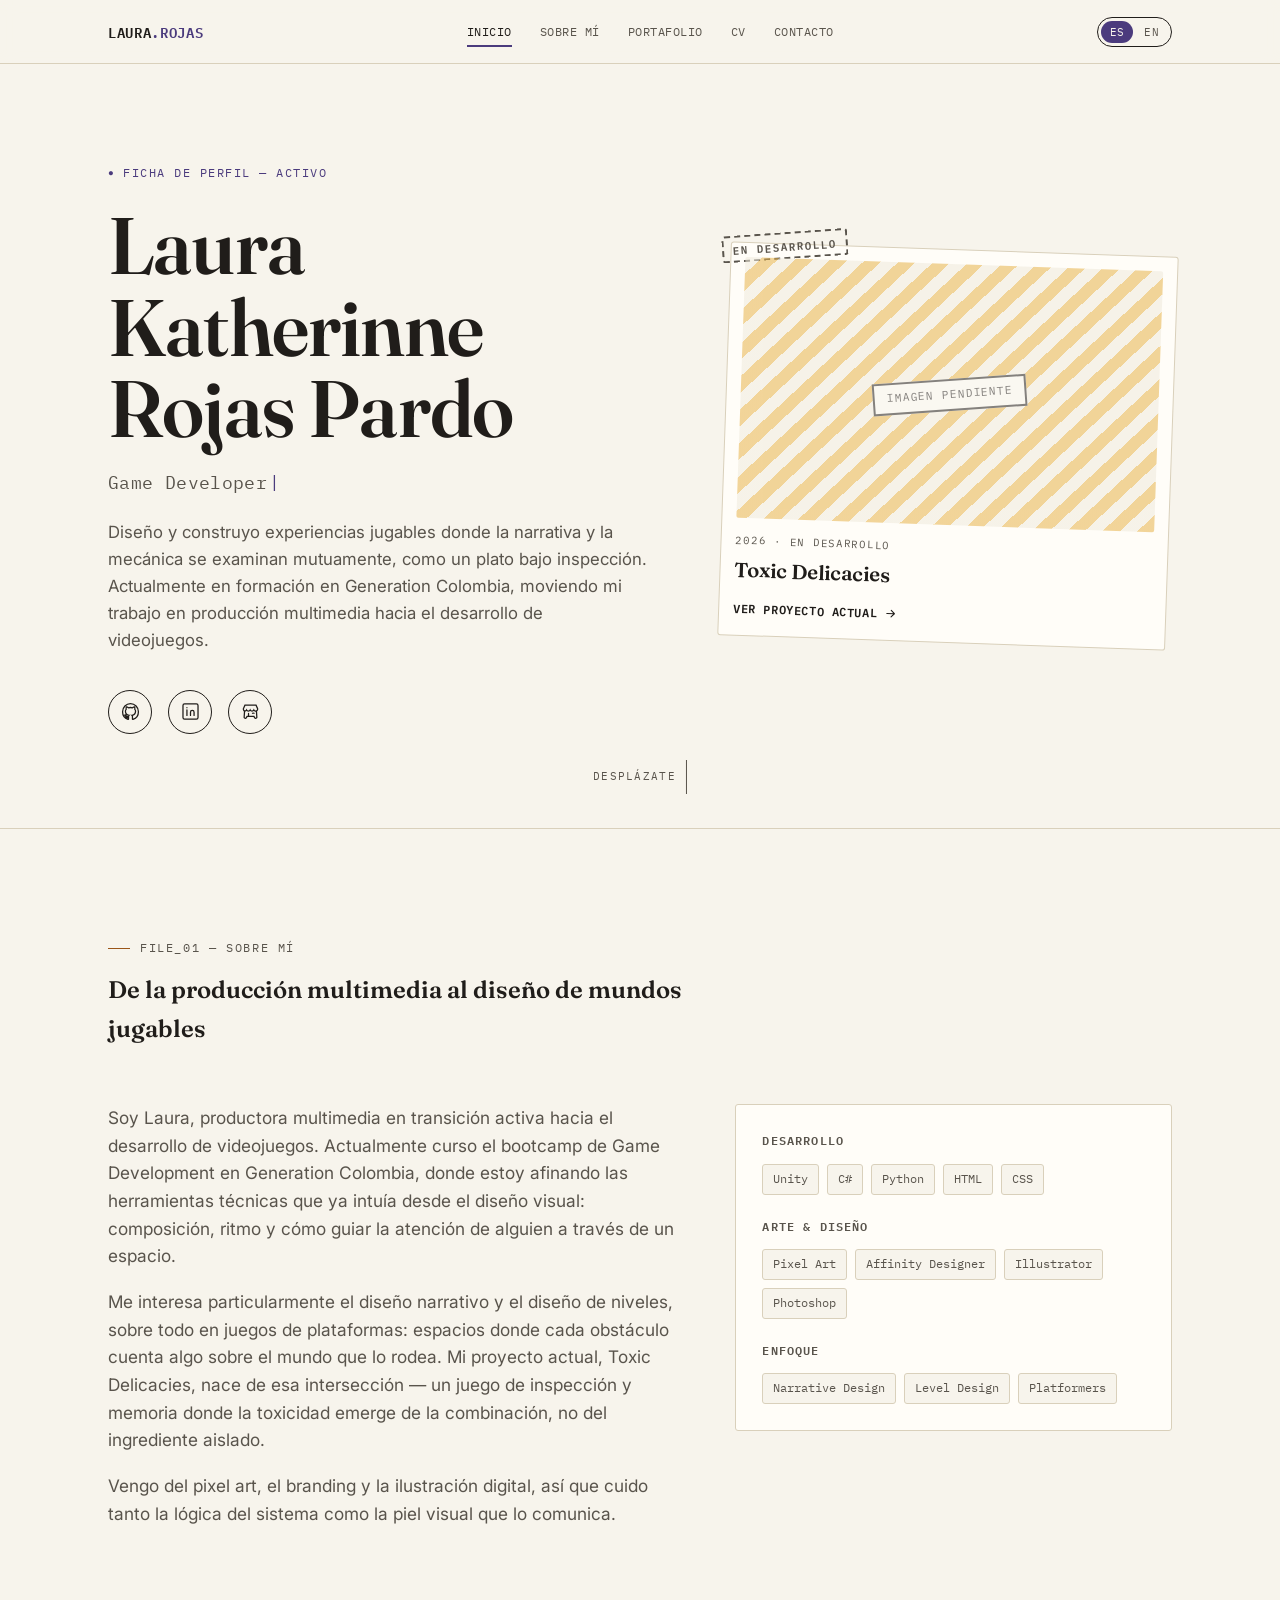
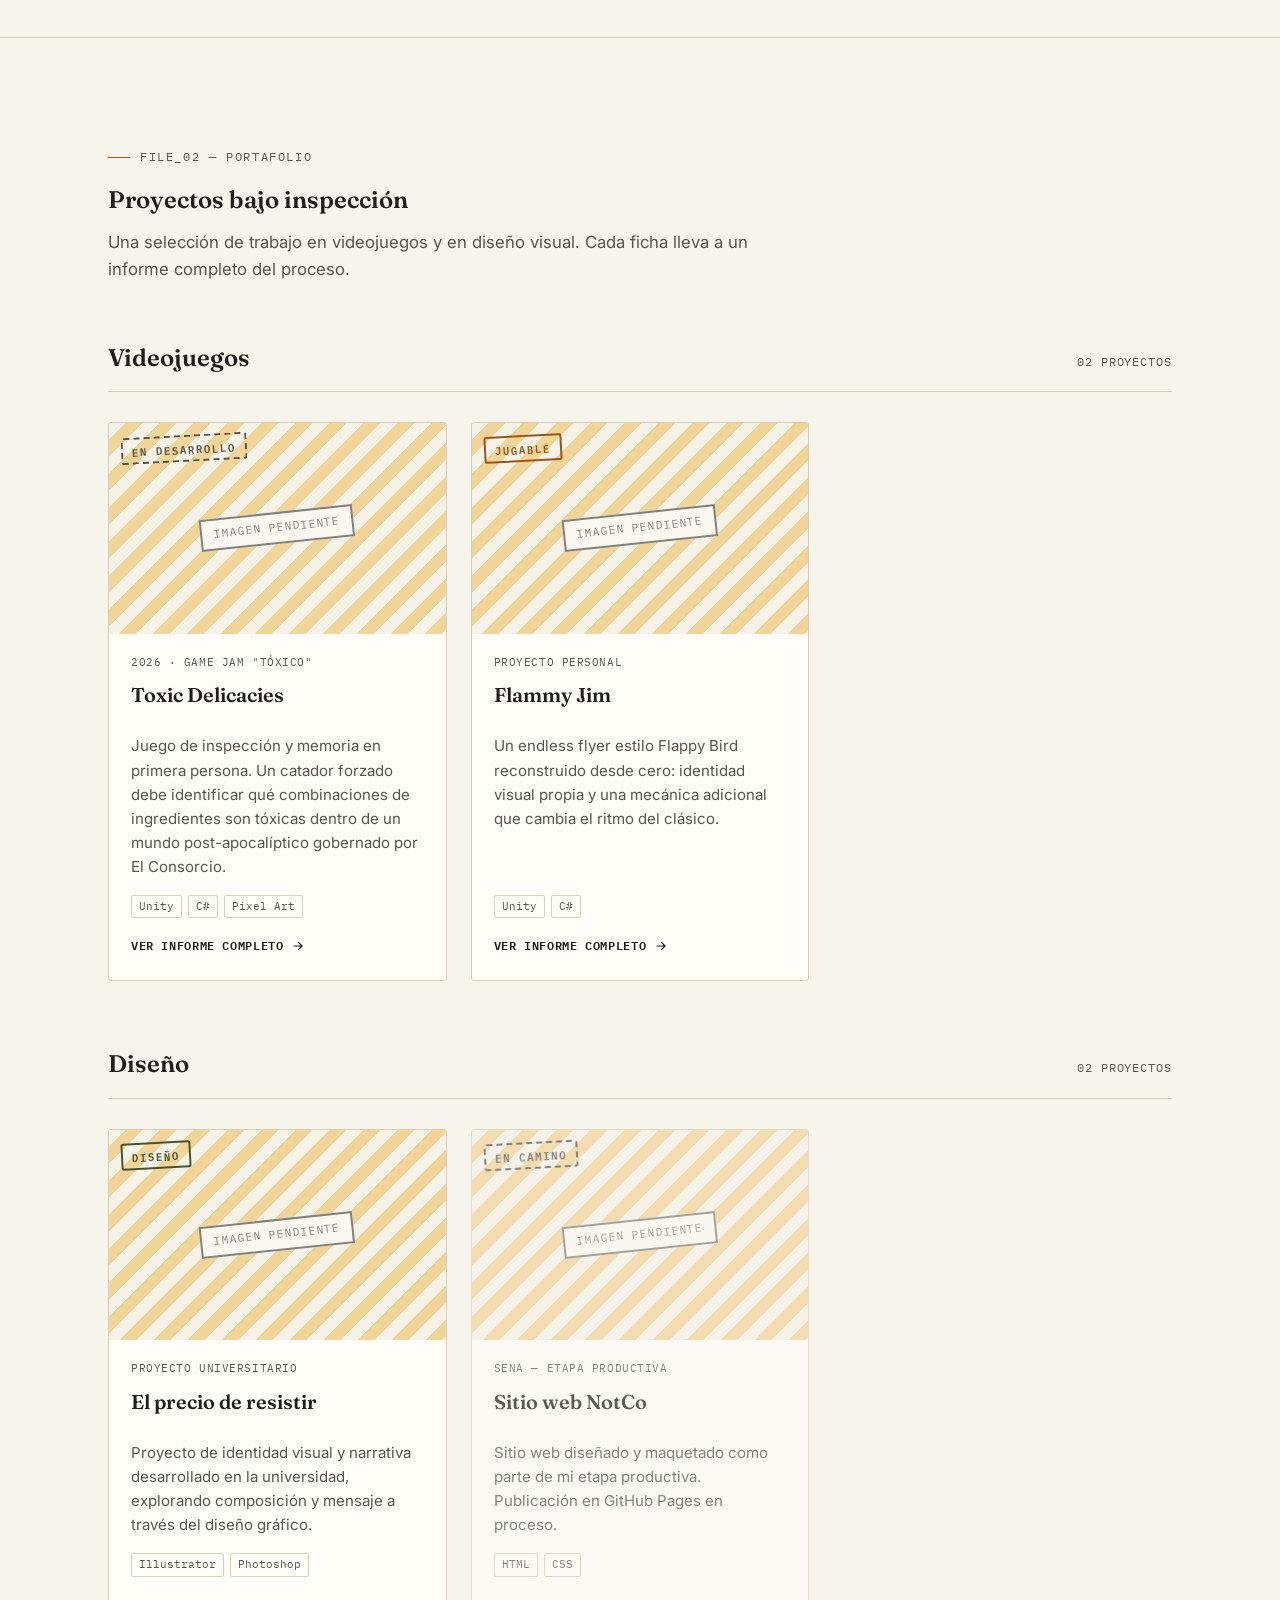
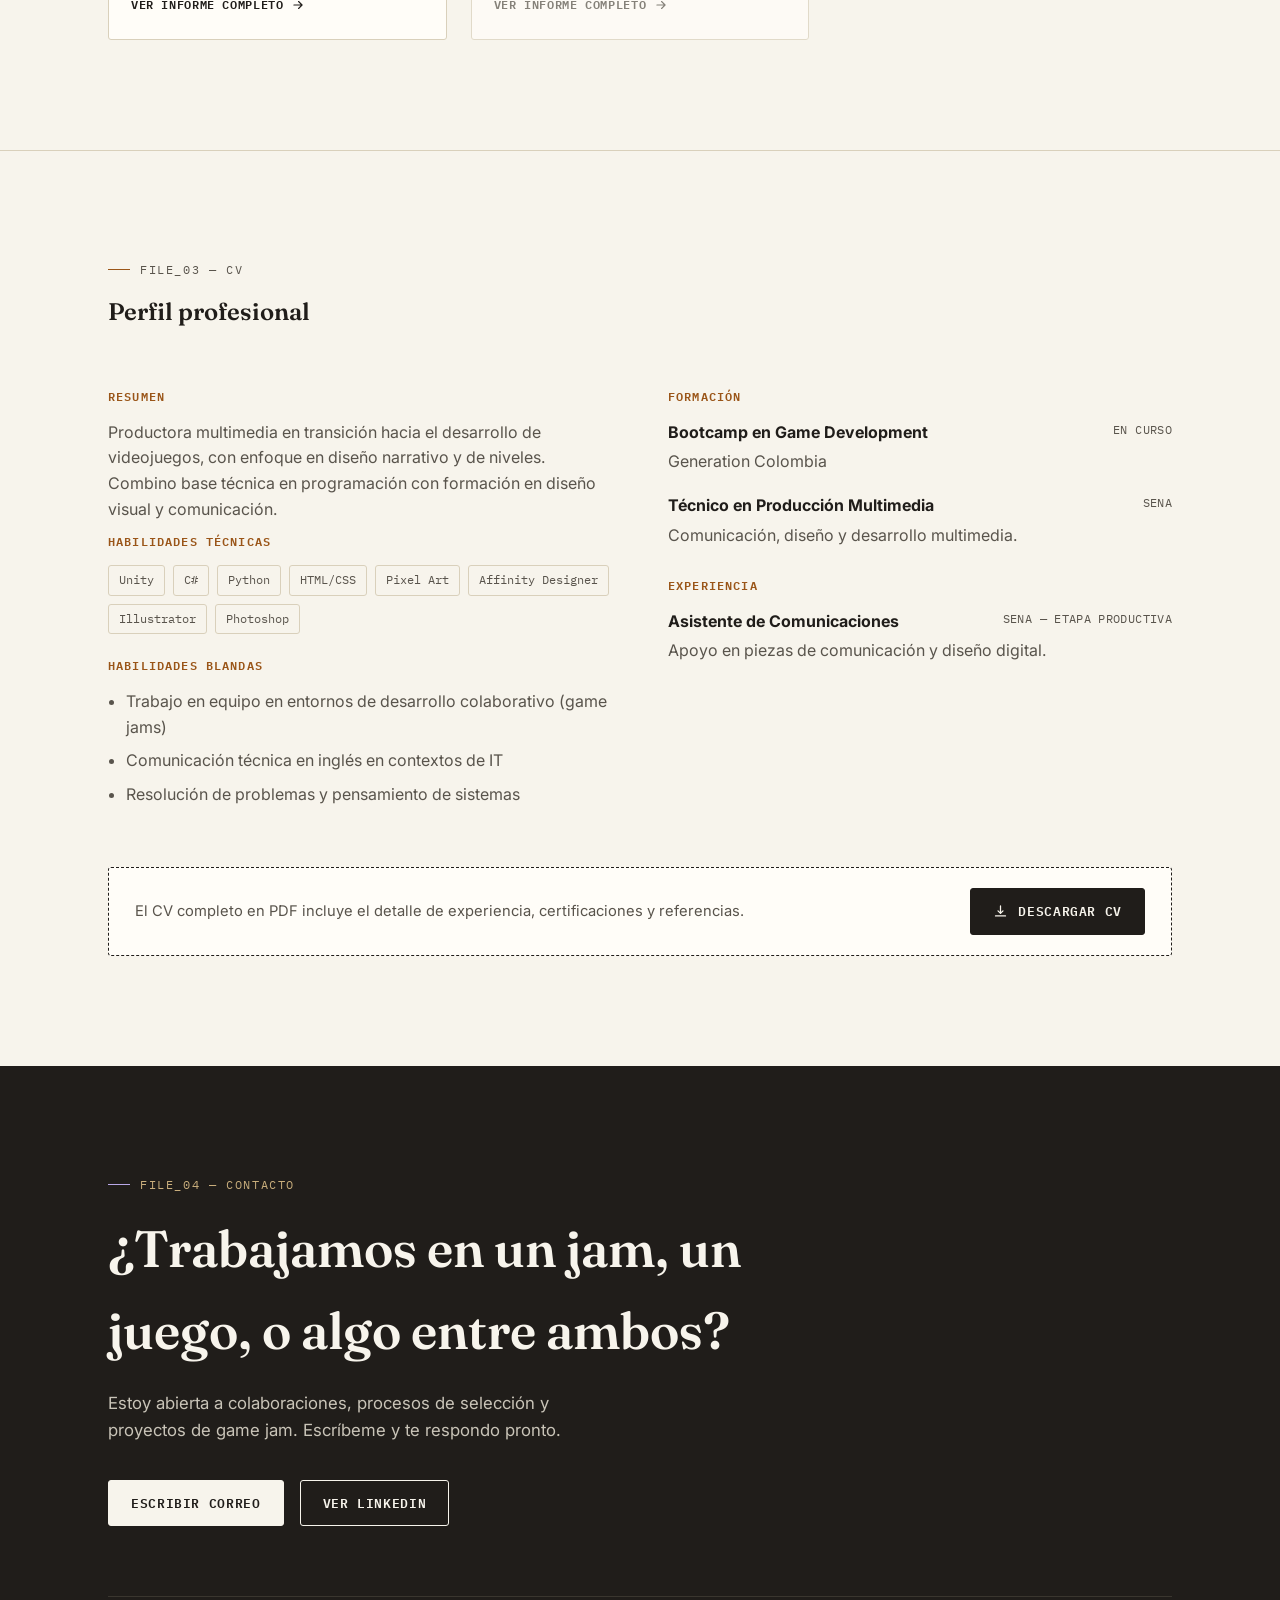
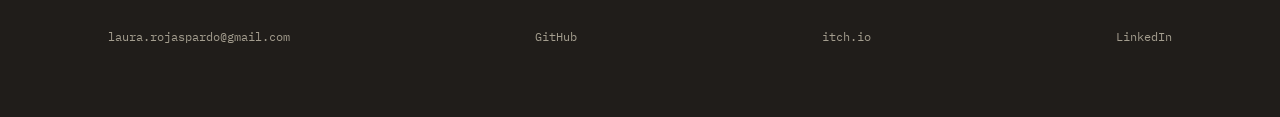
==== index.html @ 0f78f43f "Cambio Toxic Delicacies" ====
<!DOCTYPE html>
<html lang="es">
<head>
<meta charset="UTF-8">
<meta name="viewport" content="width=device-width, initial-scale=1.0">
<title>Laura Rojas Pardo — Game Developer &amp; Designer</title>
<meta name="description" content="Portafolio de Laura Katherinne Rojas Pardo: Game Developer, Game Designer y Level Designer. Narrativa, diseño de niveles y desarrollo con Unity y C#.">
<link rel="stylesheet" href="css/styles.css">
</head>
<body>

<nav class="nav" aria-label="Navegación principal">
  <div class="nav__inner">
    <a href="#inicio" class="nav__brand">LAURA<span>.ROJAS</span></a>
    <ul class="nav__links" id="navLinks">
      <li><a href="#inicio" data-i18n="nav.inicio">Inicio</a></li>
      <li><a href="#sobre-mi" data-i18n="nav.sobre">Sobre mí</a></li>
      <li><a href="#portafolio" data-i18n="nav.portafolio">Portafolio</a></li>
      <li><a href="#cv" data-i18n="nav.cv">CV</a></li>
      <li><a href="#contacto" data-i18n="nav.contacto">Contacto</a></li>
    </ul>
    <div class="nav__right">
      <button class="lang-toggle" aria-label="Cambiar idioma / Switch language">
        <span class="lang-opt" data-lang="es">ES</span><span class="lang-opt" data-lang="en">EN</span>
      </button>
      <button class="nav__toggle" id="navToggle" aria-label="Abrir menú" aria-expanded="false">
        <span></span><span></span><span></span>
      </button>
    </div>
  </div>
</nav>

<main>

  <!-- ===================== HERO ===================== -->
  <section id="inicio" class="hero">
    <div class="hero__inner">
      <div class="hero__grid">

        <div class="hero__content">
          <span class="hero__tag" data-i18n="idx.hero.tag">Ficha de perfil — activo</span>
          <h1>Laura Katherinne<br>Rojas Pardo</h1>
          <p class="hero__role">
            <span class="sr-only">Game Developer / Game Designer / Level Designer</span>
            <span class="typed-role" aria-hidden="true"><span id="typedRole"></span><span class="typed-cursor">|</span></span>
          </p>
          <p class="hero__desc" data-i18n="idx.hero.desc">Diseño y construyo experiencias jugables donde la narrativa y la mecánica se examinan mutuamente, como un plato bajo inspección. Actualmente en formación en Generation Colombia, moviendo mi trabajo en producción multimedia hacia el desarrollo de videojuegos.</p>

          <div class="hero__socials">
            <a class="social-btn" href="https://github.com/laurarojaspardo-dot" target="_blank" rel="noopener" aria-label="GitHub">
              <svg viewBox="0 0 24 24" fill="none" stroke="currentColor" stroke-width="1.6"><path d="M12 2C6.48 2 2 6.58 2 12.25c0 4.53 2.87 8.37 6.84 9.73.5.1.68-.22.68-.49 0-.24-.01-1.04-.01-1.88-2.78.62-3.37-1.21-3.37-1.21-.46-1.19-1.11-1.51-1.11-1.51-.91-.64.07-.63.07-.63 1 .07 1.53 1.05 1.53 1.05.89 1.56 2.34 1.11 2.91.85.09-.66.35-1.11.63-1.37-2.22-.26-4.56-1.14-4.56-5.06 0-1.12.39-2.03 1.03-2.75-.1-.26-.45-1.31.1-2.73 0 0 .84-.28 2.75 1.05a9.3 9.3 0 0 1 5 0c1.91-1.33 2.75-1.05 2.75-1.05.55 1.42.2 2.47.1 2.73.64.72 1.03 1.63 1.03 2.75 0 3.93-2.34 4.79-4.57 5.05.36.32.68.94.68 1.9 0 1.37-.01 2.48-.01 2.81 0 .27.18.6.69.49A10.26 10.26 0 0 0 22 12.25C22 6.58 17.52 2 12 2Z"/></svg>
            </a>
            <a class="social-btn" href="https://www.linkedin.com/in/laura-katherinne-rojas-pardo" target="_blank" rel="noopener" aria-label="LinkedIn">
              <svg viewBox="0 0 24 24" fill="none" stroke="currentColor" stroke-width="1.6"><rect x="2.5" y="2.5" width="19" height="19" rx="2"/><path d="M7.5 10v7M7.5 7.2v.01M12 17v-4.2c0-1.4 1-2.3 2.2-2.3 1.2 0 2.3.9 2.3 2.3V17" stroke-linecap="round"/></svg>
            </a>
            <a class="social-btn" href="https://kath-4.itch.io/" target="_blank" rel="noopener" aria-label="itch.io">
              <svg viewBox="0 0 24 24" fill="none" stroke="currentColor" stroke-width="1.6"><path d="M3 8.5 5 4h14l2 4.5c.2 1.5-.9 3-2.5 3-1 0-1.9-.6-2.3-1.4-.4.8-1.3 1.4-2.3 1.4s-1.9-.6-2.3-1.4c-.4.8-1.3 1.4-2.3 1.4s-1.9-.6-2.3-1.4c-.4.8-1.3 1.4-2.3 1.4C3.9 11.5 2.8 10 3 8.5Z"/><path d="M4.5 11.5 4 19c-.05.9.6 1.6 1.5 1.6.6 0 1-.3 1.3-.8l.9-1.6h8.6l.9 1.6c.3.5.7.8 1.3.8.9 0 1.55-.7 1.5-1.6l-.5-7.5" stroke-linecap="round"/><path d="M9.5 14.5v3M14.5 14.2c.6-.3 1.4-.3 2 0" stroke-linecap="round"/></svg>
            </a>
          </div>
        </div>

        <!-- Spotlight: proyecto actual, con fecha y redirección -->
        <a href="projects/toxic-delicacies.html" class="hero__spotlight" aria-label="Toxic Delicacies — ver proyecto actual">
          <span class="stamp stamp--wip hero__spotlight__stamp" data-i18n="idx.card.tp.stamp">En desarrollo</span>
          <div class="media-placeholder"><span class="media-placeholder__label" data-i18n="common.media.pending">Imagen pendiente</span></div>
          <div class="hero__spotlight__meta" data-i18n="idx.hero.spotlight.meta">2026 · En desarrollo</div>
          <h3 class="hero__spotlight__title">Toxic Delicacies</h3>
          <span class="hero__spotlight__cta"><span data-i18n="idx.hero.spotlight.cta">Ver proyecto actual</span> <svg viewBox="0 0 24 24" fill="none" stroke="currentColor" stroke-width="2"><path d="M5 12h14M13 6l6 6-6 6" stroke-linecap="round" stroke-linejoin="round"/></svg></span>
        </a>

      </div>
    </div>
    <a href="#sobre-mi" class="hero__scroll" data-i18n="idx.hero.scroll">Desplázate</a>
  </section>

  <!-- ===================== ABOUT ===================== -->
  <section id="sobre-mi" class="section">
    <div class="wrap">
      <div class="section__head reveal">
        <span class="eyebrow" data-i18n="idx.about.eyebrow">FILE_01 — Sobre mí</span>
        <h2 data-i18n="idx.about.title">De la producción multimedia al diseño de mundos jugables</h2>
      </div>

      <div class="about__grid">
        <div class="about__bio reveal">
          <p data-i18n="idx.about.p1">Soy Laura, productora multimedia en transición activa hacia el desarrollo de videojuegos. Actualmente curso el bootcamp de Unity Developer en Generation Colombia, donde estoy afinando las herramientas técnicas que ya intuía desde el diseño visual: composición, ritmo y cómo guiar la atención de alguien a través de un espacio.</p>
          <p data-i18n="idx.about.p2">Me interesa particularmente el diseño narrativo y el diseño de niveles, sobre todo en juegos de plataformas: espacios donde cada obstáculo cuenta algo sobre el mundo que lo rodea. El proyecto actual, <em>Toxic Delicacies</em>, nace de esa intersección — un juego de inspección y memoria donde la toxicidad emerge de la combinación, no del ingrediente aislado.</p>
          <p data-i18n="idx.about.p3">Vengo del branding y la ilustración digital, así que cuido tanto la lógica del sistema como la piel visual que lo comunica.</p>
        </div>

        <div class="about__stackcard reveal">
          <h4 data-i18n="idx.about.dev">Desarrollo</h4>
          <div class="tag-row">
            <span class="tag">Unity</span>
            <span class="tag">C#</span>
            <span class="tag">Python</span>
            <span class="tag">HTML</span>
            <span class="tag">CSS</span>
          </div>
          <h4 data-i18n="idx.about.art">Arte &amp; Diseño</h4>
          <div class="tag-row">
            <span class="tag">Pixel Art</span>
            <span class="tag">Affinity Designer</span>
            <span class="tag">Illustrator</span>
            <span class="tag">Photoshop</span>
          </div>
          <h4 data-i18n="idx.about.focus">Enfoque</h4>
          <div class="tag-row">
            <span class="tag">Narrative Design</span>
            <span class="tag">Level Design</span>
            <span class="tag">Platformers</span>
          </div>
        </div>
      </div>
    </div>
  </section>

  <!-- ===================== PORTFOLIO ===================== -->
  <section id="portafolio" class="section">
    <div class="wrap">
      <div class="section__head reveal">
        <span class="eyebrow" data-i18n="idx.portfolio.eyebrow">FILE_02 — Portafolio</span>
        <h2 data-i18n="idx.portfolio.title">Proyectos bajo inspección</h2>
        <p data-i18n="idx.portfolio.desc">Una selección de trabajo en videojuegos y en diseño visual. Cada ficha lleva a un informe completo del proceso.</p>
      </div>

      <!-- Videojuegos -->
      <div class="portfolio__group reveal">
        <div class="portfolio__grouphead">
          <h3 data-i18n="idx.portfolio.games.title">Videojuegos</h3>
          <span data-i18n="idx.portfolio.games.count">02 proyectos</span>
        </div>
        <div class="card-grid">

          <article class="pcard">
            <div class="pcard__media">
              <div class="media-placeholder"><span class="media-placeholder__label" data-i18n="common.media.pending">Imagen pendiente</span></div>
              <span class="stamp stamp--wip pcard__stamp" data-i18n="idx.card.tp.stamp">En desarrollo</span>
            </div>
            <div class="pcard__body">
              <div class="pcard__meta" data-i18n="idx.card.tp.meta">2026 · Game Jam "Tóxico"</div>
              <h4 class="pcard__title">Toxic Delicacies</h4>
              <p class="pcard__desc" data-i18n="idx.card.tp.desc">Juego de inspección y memoria en primera persona. Un catador forzado debe identificar qué combinaciones de ingredientes son tóxicas dentro de un mundo post-apocalíptico gobernado por El Consorcio.</p>
              <div class="pcard__tools"><span>Unity</span><span>C#</span><span>Pixel Art</span></div>
              <a href="projects/toxic-delicacies.html" class="pcard__link"><span data-i18n="common.viewreport">Ver informe completo</span> <svg viewBox="0 0 24 24" fill="none" stroke="currentColor" stroke-width="2"><path d="M5 12h14M13 6l6 6-6 6" stroke-linecap="round" stroke-linejoin="round"/></svg></a>
            </div>
          </article>

          <article class="pcard">
            <div class="pcard__media">
              <div class="media-placeholder"><span class="media-placeholder__label" data-i18n="common.media.pending">Imagen pendiente</span></div>
              <span class="stamp stamp--game pcard__stamp" data-i18n="idx.card.fj.stamp">Jugable</span>
            </div>
            <div class="pcard__body">
              <div class="pcard__meta" data-i18n="idx.card.fj.meta">Proyecto personal</div>
              <h4 class="pcard__title">Flammy Jim</h4>
              <p class="pcard__desc" data-i18n="idx.card.fj.desc">Un endless flyer estilo Flappy Bird reconstruido desde cero: identidad visual propia y una mecánica adicional que cambia el ritmo del clásico.</p>
              <div class="pcard__tools"><span>Unity</span><span>C#</span></div>
              <a href="projects/flammy-jim.html" class="pcard__link"><span data-i18n="common.viewreport">Ver informe completo</span> <svg viewBox="0 0 24 24" fill="none" stroke="currentColor" stroke-width="2"><path d="M5 12h14M13 6l6 6-6 6" stroke-linecap="round" stroke-linejoin="round"/></svg></a>
            </div>
          </article>

        </div>
      </div>

      <!-- Diseño -->
      <div class="portfolio__group reveal">
        <div class="portfolio__grouphead">
          <h3 data-i18n="idx.portfolio.design.title">Diseño</h3>
          <span data-i18n="idx.portfolio.design.count">02 proyectos</span>
        </div>
        <div class="card-grid">

          <article class="pcard">
            <div class="pcard__media">
              <div class="media-placeholder"><span class="media-placeholder__label" data-i18n="common.media.pending">Imagen pendiente</span></div>
              <span class="stamp stamp--design pcard__stamp" data-i18n="idx.card.epr.stamp">Diseño</span>
            </div>
            <div class="pcard__body">
              <div class="pcard__meta" data-i18n="idx.card.epr.meta">Proyecto universitario</div>
              <h4 class="pcard__title">El precio de resistir</h4>
              <p class="pcard__desc" data-i18n="idx.card.epr.desc">Proyecto de identidad visual y narrativa desarrollado en la universidad, explorando composición y mensaje a través del diseño gráfico.</p>
              <div class="pcard__tools"><span>Illustrator</span><span>Photoshop</span></div>
              <a href="projects/el-precio-de-resistir.html" class="pcard__link"><span data-i18n="common.viewreport">Ver informe completo</span> <svg viewBox="0 0 24 24" fill="none" stroke="currentColor" stroke-width="2"><path d="M5 12h14M13 6l6 6-6 6" stroke-linecap="round" stroke-linejoin="round"/></svg></a>
            </div>
          </article>

          <article class="pcard is-locked">
            <div class="pcard__media">
              <div class="media-placeholder"><span class="media-placeholder__label" data-i18n="common.media.pending">Imagen pendiente</span></div>
              <span class="stamp stamp--wip pcard__stamp" data-i18n="idx.card.notco.stamp">En camino</span>
            </div>
            <div class="pcard__body">
              <div class="pcard__meta" data-i18n="idx.card.notco.meta">SENA — Etapa productiva</div>
              <h4 class="pcard__title">Sitio web NotCo</h4>
              <p class="pcard__desc" data-i18n="idx.card.notco.desc">Sitio web diseñado y maquetado como parte de mi etapa productiva. Publicación en GitHub Pages en proceso.</p>
              <div class="pcard__tools"><span>HTML</span><span>CSS</span></div>
              <a href="projects/notco-web.html" class="pcard__link"><span data-i18n="common.viewreport">Ver informe completo</span> <svg viewBox="0 0 24 24" fill="none" stroke="currentColor" stroke-width="2"><path d="M5 12h14M13 6l6 6-6 6" stroke-linecap="round" stroke-linejoin="round"/></svg></a>
            </div>
          </article>

        </div>
      </div>

    </div>
  </section>

  <!-- ===================== CV ===================== -->
  <section id="cv" class="section">
    <div class="wrap">
      <div class="section__head reveal">
        <span class="eyebrow" data-i18n="idx.cv.eyebrow">FILE_03 — CV</span>
        <h2 data-i18n="idx.cv.title">Perfil profesional</h2>
      </div>

      <div class="cv__grid reveal">
        <div class="cv__block">
          <h4 data-i18n="idx.cv.resumen.title">Resumen</h4>
          <p data-i18n="idx.cv.resumen.p">Productora multimedia en transición hacia el desarrollo de videojuegos, con enfoque en diseño narrativo y de niveles. Combino base técnica en programación con formación en diseño visual y comunicación.</p>

          <h4 data-i18n="idx.cv.tech.title">Habilidades técnicas</h4>
          <div class="tag-row">
            <span class="tag">Unity</span><span class="tag">C#</span><span class="tag">Python</span>
            <span class="tag">HTML/CSS</span><span class="tag">Pixel Art</span><span class="tag">Affinity Designer</span>
            <span class="tag">Illustrator</span><span class="tag">Photoshop</span>
          </div>

          <h4 data-i18n="idx.cv.soft.title">Habilidades blandas</h4>
          <ul class="cv__list">
            <li data-i18n="idx.cv.soft.li1">Trabajo en equipo en entornos de desarrollo colaborativo (game jams)</li>
            <li data-i18n="idx.cv.soft.li2">Comunicación técnica en inglés en contextos de IT</li>
            <li data-i18n="idx.cv.soft.li3">Resolución de problemas y pensamiento de sistemas</li>
          </ul>
        </div>

        <div class="cv__block">
          <h4 data-i18n="idx.cv.edu.title">Formación</h4>
          <div class="cv__entry">
            <div class="cv__entry-head"><strong>Bootcamp en Game Development</strong><span data-i18n="idx.cv.edu.e1.status">En curso</span></div>
            <p>Generation Colombia</p>
          </div>
          <div class="cv__entry">
            <div class="cv__entry-head"><strong data-i18n="idx.cv.edu.e2.title">Técnico en Producción Multimedia</strong><span>SENA</span></div>
            <p data-i18n="idx.cv.edu.e2.desc">Comunicación, diseño y desarrollo multimedia.</p>
          </div>

          <h4 style="margin-top:28px;" data-i18n="idx.cv.exp.title">Experiencia</h4>
          <div class="cv__entry">
            <div class="cv__entry-head"><strong data-i18n="idx.cv.exp.e1.title">Asistente de Comunicaciones</strong><span data-i18n="common.sena.intern">SENA — Etapa productiva</span></div>
            <p data-i18n="idx.cv.exp.e1.desc">Apoyo en piezas de comunicación y diseño digital.</p>
          </div>
        </div>

        <div class="cv__download">
          <p data-i18n="idx.cv.download.p">El CV completo en PDF incluye el detalle de experiencia, certificaciones y referencias.</p>
          <a href="assets/CV-Laura-Rojas-Pardo.pdf" class="btn" download>
            <svg viewBox="0 0 24 24" fill="none" stroke="currentColor" stroke-width="2"><path d="M12 3v12m0 0 4-4m-4 4-4-4M4 19h16" stroke-linecap="round" stroke-linejoin="round"/></svg>
            <span data-i18n="idx.cv.download.btn">Descargar CV</span>
          </a>
        </div>
      </div>
    </div>
  </section>

  <!-- ===================== CONTACTO ===================== -->
  <section id="contacto" class="contact">
    <div class="wrap">
      <span class="eyebrow" data-i18n="idx.contact.eyebrow">FILE_04 — Contacto</span>
      <h2 data-i18n="idx.contact.title">¿Trabajamos en un jam, un juego, o algo entre ambos?</h2>
      <p class="contact__desc" data-i18n="idx.contact.desc">Estoy abierta a colaboraciones, procesos de selección y proyectos de game jam. Escríbeme y te respondo pronto.</p>
      <div class="contact__actions">
        <a href="mailto:laura.rojaspardo@gmail.com" class="btn" data-i18n="idx.contact.btn.email">Escribir correo</a>
        <a href="https://www.linkedin.com/in/laura-katherinne-rojas-pardo" target="_blank" rel="noopener" class="btn btn--ghost" data-i18n="idx.contact.btn.linkedin">Ver LinkedIn</a>
      </div>

      <div class="contact__links">
        <span>laura.rojaspardo@gmail.com</span>
        <a href="https://github.com/laurarojaspardo-dot" target="_blank" rel="noopener">GitHub</a>
        <a href="https://kath-4.itch.io/" target="_blank" rel="noopener">itch.io</a>
        <a href="https://www.linkedin.com/in/laura-katherinne-rojas-pardo" target="_blank" rel="noopener">LinkedIn</a>
      </div>
    </div>
  </section>

</main>

<script src="js/i18n.js"></script>
<script src="js/typewriter.js"></script>
<script src="js/main.js"></script>
</body>
</html>
---- css/styles.css ----
/* ============================================================
   LAURA ROJAS — PORTFOLIO
   Dirección visual: "informe de inspección"
   Inspirado en Tainted Palate: fichas de evidencia, sellos de
   estado, franjas de peligro para contenido pendiente.
   ============================================================ */

@import url('https://fonts.googleapis.com/css2?family=Fraunces:opsz,wght@9..144,400;9..144,500;9..144,600;9..144,700&family=IBM+Plex+Mono:wght@400;500;600&family=Inter:wght@400;500;600&display=swap');

:root {
  /* Color */
  --bg: #F7F4EC;
  --bg-alt: #EFEADC;
  --ink: #201D1A;
  --ink-soft: #59544C;
  --amber: #C97A2A;
  --amber-deep: #9A5518;
  --olive: #62704A;
  --olive-deep: #48532F;
  --violet: #6E5AA8;
  --violet-deep: #4B3B7D;
  --violet-light: #B9A8E8;
  --line: #D9D0BB;
  --card-bg: #FFFDF8;
  --stripe: #E7B34B;

  /* Type */
  --font-display: 'Fraunces', serif;
  --font-mono: 'IBM Plex Mono', monospace;
  --font-body: 'Inter', sans-serif;

  /* Layout */
  --maxw: 1120px;
  --radius: 3px;
  --nav-h: 64px;
}

* { box-sizing: border-box; }
html { scroll-behavior: smooth; }

@media (prefers-reduced-motion: reduce) {
  html { scroll-behavior: auto; }
  *, *::before, *::after { animation-duration: 0.01ms !important; transition-duration: 0.01ms !important; }
}

body {
  margin: 0;
  background: var(--bg);
  color: var(--ink);
  font-family: var(--font-body);
  font-size: 16px;
  line-height: 1.6;
  -webkit-font-smoothing: antialiased;
}

img { max-width: 100%; display: block; }

a { color: inherit; text-decoration: none; }

.wrap {
  max-width: var(--maxw);
  margin: 0 auto;
  padding: 0 28px;
}

h1, h2, h3, h4 {
  font-family: var(--font-display);
  font-weight: 600;
  margin: 0;
  color: var(--ink);
}

:focus-visible {
  outline: 2px solid var(--violet-deep);
  outline-offset: 3px;
}

/* ---------- Eyebrow / mono labels (report headers) ---------- */
.eyebrow {
  display: flex;
  align-items: center;
  gap: 10px;
  font-family: var(--font-mono);
  font-size: 0.72rem;
  letter-spacing: 0.14em;
  text-transform: uppercase;
  color: var(--ink-soft);
  margin-bottom: 14px;
}
.eyebrow::before {
  content: '';
  width: 22px;
  height: 1px;
  background: var(--amber-deep);
  display: inline-block;
}

/* ---------- Stamp badges ---------- */
.stamp {
  display: inline-block;
  font-family: var(--font-mono);
  text-transform: uppercase;
  font-size: 0.68rem;
  letter-spacing: 0.09em;
  font-weight: 600;
  padding: 3px 9px;
  border: 2px solid currentColor;
  border-radius: 3px;
  transform: rotate(-3deg);
  white-space: nowrap;
}
.stamp--game    { color: var(--amber-deep); }
.stamp--design  { color: var(--olive-deep); }
.stamp--wip     { color: var(--ink-soft); border-style: dashed; }
.stamp--done    { color: var(--olive-deep); }

/* ---------- Nav ---------- */
.nav {
  position: fixed;
  top: 0; left: 0; right: 0;
  height: var(--nav-h);
  z-index: 100;
  background: rgba(247, 244, 236, 0.86);
  backdrop-filter: blur(8px);
  border-bottom: 1px solid var(--line);
}

.nav__inner {
  max-width: var(--maxw);
  margin: 0 auto;
  height: 100%;
  padding: 0 28px;
  display: flex;
  align-items: center;
  justify-content: space-between;
}

.nav__brand {
  font-family: var(--font-mono);
  font-size: 0.85rem;
  letter-spacing: 0.05em;
  font-weight: 600;
}
.nav__brand span { color: var(--violet-deep); }

.nav__links {
  display: flex;
  gap: 28px;
  list-style: none;
  margin: 0; padding: 0;
  font-family: var(--font-mono);
  font-size: 0.78rem;
  letter-spacing: 0.04em;
  text-transform: uppercase;
}
.nav__links a {
  position: relative;
  padding: 6px 0;
  color: var(--ink-soft);
  transition: color 0.2s ease;
}
.nav__links a::after {
  content: '';
  position: absolute;
  left: 0; bottom: -2px;
  width: 100%; height: 2px;
  background: var(--violet-deep);
  transform: scaleX(0);
  transform-origin: left;
  transition: transform 0.25s ease;
}
.nav__links a:hover,
.nav__links a.is-active { color: var(--ink); }
.nav__links a.is-active::after { transform: scaleX(1); }

.nav__right {
  display: flex;
  align-items: center;
  gap: 14px;
}

.lang-toggle {
  display: flex;
  align-items: center;
  gap: 2px;
  font-family: var(--font-mono);
  font-size: 0.7rem;
  letter-spacing: 0.03em;
  border: 1px solid var(--ink);
  border-radius: 20px;
  padding: 3px;
  background: transparent;
  cursor: pointer;
}
.lang-toggle .lang-opt {
  padding: 4px 9px;
  border-radius: 16px;
  color: var(--ink-soft);
  transition: background 0.2s ease, color 0.2s ease;
}
.lang-toggle .lang-opt.is-active {
  background: var(--violet-deep);
  color: var(--bg);
}

.nav__toggle {
  display: none;
  flex-direction: column;
  gap: 5px;
  background: none;
  border: none;
  cursor: pointer;
  padding: 8px;
}
.nav__toggle span {
  width: 22px; height: 2px;
  background: var(--ink);
  transition: transform 0.25s ease, opacity 0.25s ease;
}
.nav__toggle.is-open span:nth-child(1) { transform: translateY(7px) rotate(45deg); }
.nav__toggle.is-open span:nth-child(2) { opacity: 0; }
.nav__toggle.is-open span:nth-child(3) { transform: translateY(-7px) rotate(-45deg); }

@media (max-width: 760px) {
  .nav__links {
    position: fixed;
    top: var(--nav-h); left: 0; right: 0;
    background: var(--bg);
    border-bottom: 1px solid var(--line);
    flex-direction: column;
    gap: 0;
    max-height: 0;
    overflow: hidden;
    transition: max-height 0.3s ease;
  }
  .nav__links.is-open { max-height: 320px; }
  .nav__links a { display: block; padding: 14px 28px; border-top: 1px solid var(--line); }
  .nav__links a::after { display: none; }
  .nav__toggle { display: flex; }
}

/* ---------- Hero ---------- */
.hero {
  min-height: 92vh;
  display: flex;
  align-items: center;
  padding-top: var(--nav-h);
  position: relative;
  overflow: hidden;
}
.hero__inner { max-width: var(--maxw); margin: 0 auto; padding: 60px 28px; width: 100%; }

.hero__grid {
  display: grid;
  grid-template-columns: 1.25fr 1fr;
  gap: 56px;
  align-items: center;
}

@media (max-width: 900px) {
  .hero__grid { grid-template-columns: 1fr; gap: 40px; }
  .hero__spotlight { max-width: 340px; }
}

.hero__tag {
  font-family: var(--font-mono);
  font-size: 0.78rem;
  letter-spacing: 0.12em;
  text-transform: uppercase;
  color: var(--violet-deep);
  margin-bottom: 22px;
  display: inline-flex;
  align-items: center;
  gap: 8px;
}
.hero__tag::before { content: '●'; font-size: 0.6rem; }

.hero h1 {
  font-size: clamp(2.6rem, 7vw, 5rem);
  line-height: 1.02;
  letter-spacing: -0.01em;
}

.hero__role {
  font-family: var(--font-mono);
  font-size: clamp(0.95rem, 2vw, 1.15rem);
  color: var(--ink-soft);
  margin-top: 18px;
  letter-spacing: 0.02em;
  min-height: 1.6em;
}
.hero__role .sep { color: var(--amber-deep); margin: 0 8px; }

.sr-only {
  position: absolute;
  width: 1px; height: 1px;
  padding: 0; margin: -1px;
  overflow: hidden;
  clip: rect(0, 0, 0, 0);
  white-space: nowrap;
  border: 0;
}

.typed-role { color: var(--ink-soft); }
.typed-cursor {
  display: inline-block;
  margin-left: 2px;
  color: var(--violet-deep);
  animation: typed-blink 1s step-end infinite;
}
@keyframes typed-blink { 50% { opacity: 0; } }

.hero__desc {
  max-width: 540px;
  margin-top: 22px;
  color: var(--ink-soft);
  font-size: 1.05rem;
}

.hero__socials {
  display: flex;
  gap: 16px;
  margin-top: 36px;
}
.social-btn {
  width: 44px; height: 44px;
  border: 1.5px solid var(--ink);
  border-radius: 50%;
  display: flex; align-items: center; justify-content: center;
  transition: background 0.2s ease, color 0.2s ease, transform 0.2s ease;
}
.social-btn:hover { background: var(--violet-deep); border-color: var(--violet-deep); color: var(--bg); transform: translateY(-2px); }
.social-btn svg { width: 19px; height: 19px; }

/* ---------- Hero spotlight (proyecto actual) ---------- */
.hero__spotlight {
  display: block;
  position: relative;
  background: var(--card-bg);
  border: 1px solid var(--line);
  border-radius: var(--radius);
  padding: 14px;
  transform: rotate(2deg);
  transition: transform 0.25s ease, box-shadow 0.25s ease;
}
.hero__spotlight:hover {
  transform: rotate(0deg) translateY(-4px);
  box-shadow: 0 22px 44px -22px rgba(75, 59, 125, 0.4);
}
.hero__spotlight .media-placeholder {
  margin-bottom: 14px;
  border-radius: 2px;
}
.hero__spotlight__stamp {
  position: absolute;
  top: -12px;
  left: -10px;
  transform: rotate(-6deg);
}
.hero__spotlight__meta {
  font-family: var(--font-mono);
  font-size: 0.66rem;
  letter-spacing: 0.07em;
  text-transform: uppercase;
  color: var(--ink-soft);
  margin-bottom: 5px;
}
.hero__spotlight__title {
  font-size: 1.28rem;
  margin-bottom: 8px;
}
.hero__spotlight__cta {
  font-family: var(--font-mono);
  font-size: 0.74rem;
  text-transform: uppercase;
  letter-spacing: 0.05em;
  font-weight: 600;
  display: inline-flex;
  align-items: center;
  gap: 7px;
  color: var(--ink);
}
.hero__spotlight__cta svg { width: 13px; height: 13px; transition: transform 0.2s ease; }
.hero__spotlight:hover .hero__spotlight__cta svg { transform: translateX(4px); }

.hero__scroll {
  position: absolute;
  bottom: 34px;
  left: 50%;
  transform: translateX(-50%);
  font-family: var(--font-mono);
  font-size: 0.68rem;
  letter-spacing: 0.12em;
  text-transform: uppercase;
  color: var(--ink-soft);
  display: flex; align-items: center; gap: 10px;
}
.hero__scroll::after {
  content: '';
  width: 1px; height: 34px;
  background: var(--ink-soft);
  animation: scrollpulse 1.8s ease-in-out infinite;
}
@keyframes scrollpulse {
  0%, 100% { opacity: 0.25; }
  50% { opacity: 1; }
}

/* ---------- Section shell ---------- */
.section { padding: 110px 0; border-top: 1px solid var(--line); }
.section__head { max-width: 640px; margin-bottom: 56px; }
.section__head p { color: var(--ink-soft); font-size: 1.05rem; margin-top: 10px; }

/* ---------- About ---------- */
.about__grid {
  display: grid;
  grid-template-columns: 1.3fr 1fr;
  gap: 60px;
  align-items: start;
}
.about__bio p { font-size: 1.08rem; color: var(--ink-soft); margin: 0 0 18px; }
.about__bio p:last-child { margin-bottom: 0; }

.about__stackcard {
  background: var(--card-bg);
  border: 1px solid var(--line);
  border-radius: var(--radius);
  padding: 26px;
}
.about__stackcard h4 {
  font-family: var(--font-mono);
  font-size: 0.72rem;
  letter-spacing: 0.1em;
  text-transform: uppercase;
  color: var(--ink-soft);
  margin-bottom: 14px;
}
.tag-row { display: flex; flex-wrap: wrap; gap: 8px; margin-bottom: 22px; }
.tag-row:last-child { margin-bottom: 0; }
.tag {
  font-family: var(--font-mono);
  font-size: 0.74rem;
  padding: 5px 10px;
  border: 1px solid var(--line);
  border-radius: 3px;
  background: var(--bg);
  color: var(--ink-soft);
}

@media (max-width: 820px) {
  .about__grid { grid-template-columns: 1fr; }
}

/* ---------- Portfolio ---------- */
.portfolio__group { margin-bottom: 64px; }
.portfolio__group:last-child { margin-bottom: 0; }
.portfolio__grouphead {
  display: flex;
  align-items: baseline;
  justify-content: space-between;
  border-bottom: 1px solid var(--line);
  padding-bottom: 14px;
  margin-bottom: 30px;
}
.portfolio__grouphead h3 { font-size: 1.5rem; }
.portfolio__grouphead span {
  font-family: var(--font-mono);
  font-size: 0.72rem;
  color: var(--ink-soft);
  text-transform: uppercase;
  letter-spacing: 0.08em;
}

.card-grid {
  display: grid;
  grid-template-columns: repeat(auto-fill, minmax(300px, 1fr));
  gap: 24px;
}

.pcard {
  background: var(--card-bg);
  border: 1px solid var(--line);
  border-radius: var(--radius);
  overflow: hidden;
  display: flex;
  flex-direction: column;
  transition: transform 0.25s ease, box-shadow 0.25s ease;
}
.pcard:hover { transform: translateY(-4px); box-shadow: 0 14px 30px -18px rgba(32,29,26,0.35); }

.pcard__media { position: relative; }

.media-placeholder {
  aspect-ratio: 16/10;
  width: 100%;
  background:
    repeating-linear-gradient(135deg, var(--bg-alt) 0 12px, var(--stripe) 12px 24px);
  opacity: 0.55;
  position: relative;
}
.media-placeholder__label {
  position: absolute;
  top: 50%; left: 50%;
  transform: translate(-50%, -50%) rotate(-6deg);
  background: var(--bg);
  border: 2px solid var(--ink);
  color: var(--ink);
  font-family: var(--font-mono);
  font-size: 0.7rem;
  letter-spacing: 0.08em;
  text-transform: uppercase;
  padding: 5px 12px;
  white-space: nowrap;
}

.pcard__stamp { position: absolute; top: 12px; left: 12px; }

.pcard__body { padding: 20px 22px 24px; flex: 1; display: flex; flex-direction: column; }
.pcard__meta {
  font-family: var(--font-mono);
  font-size: 0.7rem;
  color: var(--ink-soft);
  letter-spacing: 0.05em;
  text-transform: uppercase;
  margin-bottom: 8px;
}
.pcard__title { font-size: 1.25rem; margin-bottom: 8px; }
.pcard__desc { color: var(--ink-soft); font-size: 0.94rem; flex: 1; margin-bottom: 16px; }
.pcard__tools { display: flex; flex-wrap: wrap; gap: 6px; margin-bottom: 18px; }
.pcard__tools span {
  font-family: var(--font-mono);
  font-size: 0.68rem;
  color: var(--ink-soft);
  border: 1px solid var(--line);
  padding: 2px 7px;
  border-radius: 2px;
}
.pcard__link {
  font-family: var(--font-mono);
  font-size: 0.78rem;
  text-transform: uppercase;
  letter-spacing: 0.05em;
  display: inline-flex;
  align-items: center;
  gap: 8px;
  color: var(--ink);
  font-weight: 600;
}
.pcard__link svg { width: 14px; height: 14px; transition: transform 0.2s ease; }
.pcard:hover .pcard__link svg { transform: translateX(4px); }

.pcard.is-locked { opacity: 0.72; }
.pcard.is-locked .pcard__link { color: var(--ink-soft); }

/* ---------- CV ---------- */
.cv__grid {
  display: grid;
  grid-template-columns: repeat(2, 1fr);
  gap: 40px 56px;
}
.cv__block h4 {
  font-family: var(--font-mono);
  font-size: 0.72rem;
  letter-spacing: 0.1em;
  text-transform: uppercase;
  color: var(--amber-deep);
  margin-bottom: 14px;
}
.cv__block p { color: var(--ink-soft); margin: 0 0 10px; }
.cv__list { margin: 0; padding-left: 18px; color: var(--ink-soft); }
.cv__list li { margin-bottom: 8px; }
.cv__entry { margin-bottom: 18px; }
.cv__entry:last-child { margin-bottom: 0; }
.cv__entry-head {
  display: flex; justify-content: space-between; gap: 12px;
  font-family: var(--font-mono); font-size: 0.75rem; color: var(--ink-soft);
  text-transform: uppercase; letter-spacing: 0.03em; margin-bottom: 4px;
}
.cv__entry-head strong { color: var(--ink); font-family: var(--font-body); text-transform: none; font-size: 1rem; letter-spacing: normal; }

.cv__download {
  grid-column: 1 / -1;
  margin-top: 12px;
  display: flex; align-items: center; justify-content: space-between;
  background: var(--card-bg);
  border: 1px dashed var(--ink);
  border-radius: var(--radius);
  padding: 20px 26px;
  flex-wrap: wrap;
  gap: 16px;
}
.cv__download p { margin: 0; color: var(--ink-soft); font-size: 0.92rem; }

@media (max-width: 760px) {
  .cv__grid { grid-template-columns: 1fr; }
}

/* ---------- Buttons ---------- */
.btn {
  display: inline-flex;
  align-items: center;
  gap: 10px;
  font-family: var(--font-mono);
  font-size: 0.8rem;
  text-transform: uppercase;
  letter-spacing: 0.05em;
  font-weight: 600;
  padding: 12px 22px;
  border-radius: 3px;
  border: 1.5px solid var(--ink);
  background: var(--ink);
  color: var(--bg);
  transition: background 0.2s ease, color 0.2s ease, transform 0.2s ease;
  cursor: pointer;
  white-space: nowrap;
}
.btn:hover { transform: translateY(-2px); }
.btn--ghost { background: transparent; color: var(--ink); }
.btn--ghost:hover { background: var(--ink); color: var(--bg); }
.btn svg { width: 15px; height: 15px; }

/* ---------- Contact ---------- */
.contact {
  background: var(--ink);
  color: var(--bg);
  padding: 110px 0 70px;
}
.contact .eyebrow { color: #C9AE7C; }
.contact .eyebrow::before { background: var(--violet-light); }
.contact h2 { color: var(--bg); font-size: clamp(2rem, 5vw, 3.2rem); max-width: 680px; }
.contact__desc { color: #C9C4B8; max-width: 520px; margin-top: 18px; font-size: 1.05rem; }
.contact__actions { display: flex; gap: 16px; margin-top: 36px; flex-wrap: wrap; }
.contact .btn { border-color: var(--bg); background: var(--bg); color: var(--ink); }
.contact .btn--ghost { background: transparent; color: var(--bg); }
.contact .btn--ghost:hover { background: var(--bg); color: var(--ink); }

.contact__links {
  margin-top: 70px;
  padding-top: 30px;
  border-top: 1px solid #3A362F;
  display: flex;
  justify-content: space-between;
  flex-wrap: wrap;
  gap: 16px;
  font-family: var(--font-mono);
  font-size: 0.78rem;
  color: #A39D8E;
}
.contact__links a:hover { color: var(--bg); }

/* ---------- Scroll reveal ---------- */
.reveal {
  opacity: 0;
  transform: translateY(18px);
  transition: opacity 0.6s ease, transform 0.6s ease;
}
.reveal.is-visible { opacity: 1; transform: translateY(0); }

/* ============================================================
   PROJECT DETAIL PAGES
   ============================================================ */
.pheader {
  padding: 150px 0 60px;
  border-bottom: 1px solid var(--line);
}
.pheader__back {
  font-family: var(--font-mono);
  font-size: 0.75rem;
  text-transform: uppercase;
  letter-spacing: 0.06em;
  color: var(--ink-soft);
  display: inline-flex;
  align-items: center;
  gap: 8px;
  margin-bottom: 30px;
}
.pheader__back:hover { color: var(--ink); }
.pheader__title { font-size: clamp(2.2rem, 6vw, 3.6rem); margin-bottom: 18px; }
.pheader__lede { max-width: 640px; color: var(--ink-soft); font-size: 1.1rem; }
.pheader__stamps { display: flex; gap: 10px; margin-bottom: 20px; flex-wrap: wrap; }

.infobar {
  display: grid;
  grid-template-columns: repeat(4, 1fr);
  gap: 24px;
  margin-top: 46px;
  padding-top: 30px;
  border-top: 1px solid var(--line);
}
.infobar__item h4 {
  font-family: var(--font-mono);
  font-size: 0.68rem;
  text-transform: uppercase;
  letter-spacing: 0.08em;
  color: var(--ink-soft);
  margin-bottom: 6px;
}
.infobar__item p { margin: 0; font-size: 0.98rem; }

@media (max-width: 760px) {
  .infobar { grid-template-columns: repeat(2, 1fr); }
}

.pbody { padding: 70px 0; }
.pbody__section { max-width: 760px; margin-bottom: 64px; }
.pbody__section:last-child { margin-bottom: 0; }
.pbody__section h2 { font-size: 1.7rem; margin-bottom: 20px; }
.pbody__section p { color: var(--ink-soft); font-size: 1.03rem; margin: 0 0 16px; }
.pbody__section p:last-child { margin-bottom: 0; }

.process-list { list-style: none; margin: 0; padding: 0; }
.process-list li {
  position: relative;
  padding-left: 34px;
  margin-bottom: 22px;
  color: var(--ink-soft);
}
.process-list li:last-child { margin-bottom: 0; }
.process-list li strong { display: block; color: var(--ink); font-family: var(--font-body); margin-bottom: 4px; font-size: 1.02rem; }
.process-list li::before {
  content: attr(data-n);
  position: absolute; left: 0; top: 0;
  font-family: var(--font-mono);
  font-size: 0.72rem;
  color: var(--amber-deep);
  border: 1px solid var(--amber-deep);
  width: 22px; height: 22px;
  border-radius: 50%;
  display: flex; align-items: center; justify-content: center;
}

.pgallery {
  display: grid;
  grid-template-columns: repeat(2, 1fr);
  gap: 18px;
}
.pgallery .media-placeholder { border: 1px solid var(--line); border-radius: var(--radius); }
@media (max-width: 700px) { .pgallery { grid-template-columns: 1fr; } }

.plinks { display: flex; flex-wrap: wrap; gap: 14px; }

footer.psimplefoot {
  border-top: 1px solid var(--line);
  padding: 32px 0;
  font-family: var(--font-mono);
  font-size: 0.75rem;
  color: var(--ink-soft);
  text-align: center;
}
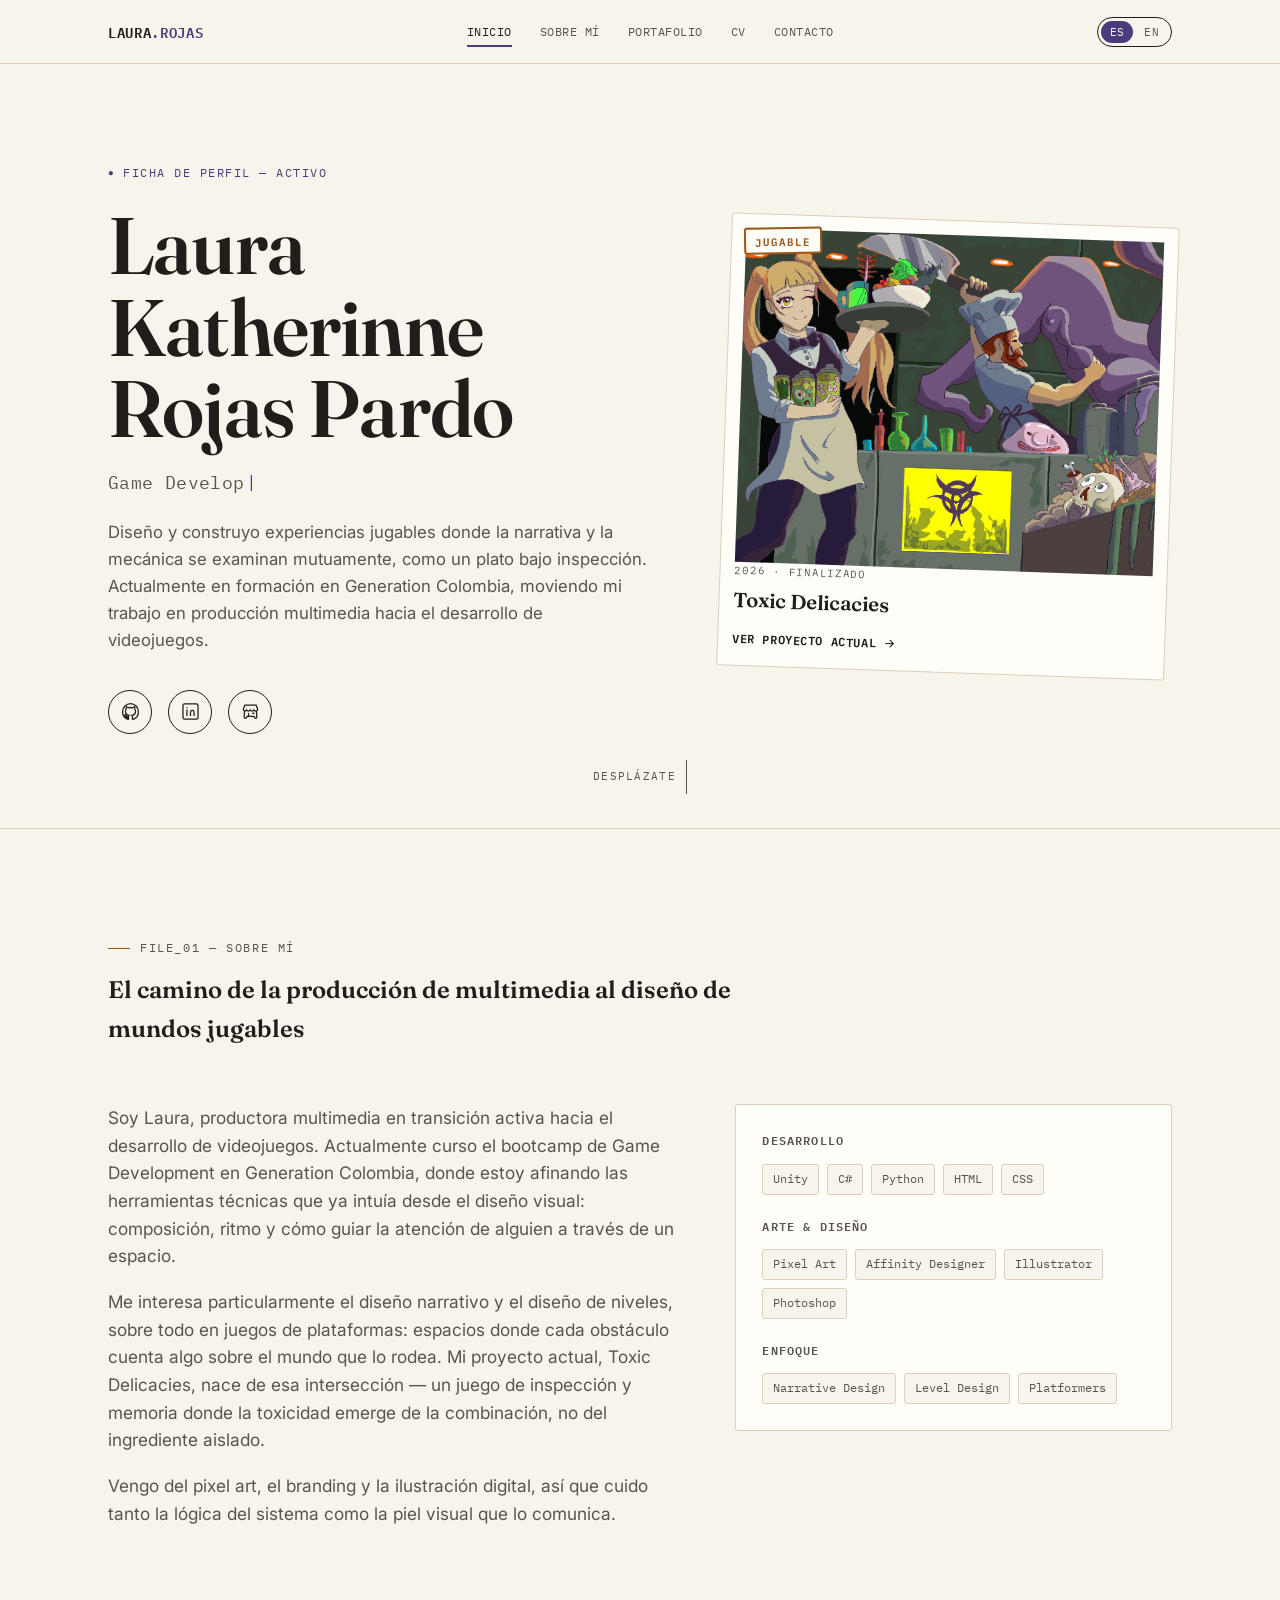
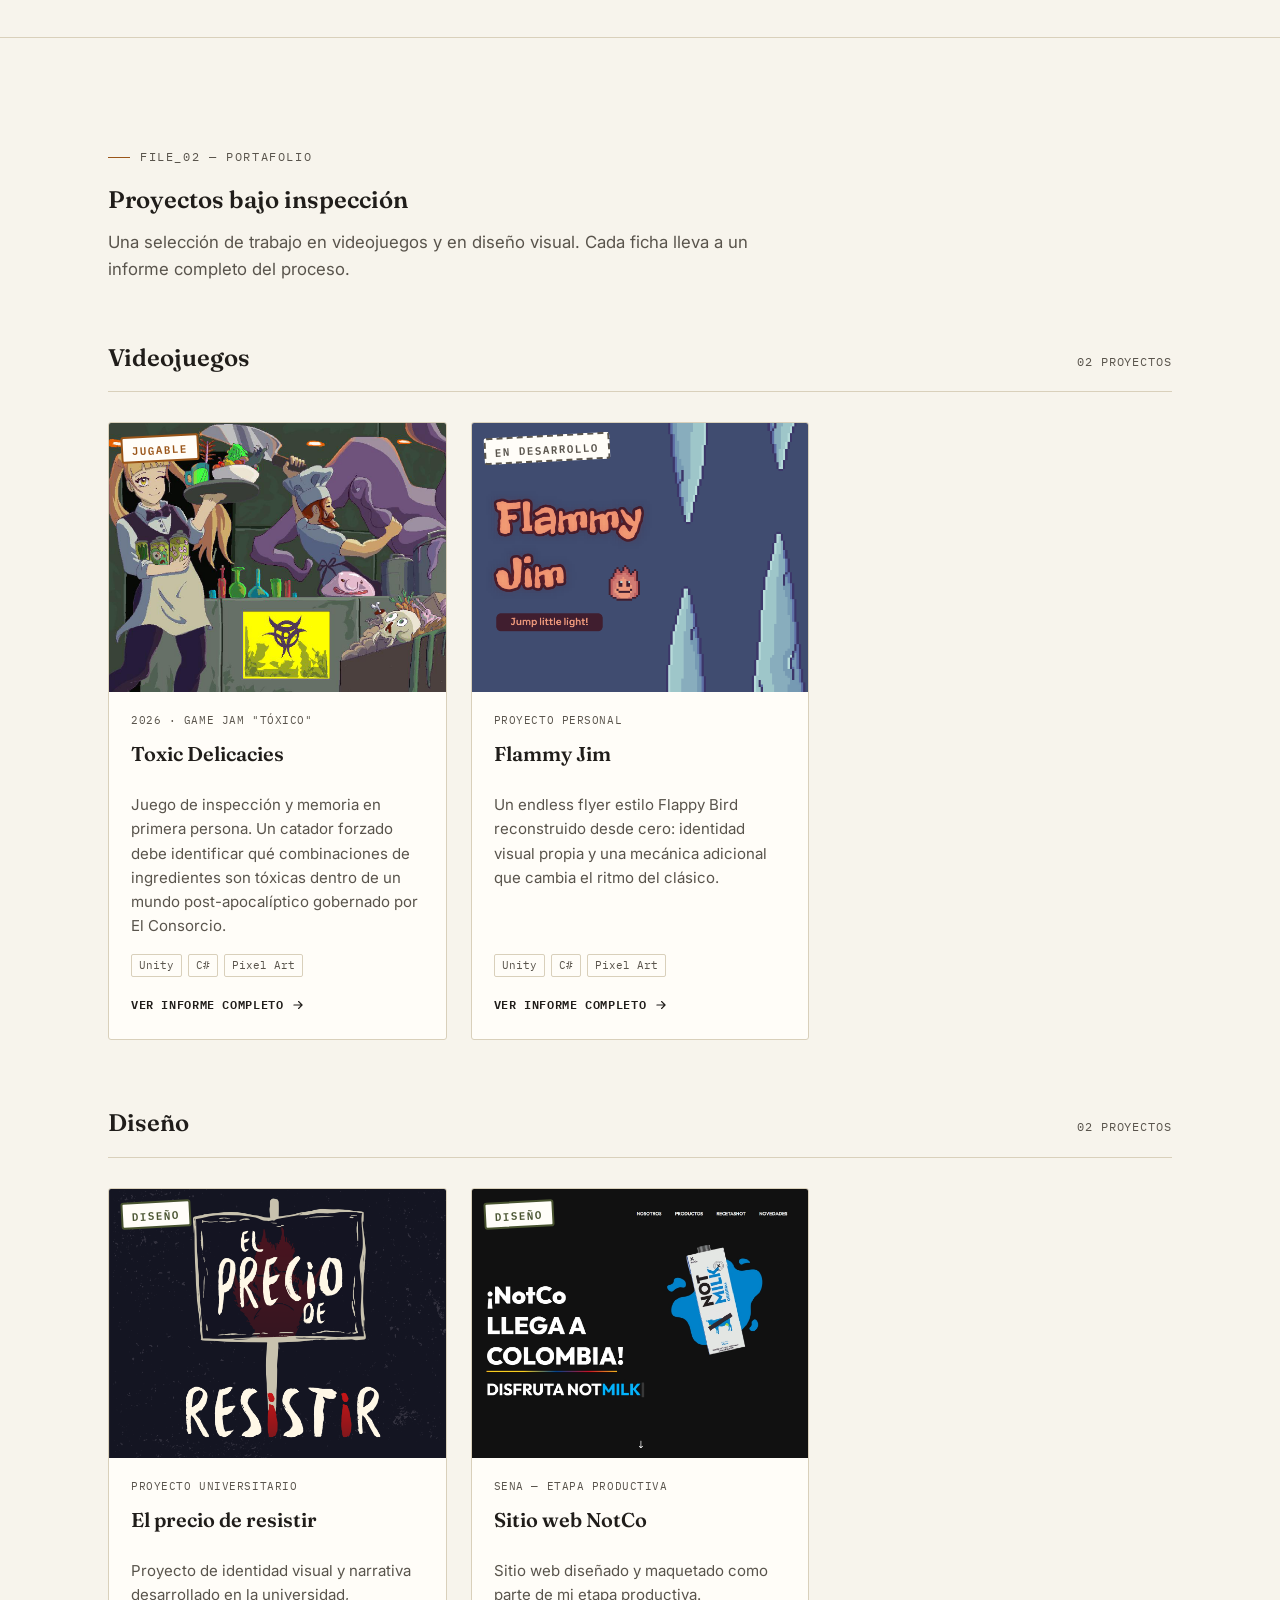
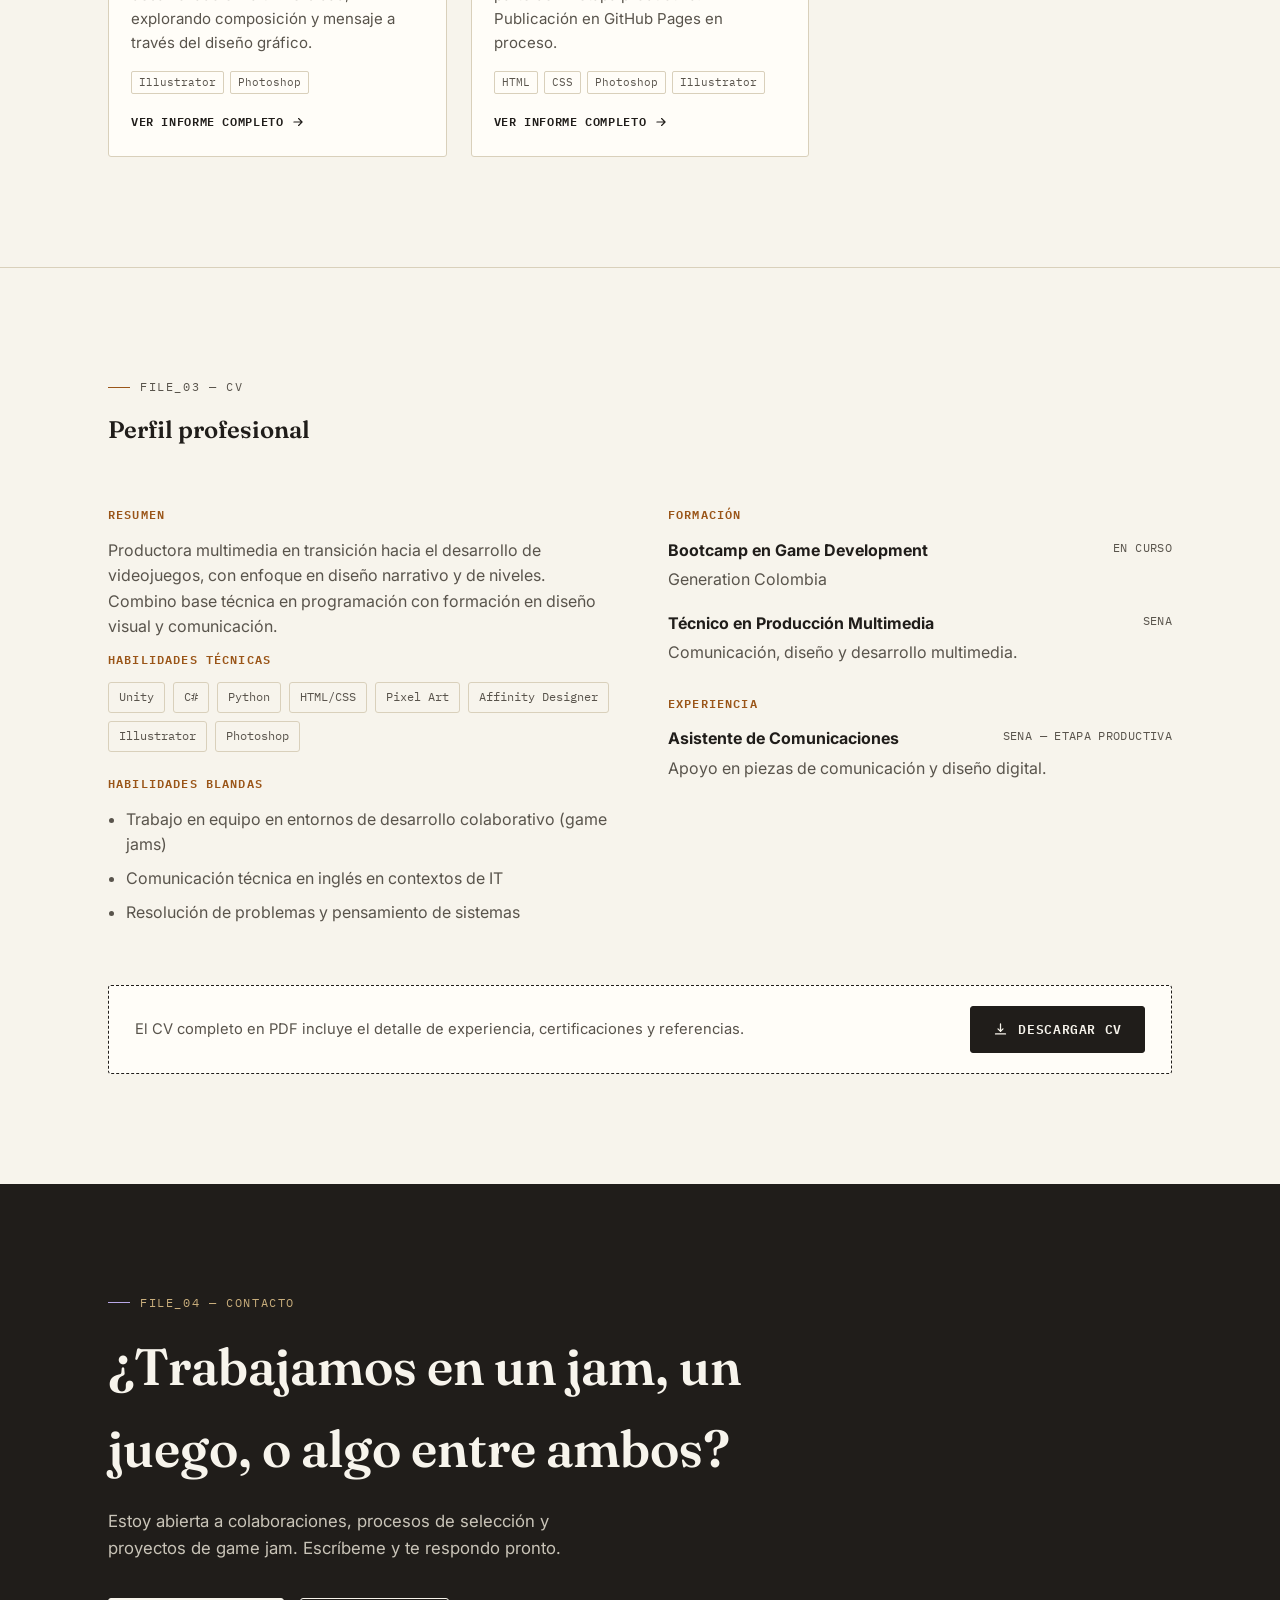
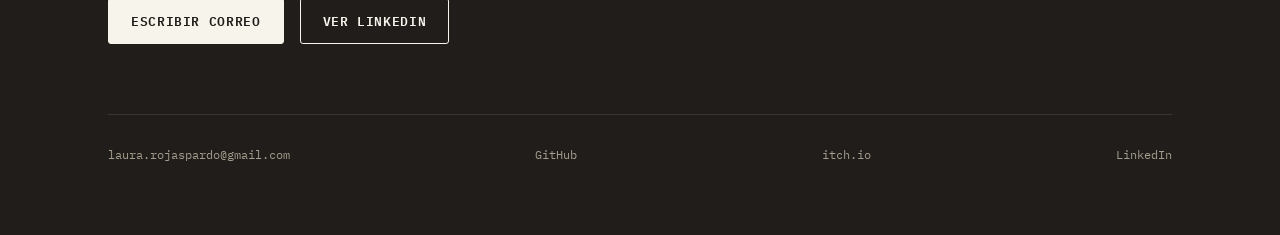
==== commit 4b17e6a7: "Images and new text" ====
--- a/index.html
+++ b/index.html
@@ -61,9 +61,9 @@
 
         <!-- Spotlight: proyecto actual, con fecha y redirección -->
         <a href="projects/toxic-delicacies.html" class="hero__spotlight" aria-label="Toxic Delicacies — ver proyecto actual">
-          <span class="stamp stamp--wip hero__spotlight__stamp" data-i18n="idx.card.tp.stamp">En desarrollo</span>
-          <div class="media-placeholder"><span class="media-placeholder__label" data-i18n="common.media.pending">Imagen pendiente</span></div>
-          <div class="hero__spotlight__meta" data-i18n="idx.hero.spotlight.meta">2026 · En desarrollo</div>
+          <span class="stamp stamp--game pcard__stamp" data-i18n="idx.card.fj.stamp">Jugable</span>
+          <img src="assets/img/Main_ToxicDelicacies.png" alt="Toxic Delicacies">
+          <div class="hero__spotlight__meta" data-i18n="idx.hero.spotlight.meta">2026 · Finalizado</div>
           <h3 class="hero__spotlight__title">Toxic Delicacies</h3>
           <span class="hero__spotlight__cta"><span data-i18n="idx.hero.spotlight.cta">Ver proyecto actual</span> <svg viewBox="0 0 24 24" fill="none" stroke="currentColor" stroke-width="2"><path d="M5 12h14M13 6l6 6-6 6" stroke-linecap="round" stroke-linejoin="round"/></svg></span>
         </a>
@@ -78,7 +78,7 @@
     <div class="wrap">
       <div class="section__head reveal">
         <span class="eyebrow" data-i18n="idx.about.eyebrow">FILE_01 — Sobre mí</span>
-        <h2 data-i18n="idx.about.title">De la producción multimedia al diseño de mundos jugables</h2>
+        <h2 data-i18n="idx.about.title">El camino de la producción de multimedia al diseño de mundos jugables</h2>
       </div>
 
       <div class="about__grid">
@@ -132,30 +132,32 @@
         </div>
         <div class="card-grid">
 
-          <article class="pcard">
-            <div class="pcard__media">
-              <div class="media-placeholder"><span class="media-placeholder__label" data-i18n="common.media.pending">Imagen pendiente</span></div>
-              <span class="stamp stamp--wip pcard__stamp" data-i18n="idx.card.tp.stamp">En desarrollo</span>
-            </div>
-            <div class="pcard__body">
-              <div class="pcard__meta" data-i18n="idx.card.tp.meta">2026 · Game Jam "Tóxico"</div>
+          <!-- Toxic Delicacies -->
+          <article class="pcard">
+            <div class="pcard__media">
+              <img src="assets/img/Main_ToxicDelicacies.png" alt="Toxic Delicacies">
+              <span class="stamp stamp--game pcard__stamp" data-i18n="idx.card.fj.stamp">Jugable</span>
+            </div>
+            <div class="pcard__body">
+              <div class="pcard__meta" data-i18n="idx.card.tp.meta">2026 · Game Jam MadeToBePlayed</div>
               <h4 class="pcard__title">Toxic Delicacies</h4>
-              <p class="pcard__desc" data-i18n="idx.card.tp.desc">Juego de inspección y memoria en primera persona. Un catador forzado debe identificar qué combinaciones de ingredientes son tóxicas dentro de un mundo post-apocalíptico gobernado por El Consorcio.</p>
+              <p class="pcard__desc" data-i18n="idx.card.tp.desc">Juego de inspección y memoria en primera persona. Un catador forzado debe identificar qué combinaciones de ingredientes son tóxicas dentro de un mundo post-apocalíptico.</p>
               <div class="pcard__tools"><span>Unity</span><span>C#</span><span>Pixel Art</span></div>
               <a href="projects/toxic-delicacies.html" class="pcard__link"><span data-i18n="common.viewreport">Ver informe completo</span> <svg viewBox="0 0 24 24" fill="none" stroke="currentColor" stroke-width="2"><path d="M5 12h14M13 6l6 6-6 6" stroke-linecap="round" stroke-linejoin="round"/></svg></a>
             </div>
           </article>
 
-          <article class="pcard">
-            <div class="pcard__media">
-              <div class="media-placeholder"><span class="media-placeholder__label" data-i18n="common.media.pending">Imagen pendiente</span></div>
-              <span class="stamp stamp--game pcard__stamp" data-i18n="idx.card.fj.stamp">Jugable</span>
+          <!-- Flammy Jim -->
+          <article class="pcard">
+            <div class="pcard__media">
+              <img src="assets/img/Main_FlammyJim.png" alt="Flammy Jim">
+              <span class="stamp stamp--wip pcard__stamp" data-i18n="idx.card.tp.stamp">En desarrollo</span>
             </div>
             <div class="pcard__body">
               <div class="pcard__meta" data-i18n="idx.card.fj.meta">Proyecto personal</div>
               <h4 class="pcard__title">Flammy Jim</h4>
-              <p class="pcard__desc" data-i18n="idx.card.fj.desc">Un endless flyer estilo Flappy Bird reconstruido desde cero: identidad visual propia y una mecánica adicional que cambia el ritmo del clásico.</p>
-              <div class="pcard__tools"><span>Unity</span><span>C#</span></div>
+              <p class="pcard__desc" data-i18n="idx.card.fj.desc">Un endless flyer estilo Flappy Bird reconstruido desde cero a partir de un tutorial y con una identidad visual propia</p>
+              <div class="pcard__tools"><span>Unity</span><span>C#</span><span>Pixel Art</span></div>
               <a href="projects/flammy-jim.html" class="pcard__link"><span data-i18n="common.viewreport">Ver informe completo</span> <svg viewBox="0 0 24 24" fill="none" stroke="currentColor" stroke-width="2"><path d="M5 12h14M13 6l6 6-6 6" stroke-linecap="round" stroke-linejoin="round"/></svg></a>
             </div>
           </article>
@@ -171,9 +173,10 @@
         </div>
         <div class="card-grid">
 
-          <article class="pcard">
-            <div class="pcard__media">
-              <div class="media-placeholder"><span class="media-placeholder__label" data-i18n="common.media.pending">Imagen pendiente</span></div>
+          <!-- El precio de resistir -->
+          <article class="pcard">
+            <div class="pcard__media">
+              <img src="assets/img/Main_ElPreciodeResistir.png" alt="El precio de resistir">
               <span class="stamp stamp--design pcard__stamp" data-i18n="idx.card.epr.stamp">Diseño</span>
             </div>
             <div class="pcard__body">
@@ -185,16 +188,16 @@
             </div>
           </article>
 
-          <article class="pcard is-locked">
-            <div class="pcard__media">
-              <div class="media-placeholder"><span class="media-placeholder__label" data-i18n="common.media.pending">Imagen pendiente</span></div>
-              <span class="stamp stamp--wip pcard__stamp" data-i18n="idx.card.notco.stamp">En camino</span>
-            </div>
-            <div class="pcard__body">
-              <div class="pcard__meta" data-i18n="idx.card.notco.meta">SENA — Etapa productiva</div>
+          <article class="pcard">
+            <div class="pcard__media">
+              <img src="assets/img/Main_NotCo.png" alt="El precio de resistir">
+              <span class="stamp stamp--design pcard__stamp" data-i18n="idx.card.epr.stamp">Diseño</span>
+            </div>
+            <div class="pcard__body">
+              <div class="pcard__meta" data-i18n="idx.card.notco.meta">SENA</div>
               <h4 class="pcard__title">Sitio web NotCo</h4>
-              <p class="pcard__desc" data-i18n="idx.card.notco.desc">Sitio web diseñado y maquetado como parte de mi etapa productiva. Publicación en GitHub Pages en proceso.</p>
-              <div class="pcard__tools"><span>HTML</span><span>CSS</span></div>
+              <p class="pcard__desc" data-i18n="idx.card.notco.desc">Sitio web diseñado y maquetado como parte de mi proceso educativo en el SENA.</p>
+              <div class="pcard__tools"><span>HTML</span><span>CSS</span><span>Photoshop</span><span>Illustrator</span></div>
               <a href="projects/notco-web.html" class="pcard__link"><span data-i18n="common.viewreport">Ver informe completo</span> <svg viewBox="0 0 24 24" fill="none" stroke="currentColor" stroke-width="2"><path d="M5 12h14M13 6l6 6-6 6" stroke-linecap="round" stroke-linejoin="round"/></svg></a>
             </div>
           </article>
@@ -252,7 +255,7 @@
         </div>
 
         <div class="cv__download">
-          <p data-i18n="idx.cv.download.p">El CV completo en PDF incluye el detalle de experiencia, certificaciones y referencias.</p>
+          <p data-i18n="idx.cv.download.p">El CV completo en PDF incluye al detalle mi experiencia, proyectos relevantes y habilidades.</p>
           <a href="assets/CV-Laura-Rojas-Pardo.pdf" class="btn" download>
             <svg viewBox="0 0 24 24" fill="none" stroke="currentColor" stroke-width="2"><path d="M12 3v12m0 0 4-4m-4 4-4-4M4 19h16" stroke-linecap="round" stroke-linejoin="round"/></svg>
             <span data-i18n="idx.cv.download.btn">Descargar CV</span>
--- a/css/styles.css
+++ b/css/styles.css
@@ -108,8 +108,9 @@
   border-radius: 3px;
   transform: rotate(-3deg);
   white-space: nowrap;
-}
-.stamp--game    { color: var(--amber-deep); }
+  background: var(--card-bg);
+}
+.stamp--game    { color: var(--amber-deep);}
 .stamp--design  { color: var(--olive-deep); }
 .stamp--wip     { color: var(--ink-soft); border-style: dashed; }
 .stamp--done    { color: var(--olive-deep); }
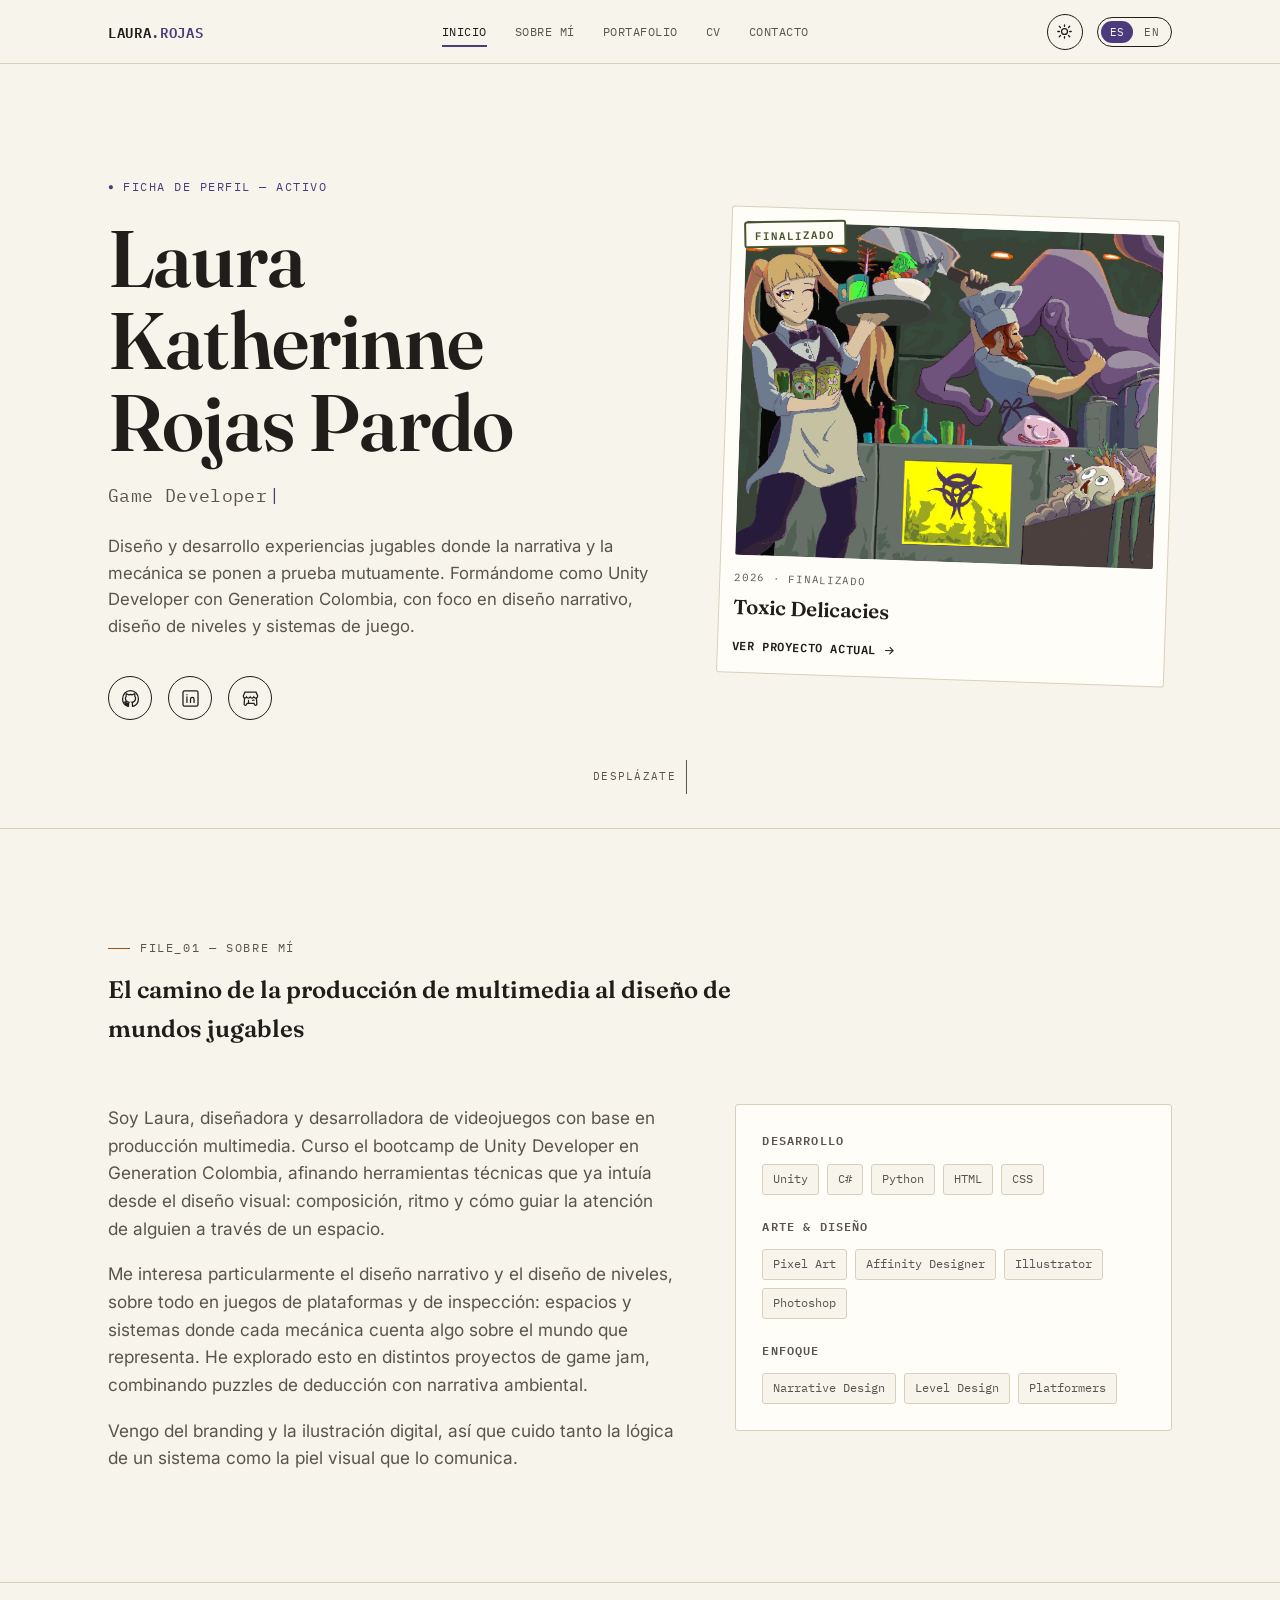
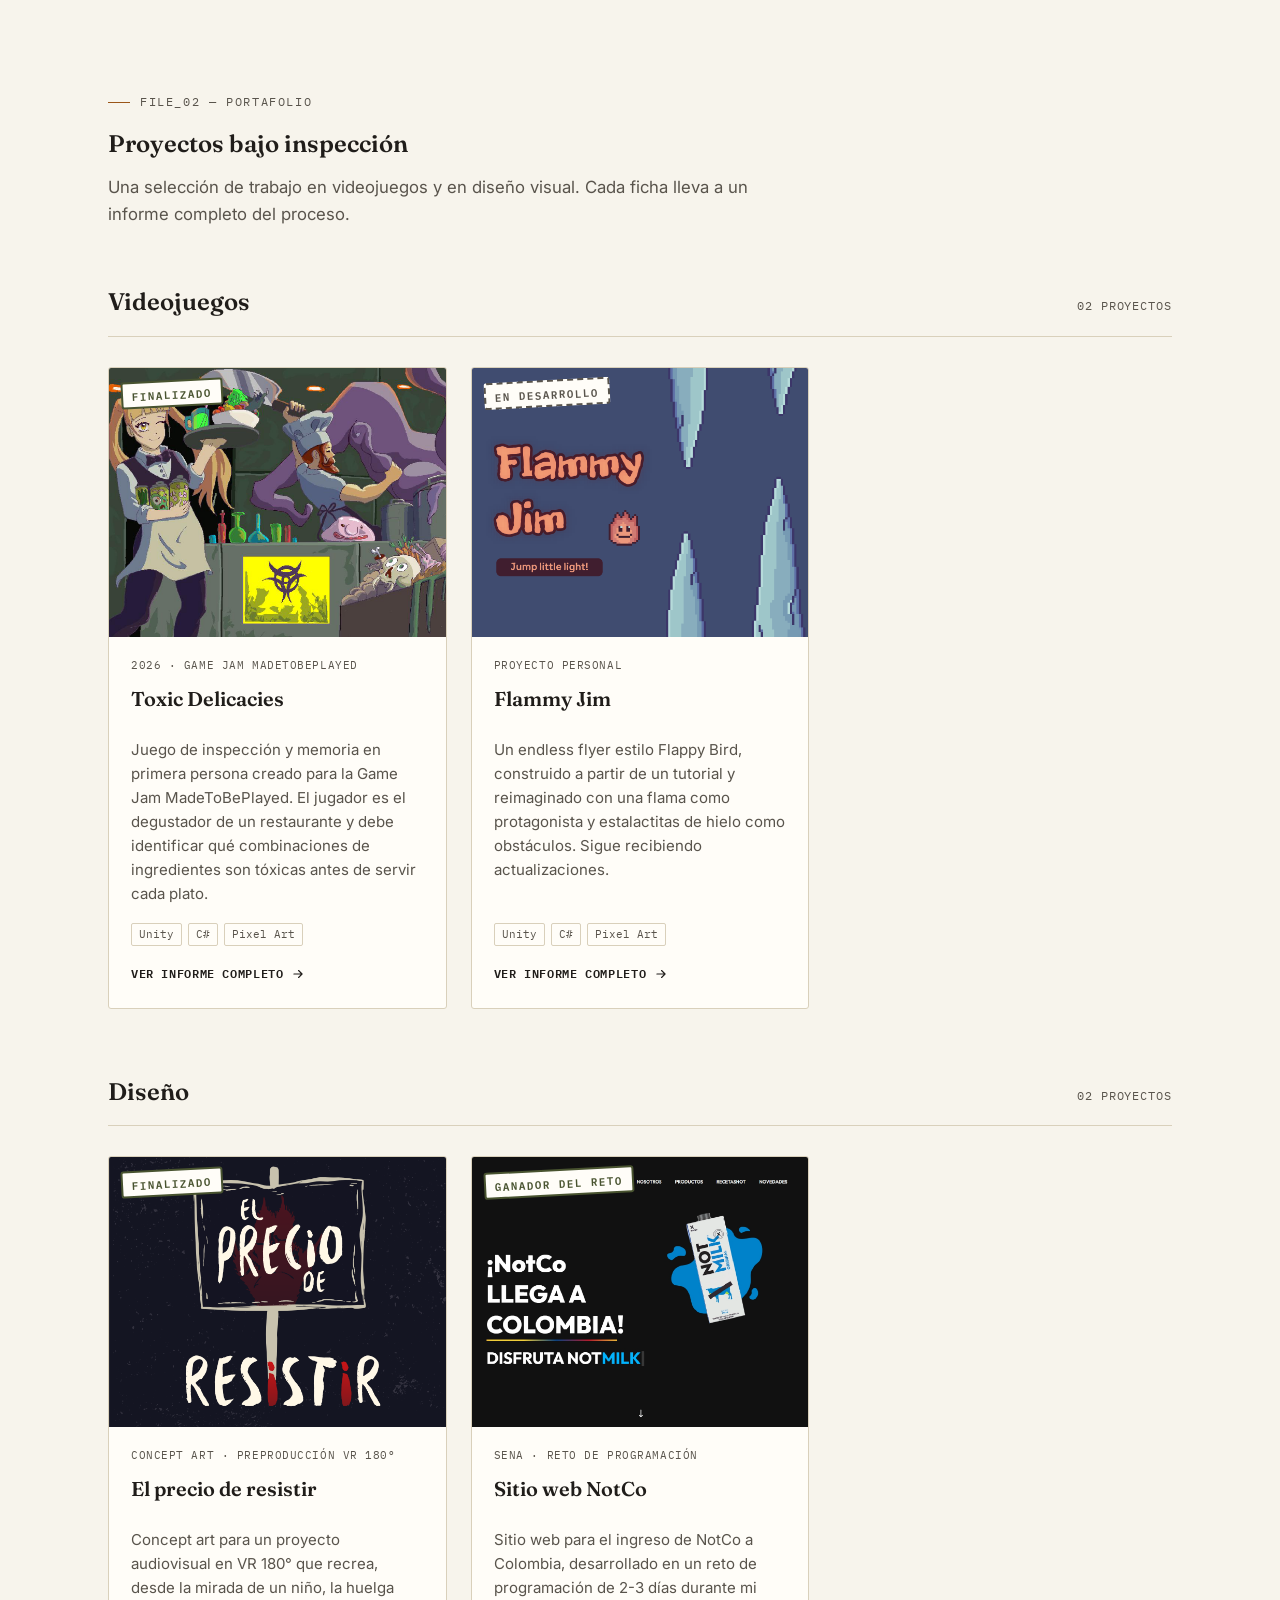
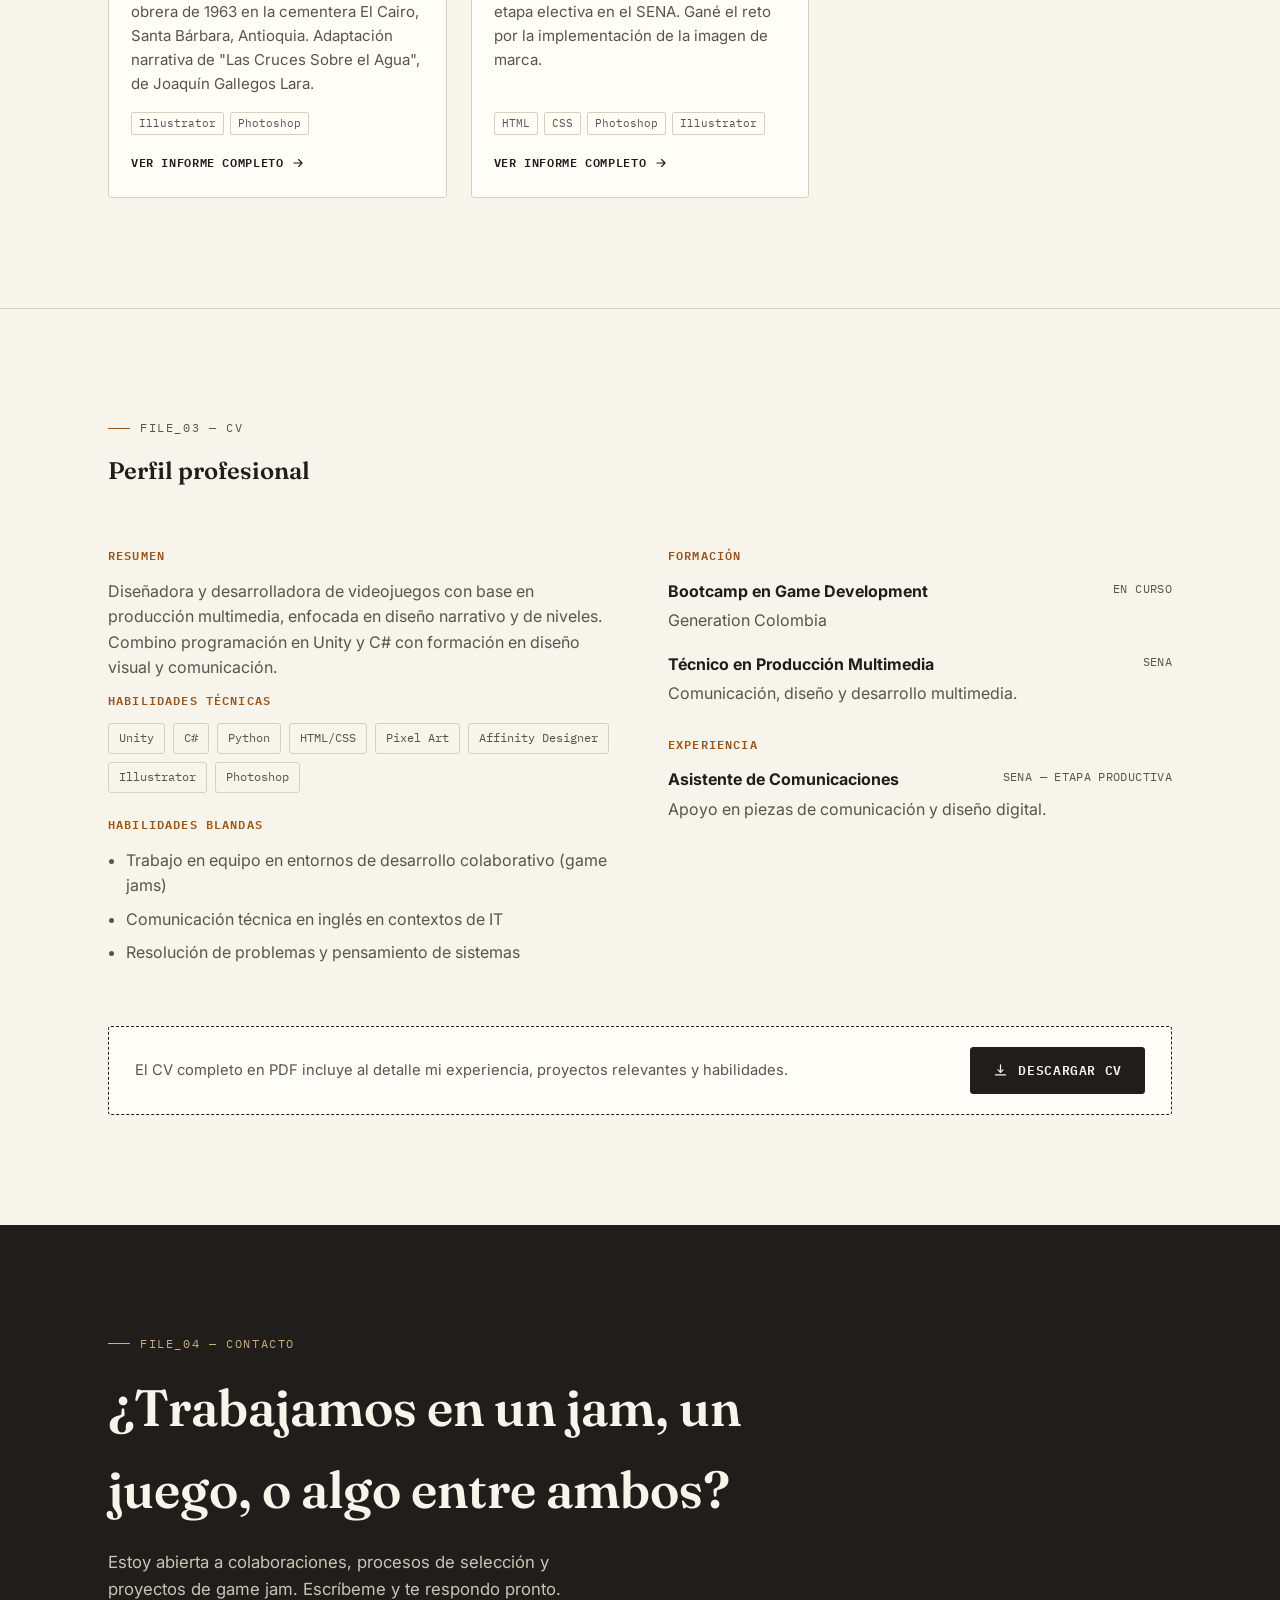
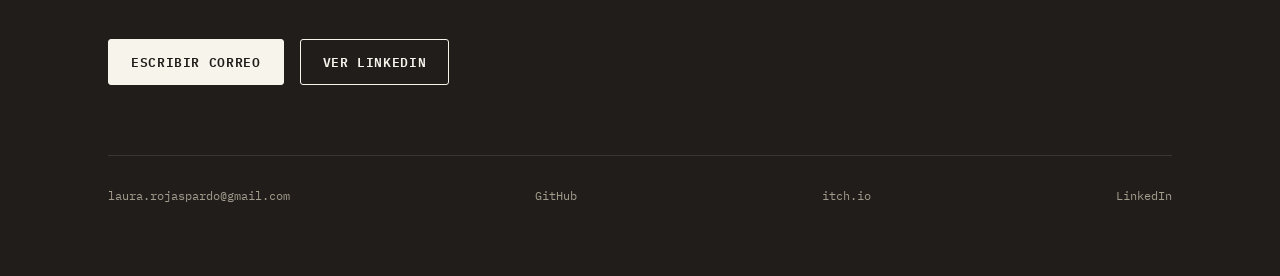
==== commit badcf6b1: "Dark mode and some corrections" ====
--- a/index.html
+++ b/index.html
@@ -6,6 +6,15 @@
 <title>Laura Rojas Pardo — Game Developer &amp; Designer</title>
 <meta name="description" content="Portafolio de Laura Katherinne Rojas Pardo: Game Developer, Game Designer y Level Designer. Narrativa, diseño de niveles y desarrollo con Unity y C#.">
 <link rel="stylesheet" href="css/styles.css">
+<script>
+(function () {
+  try {
+    var t = localStorage.getItem('laura-portfolio-theme');
+    if (!t) { t = window.matchMedia('(prefers-color-scheme: dark)').matches ? 'dark' : 'light'; }
+    document.documentElement.setAttribute('data-theme', t);
+  } catch (e) {}
+})();
+</script>
 </head>
 <body>
 
@@ -20,6 +29,10 @@
       <li><a href="#contacto" data-i18n="nav.contacto">Contacto</a></li>
     </ul>
     <div class="nav__right">
+      <button class="theme-toggle" id="themeToggle" data-i18n-aria="common.theme.toggle" aria-label="Cambiar a modo oscuro">
+        <svg class="theme-toggle__sun" viewBox="0 0 24 24" fill="none" stroke="currentColor" stroke-width="1.8" stroke-linecap="round"><circle cx="12" cy="12" r="4.2"/><path d="M12 2.5v2.4M12 19.1v2.4M4.6 4.6l1.7 1.7M17.7 17.7l1.7 1.7M2.5 12h2.4M19.1 12h2.4M4.6 19.4l1.7-1.7M17.7 6.3l1.7-1.7"/></svg>
+        <svg class="theme-toggle__moon" viewBox="0 0 24 24" fill="none" stroke="currentColor" stroke-width="1.8" stroke-linecap="round" stroke-linejoin="round"><path d="M20 14.5A8.5 8.5 0 1 1 9.5 4a6.8 6.8 0 0 0 10.5 10.5Z"/></svg>
+      </button>
       <button class="lang-toggle" aria-label="Cambiar idioma / Switch language">
         <span class="lang-opt" data-lang="es">ES</span><span class="lang-opt" data-lang="en">EN</span>
       </button>
@@ -44,7 +57,7 @@
             <span class="sr-only">Game Developer / Game Designer / Level Designer</span>
             <span class="typed-role" aria-hidden="true"><span id="typedRole"></span><span class="typed-cursor">|</span></span>
           </p>
-          <p class="hero__desc" data-i18n="idx.hero.desc">Diseño y construyo experiencias jugables donde la narrativa y la mecánica se examinan mutuamente, como un plato bajo inspección. Actualmente en formación en Generation Colombia, moviendo mi trabajo en producción multimedia hacia el desarrollo de videojuegos.</p>
+          <p class="hero__desc" data-i18n="idx.hero.desc">Diseño y desarrollo experiencias jugables donde la narrativa y la mecánica se ponen a prueba mutuamente. Formándome como Unity Developer con Generation Colombia, con foco en diseño narrativo, diseño de niveles y sistemas de juego.</p>
 
           <div class="hero__socials">
             <a class="social-btn" href="https://github.com/laurarojaspardo-dot" target="_blank" rel="noopener" aria-label="GitHub">
@@ -61,7 +74,7 @@
 
         <!-- Spotlight: proyecto actual, con fecha y redirección -->
         <a href="projects/toxic-delicacies.html" class="hero__spotlight" aria-label="Toxic Delicacies — ver proyecto actual">
-          <span class="stamp stamp--game pcard__stamp" data-i18n="idx.card.fj.stamp">Jugable</span>
+          <span class="stamp stamp--done pcard__stamp" data-i18n="idx.card.tp.stamp">Finalizado</span>
           <img src="assets/img/Main_ToxicDelicacies.png" alt="Toxic Delicacies">
           <div class="hero__spotlight__meta" data-i18n="idx.hero.spotlight.meta">2026 · Finalizado</div>
           <h3 class="hero__spotlight__title">Toxic Delicacies</h3>
@@ -83,9 +96,9 @@
 
       <div class="about__grid">
         <div class="about__bio reveal">
-          <p data-i18n="idx.about.p1">Soy Laura, productora multimedia en transición activa hacia el desarrollo de videojuegos. Actualmente curso el bootcamp de Unity Developer en Generation Colombia, donde estoy afinando las herramientas técnicas que ya intuía desde el diseño visual: composición, ritmo y cómo guiar la atención de alguien a través de un espacio.</p>
-          <p data-i18n="idx.about.p2">Me interesa particularmente el diseño narrativo y el diseño de niveles, sobre todo en juegos de plataformas: espacios donde cada obstáculo cuenta algo sobre el mundo que lo rodea. El proyecto actual, <em>Toxic Delicacies</em>, nace de esa intersección — un juego de inspección y memoria donde la toxicidad emerge de la combinación, no del ingrediente aislado.</p>
-          <p data-i18n="idx.about.p3">Vengo del branding y la ilustración digital, así que cuido tanto la lógica del sistema como la piel visual que lo comunica.</p>
+          <p data-i18n="idx.about.p1">Soy Laura, diseñadora y desarrolladora de videojuegos con base en producción multimedia. Curso el bootcamp de Unity Developer en Generation Colombia, afinando herramientas técnicas que ya intuía desde el diseño visual: composición, ritmo y cómo guiar la atención de alguien a través de un espacio.</p>
+          <p data-i18n="idx.about.p2">Me interesa particularmente el diseño narrativo y el diseño de niveles, sobre todo en juegos de plataformas y de inspección: espacios y sistemas donde cada mecánica cuenta algo sobre el mundo que representa. He explorado esto en distintos proyectos de game jam, combinando puzzles de deducción con narrativa ambiental.</p>
+          <p data-i18n="idx.about.p3">Vengo del branding y la ilustración digital, así que cuido tanto la lógica de un sistema como la piel visual que lo comunica.</p>
         </div>
 
         <div class="about__stackcard reveal">
@@ -136,12 +149,12 @@
           <article class="pcard">
             <div class="pcard__media">
               <img src="assets/img/Main_ToxicDelicacies.png" alt="Toxic Delicacies">
-              <span class="stamp stamp--game pcard__stamp" data-i18n="idx.card.fj.stamp">Jugable</span>
+              <span class="stamp stamp--done pcard__stamp" data-i18n="idx.card.tp.stamp">Finalizado</span>
             </div>
             <div class="pcard__body">
               <div class="pcard__meta" data-i18n="idx.card.tp.meta">2026 · Game Jam MadeToBePlayed</div>
               <h4 class="pcard__title">Toxic Delicacies</h4>
-              <p class="pcard__desc" data-i18n="idx.card.tp.desc">Juego de inspección y memoria en primera persona. Un catador forzado debe identificar qué combinaciones de ingredientes son tóxicas dentro de un mundo post-apocalíptico.</p>
+              <p class="pcard__desc" data-i18n="idx.card.tp.desc">Juego de inspección y memoria en primera persona creado para la Game Jam MadeToBePlayed. El jugador es el degustador de un restaurante y debe identificar qué combinaciones de ingredientes son tóxicas antes de servir cada plato.</p>
               <div class="pcard__tools"><span>Unity</span><span>C#</span><span>Pixel Art</span></div>
               <a href="projects/toxic-delicacies.html" class="pcard__link"><span data-i18n="common.viewreport">Ver informe completo</span> <svg viewBox="0 0 24 24" fill="none" stroke="currentColor" stroke-width="2"><path d="M5 12h14M13 6l6 6-6 6" stroke-linecap="round" stroke-linejoin="round"/></svg></a>
             </div>
@@ -151,12 +164,12 @@
           <article class="pcard">
             <div class="pcard__media">
               <img src="assets/img/Main_FlammyJim.png" alt="Flammy Jim">
-              <span class="stamp stamp--wip pcard__stamp" data-i18n="idx.card.tp.stamp">En desarrollo</span>
+              <span class="stamp stamp--wip pcard__stamp" data-i18n="idx.card.fj.stamp">En desarrollo</span>
             </div>
             <div class="pcard__body">
               <div class="pcard__meta" data-i18n="idx.card.fj.meta">Proyecto personal</div>
               <h4 class="pcard__title">Flammy Jim</h4>
-              <p class="pcard__desc" data-i18n="idx.card.fj.desc">Un endless flyer estilo Flappy Bird reconstruido desde cero a partir de un tutorial y con una identidad visual propia</p>
+              <p class="pcard__desc" data-i18n="idx.card.fj.desc">Un endless flyer estilo Flappy Bird, construido a partir de un tutorial y reimaginado con una flama como protagonista y estalactitas de hielo como obstáculos. Sigue recibiendo actualizaciones.</p>
               <div class="pcard__tools"><span>Unity</span><span>C#</span><span>Pixel Art</span></div>
               <a href="projects/flammy-jim.html" class="pcard__link"><span data-i18n="common.viewreport">Ver informe completo</span> <svg viewBox="0 0 24 24" fill="none" stroke="currentColor" stroke-width="2"><path d="M5 12h14M13 6l6 6-6 6" stroke-linecap="round" stroke-linejoin="round"/></svg></a>
             </div>
@@ -177,12 +190,12 @@
           <article class="pcard">
             <div class="pcard__media">
               <img src="assets/img/Main_ElPreciodeResistir.png" alt="El precio de resistir">
-              <span class="stamp stamp--design pcard__stamp" data-i18n="idx.card.epr.stamp">Diseño</span>
+              <span class="stamp stamp--done pcard__stamp" data-i18n="idx.card.epr.stamp">Finalizado</span>
             </div>
             <div class="pcard__body">
-              <div class="pcard__meta" data-i18n="idx.card.epr.meta">Proyecto universitario</div>
+              <div class="pcard__meta" data-i18n="idx.card.epr.meta">Concept art · Preproducción VR 180°</div>
               <h4 class="pcard__title">El precio de resistir</h4>
-              <p class="pcard__desc" data-i18n="idx.card.epr.desc">Proyecto de identidad visual y narrativa desarrollado en la universidad, explorando composición y mensaje a través del diseño gráfico.</p>
+              <p class="pcard__desc" data-i18n="idx.card.epr.desc">Concept art para un proyecto audiovisual en VR 180° que recrea, desde la mirada de un niño, la huelga obrera de 1963 en la cementera El Cairo, Santa Bárbara, Antioquia. Adaptación narrativa de "Las Cruces Sobre el Agua", de Joaquín Gallegos Lara.</p>
               <div class="pcard__tools"><span>Illustrator</span><span>Photoshop</span></div>
               <a href="projects/el-precio-de-resistir.html" class="pcard__link"><span data-i18n="common.viewreport">Ver informe completo</span> <svg viewBox="0 0 24 24" fill="none" stroke="currentColor" stroke-width="2"><path d="M5 12h14M13 6l6 6-6 6" stroke-linecap="round" stroke-linejoin="round"/></svg></a>
             </div>
@@ -190,13 +203,13 @@
 
           <article class="pcard">
             <div class="pcard__media">
-              <img src="assets/img/Main_NotCo.png" alt="El precio de resistir">
-              <span class="stamp stamp--design pcard__stamp" data-i18n="idx.card.epr.stamp">Diseño</span>
+              <img src="assets/img/Main_NotCo.png" alt="Sitio web NotCo">
+              <span class="stamp stamp--done pcard__stamp" data-i18n="idx.card.notco.stamp">Ganador del reto</span>
             </div>
             <div class="pcard__body">
-              <div class="pcard__meta" data-i18n="idx.card.notco.meta">SENA</div>
+              <div class="pcard__meta" data-i18n="idx.card.notco.meta">SENA · Reto de programación</div>
               <h4 class="pcard__title">Sitio web NotCo</h4>
-              <p class="pcard__desc" data-i18n="idx.card.notco.desc">Sitio web diseñado y maquetado como parte de mi proceso educativo en el SENA.</p>
+              <p class="pcard__desc" data-i18n="idx.card.notco.desc">Sitio web para el ingreso de NotCo a Colombia, desarrollado en un reto de programación de 2-3 días durante mi etapa electiva en el SENA. Gané el reto por la implementación de la imagen de marca.</p>
               <div class="pcard__tools"><span>HTML</span><span>CSS</span><span>Photoshop</span><span>Illustrator</span></div>
               <a href="projects/notco-web.html" class="pcard__link"><span data-i18n="common.viewreport">Ver informe completo</span> <svg viewBox="0 0 24 24" fill="none" stroke="currentColor" stroke-width="2"><path d="M5 12h14M13 6l6 6-6 6" stroke-linecap="round" stroke-linejoin="round"/></svg></a>
             </div>
@@ -219,7 +232,7 @@
       <div class="cv__grid reveal">
         <div class="cv__block">
           <h4 data-i18n="idx.cv.resumen.title">Resumen</h4>
-          <p data-i18n="idx.cv.resumen.p">Productora multimedia en transición hacia el desarrollo de videojuegos, con enfoque en diseño narrativo y de niveles. Combino base técnica en programación con formación en diseño visual y comunicación.</p>
+          <p data-i18n="idx.cv.resumen.p">Diseñadora y desarrolladora de videojuegos con base en producción multimedia, enfocada en diseño narrativo y de niveles. Combino programación en Unity y C# con formación en diseño visual y comunicación.</p>
 
           <h4 data-i18n="idx.cv.tech.title">Habilidades técnicas</h4>
           <div class="tag-row">
@@ -288,6 +301,7 @@
 </main>
 
 <script src="js/i18n.js"></script>
+<script src="js/theme.js"></script>
 <script src="js/typewriter.js"></script>
 <script src="js/main.js"></script>
 </body>
--- a/css/styles.css
+++ b/css/styles.css
@@ -1,7 +1,7 @@
 /* ============================================================
    LAURA ROJAS — PORTFOLIO
    Dirección visual: "informe de inspección"
-   Inspirado en Tainted Palate: fichas de evidencia, sellos de
+   Inspirado en Toxic Delicacies: fichas de evidencia, sellos de
    estado, franjas de peligro para contenido pendiente.
    ============================================================ */
 
@@ -10,6 +10,7 @@
 :root {
   /* Color */
   --bg: #F7F4EC;
+  --bg-rgb: 247, 244, 236;
   --bg-alt: #EFEADC;
   --ink: #201D1A;
   --ink-soft: #59544C;
@@ -23,6 +24,8 @@
   --line: #D9D0BB;
   --card-bg: #FFFDF8;
   --stripe: #E7B34B;
+  --contact-bg: #201D1A;
+  --contact-text: #F7F4EC;
 
   /* Type */
   --font-display: 'Fraunces', serif;
@@ -33,6 +36,29 @@
   --maxw: 1120px;
   --radius: 3px;
   --nav-h: 64px;
+}
+
+html[data-theme="dark"] {
+  --bg: #17140F;
+  --bg-rgb: 23, 20, 15;
+  --bg-alt: #1F1B14;
+  --ink: #F2EEE3;
+  --ink-soft: #B7B0A0;
+  --amber: #E39A45;
+  --amber-deep: #F0AE5C;
+  --olive: #93A76E;
+  --olive-deep: #AFC689;
+  --violet: #9683CE;
+  --violet-deep: #B7A4EC;
+  --line: #3A342A;
+  --card-bg: #1D1911;
+  --stripe: #6B4E1B;
+  --contact-bg: #0E0C08;
+  --contact-text: #F2EEE3;
+}
+
+body {
+  transition: background-color 0.25s ease, color 0.25s ease;
 }
 
 * { box-sizing: border-box; }
@@ -121,7 +147,7 @@
   top: 0; left: 0; right: 0;
   height: var(--nav-h);
   z-index: 100;
-  background: rgba(247, 244, 236, 0.86);
+  background: rgba(var(--bg-rgb), 0.86);
   backdrop-filter: blur(8px);
   border-bottom: 1px solid var(--line);
 }
@@ -179,6 +205,25 @@
   align-items: center;
   gap: 14px;
 }
+
+.theme-toggle {
+  width: 36px;
+  height: 36px;
+  border: 1.5px solid var(--ink);
+  border-radius: 50%;
+  background: transparent;
+  color: var(--ink);
+  display: flex;
+  align-items: center;
+  justify-content: center;
+  cursor: pointer;
+  transition: background 0.2s ease, color 0.2s ease, transform 0.2s ease;
+}
+.theme-toggle:hover { background: var(--ink); color: var(--bg); transform: translateY(-2px); }
+.theme-toggle svg { width: 17px; height: 17px; }
+.theme-toggle__moon { display: none; }
+html[data-theme="dark"] .theme-toggle__sun { display: none; }
+html[data-theme="dark"] .theme-toggle__moon { display: block; }
 
 .lang-toggle {
   display: flex;
@@ -352,6 +397,14 @@
   margin-bottom: 14px;
   border-radius: 2px;
 }
+.hero__spotlight img {
+  width: 100%;
+  aspect-ratio: 1300 / 1040;
+  object-fit: cover;
+  border-radius: 2px;
+  margin-bottom: 14px;
+  display: block;
+}
 .hero__spotlight__stamp {
   position: absolute;
   top: -12px;
@@ -490,6 +543,12 @@
 .pcard:hover { transform: translateY(-4px); box-shadow: 0 14px 30px -18px rgba(32,29,26,0.35); }
 
 .pcard__media { position: relative; }
+.pcard__media img {
+  width: 100%;
+  aspect-ratio: 1300 / 1040;
+  object-fit: cover;
+  display: block;
+}
 
 .media-placeholder {
   aspect-ratio: 16/10;
@@ -622,18 +681,18 @@
 
 /* ---------- Contact ---------- */
 .contact {
-  background: var(--ink);
-  color: var(--bg);
+  background: var(--contact-bg);
+  color: var(--contact-text);
   padding: 110px 0 70px;
 }
 .contact .eyebrow { color: #C9AE7C; }
 .contact .eyebrow::before { background: var(--violet-light); }
-.contact h2 { color: var(--bg); font-size: clamp(2rem, 5vw, 3.2rem); max-width: 680px; }
+.contact h2 { color: var(--contact-text); font-size: clamp(2rem, 5vw, 3.2rem); max-width: 680px; }
 .contact__desc { color: #C9C4B8; max-width: 520px; margin-top: 18px; font-size: 1.05rem; }
 .contact__actions { display: flex; gap: 16px; margin-top: 36px; flex-wrap: wrap; }
-.contact .btn { border-color: var(--bg); background: var(--bg); color: var(--ink); }
-.contact .btn--ghost { background: transparent; color: var(--bg); }
-.contact .btn--ghost:hover { background: var(--bg); color: var(--ink); }
+.contact .btn { border-color: var(--contact-text); background: var(--contact-text); color: var(--contact-bg); }
+.contact .btn--ghost { background: transparent; color: var(--contact-text); }
+.contact .btn--ghost:hover { background: var(--contact-text); color: var(--contact-bg); }
 
 .contact__links {
   margin-top: 70px;
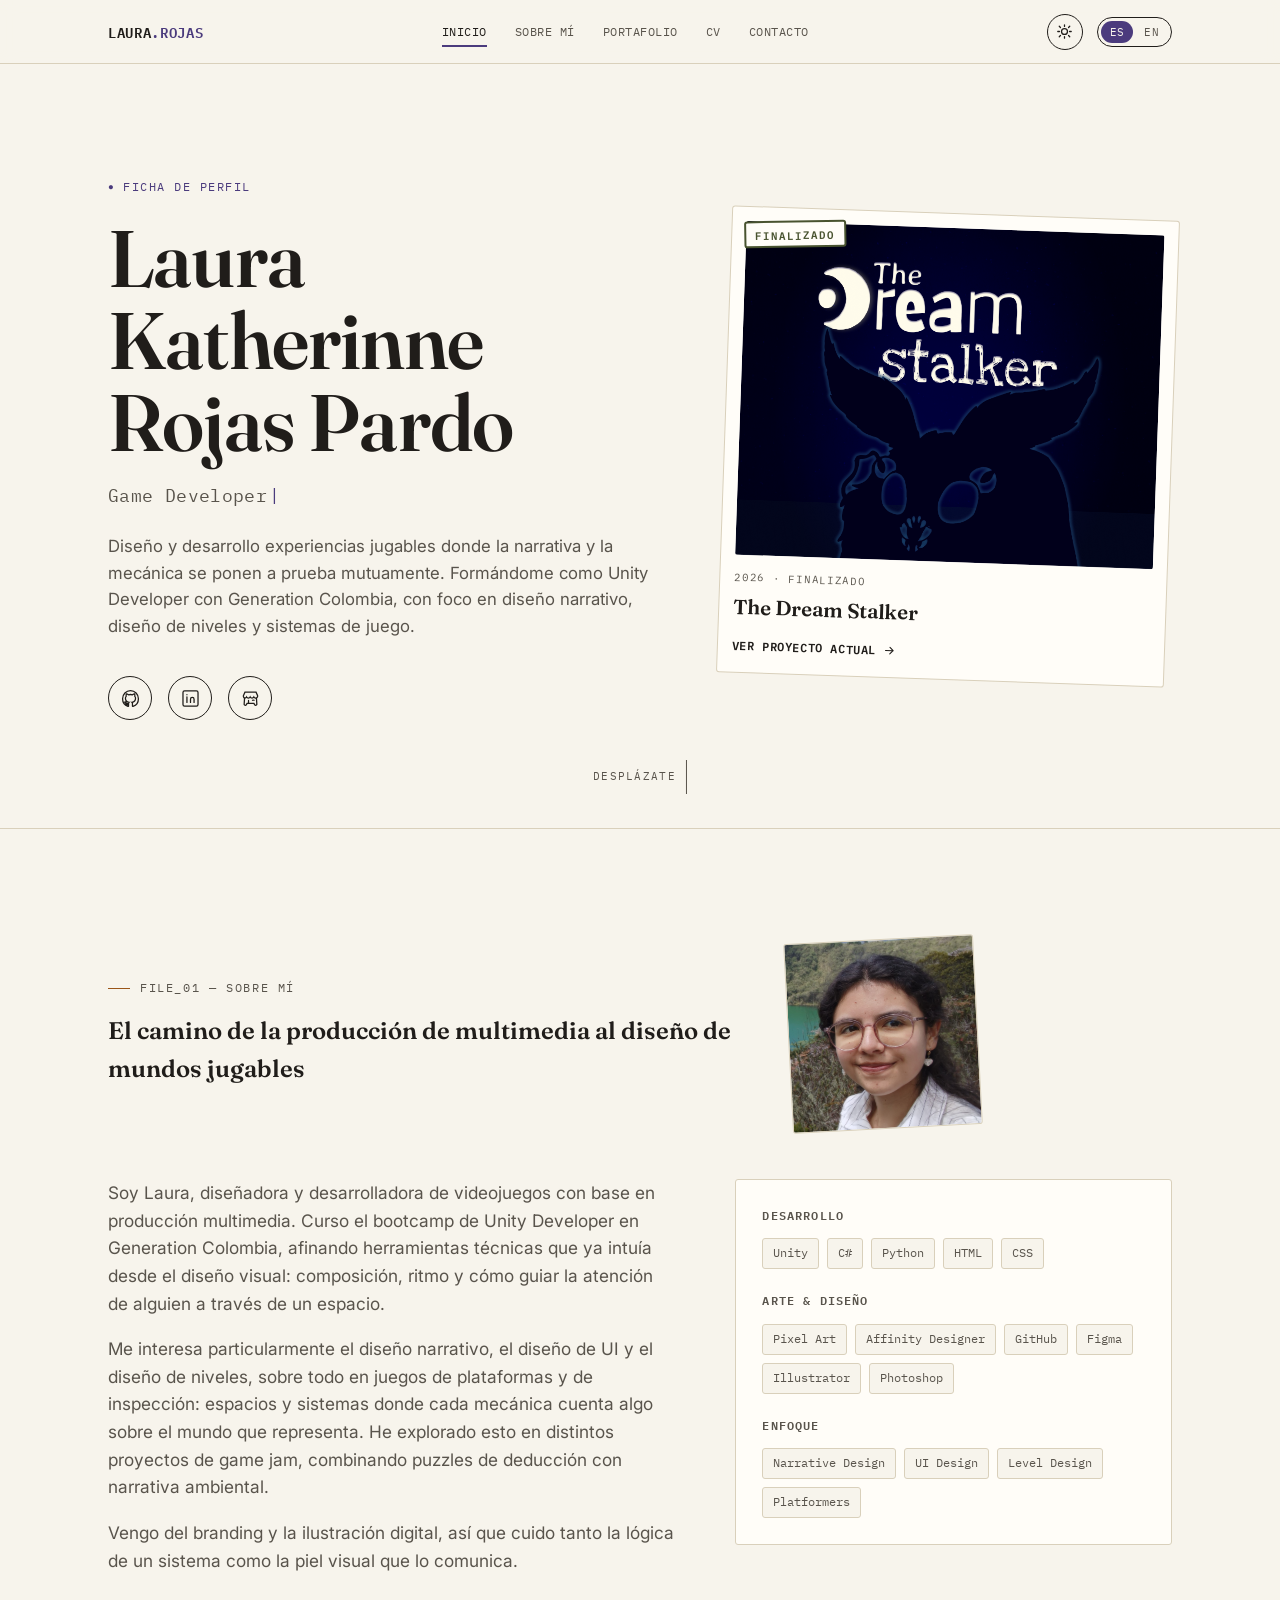
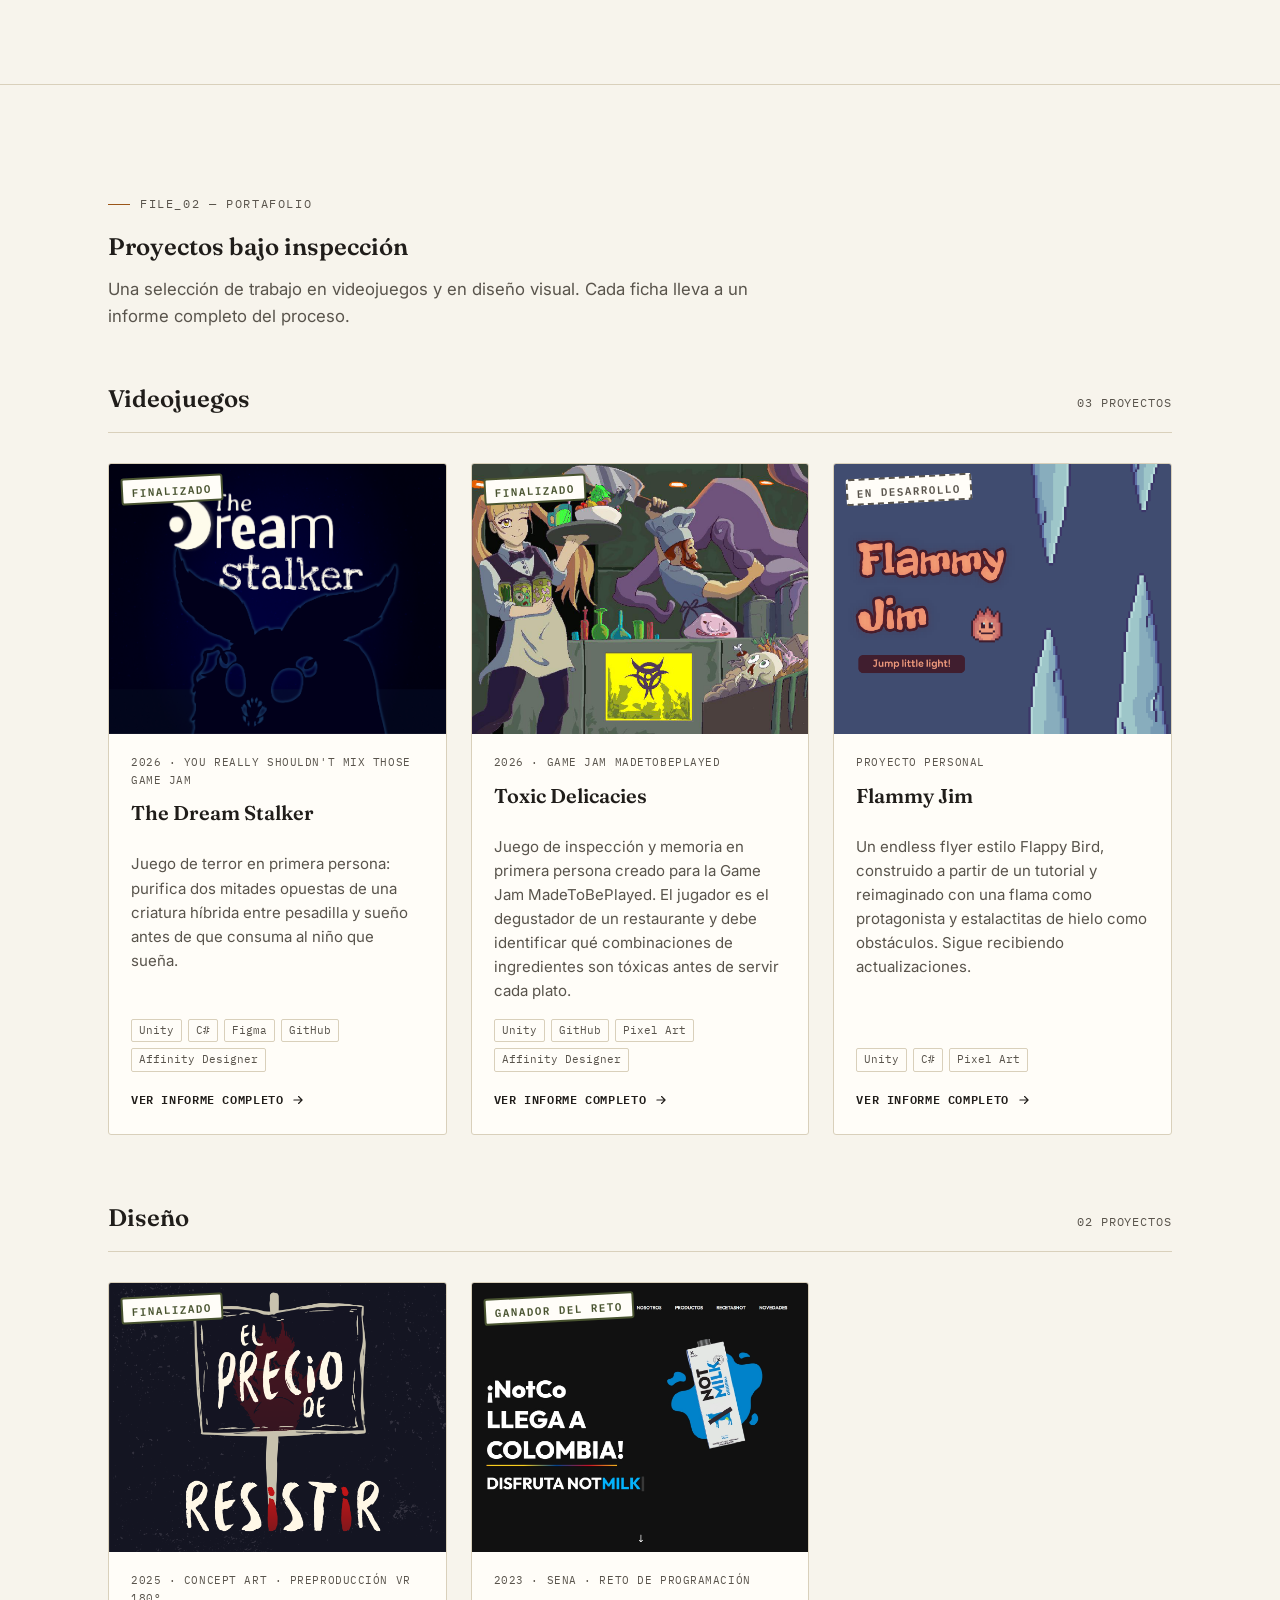
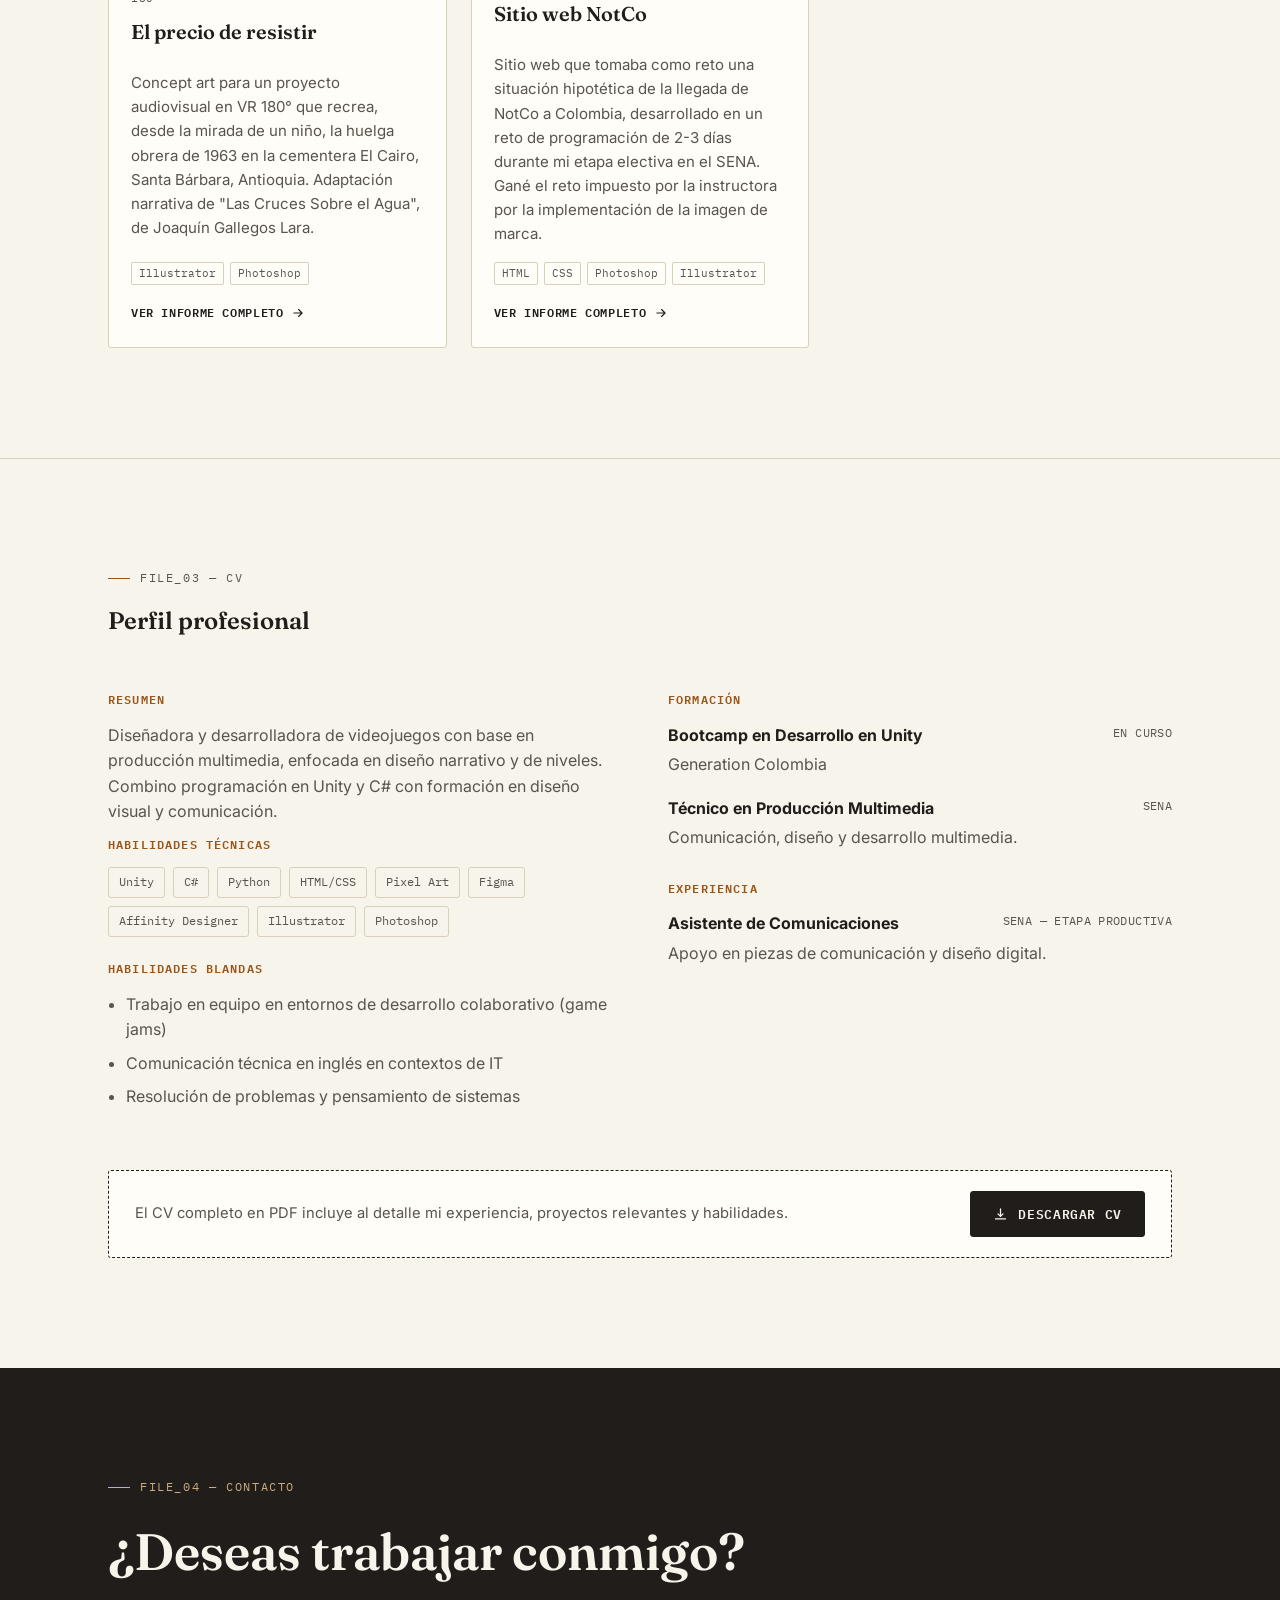
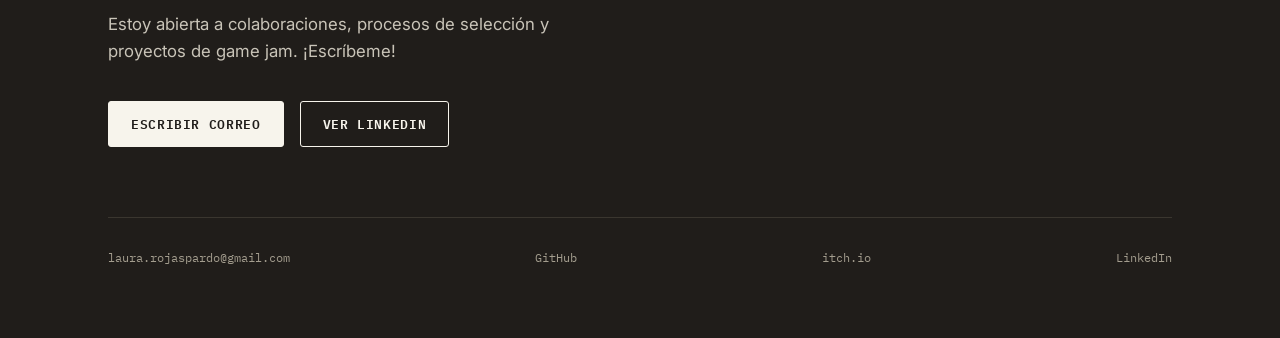
==== commit 5dc6cc94: "Refining the Portfolio Adding: - Images - Videos - Corrections (descriptions, skills, tools) - Desig" ====
--- a/index.html
+++ b/index.html
@@ -51,7 +51,7 @@
       <div class="hero__grid">
 
         <div class="hero__content">
-          <span class="hero__tag" data-i18n="idx.hero.tag">Ficha de perfil — activo</span>
+          <span class="hero__tag" data-i18n="idx.hero.tag">Ficha de perfil</span>
           <h1>Laura Katherinne<br>Rojas Pardo</h1>
           <p class="hero__role">
             <span class="sr-only">Game Developer / Game Designer / Level Designer</span>
@@ -73,11 +73,11 @@
         </div>
 
         <!-- Spotlight: proyecto actual, con fecha y redirección -->
-        <a href="projects/toxic-delicacies.html" class="hero__spotlight" aria-label="Toxic Delicacies — ver proyecto actual">
-          <span class="stamp stamp--done pcard__stamp" data-i18n="idx.card.tp.stamp">Finalizado</span>
-          <img src="assets/img/Main_ToxicDelicacies.png" alt="Toxic Delicacies">
+        <a href="projects/the-dream-stalker.html" class="hero__spotlight" aria-label="The Dream Stalker — ver proyecto actual">
+          <span class="stamp stamp--done pcard__stamp" data-i18n="idx.card.tds.stamp">Finalizado</span>
+          <img src="assets/img/Main_TheDreamStalker.png" alt="The Dream Stalker">
           <div class="hero__spotlight__meta" data-i18n="idx.hero.spotlight.meta">2026 · Finalizado</div>
-          <h3 class="hero__spotlight__title">Toxic Delicacies</h3>
+          <h3 class="hero__spotlight__title">The Dream Stalker</h3>
           <span class="hero__spotlight__cta"><span data-i18n="idx.hero.spotlight.cta">Ver proyecto actual</span> <svg viewBox="0 0 24 24" fill="none" stroke="currentColor" stroke-width="2"><path d="M5 12h14M13 6l6 6-6 6" stroke-linecap="round" stroke-linejoin="round"/></svg></span>
         </a>
 
@@ -89,15 +89,20 @@
   <!-- ===================== ABOUT ===================== -->
   <section id="sobre-mi" class="section">
     <div class="wrap">
-      <div class="section__head reveal">
-        <span class="eyebrow" data-i18n="idx.about.eyebrow">FILE_01 — Sobre mí</span>
-        <h2 data-i18n="idx.about.title">El camino de la producción de multimedia al diseño de mundos jugables</h2>
+      <div class="section__head about__head reveal">
+        <div class="about__head-text">
+          <span class="eyebrow" data-i18n="idx.about.eyebrow">FILE_01 — Sobre mí</span>
+          <h2 data-i18n="idx.about.title">El camino de la producción de multimedia al diseño de mundos jugables</h2>
+        </div>
+        <div class="about__photo-lg">
+          <img src="assets/Laura-rojas.jpg" alt="Laura Rojas Pardo">
+        </div>
       </div>
 
       <div class="about__grid">
         <div class="about__bio reveal">
           <p data-i18n="idx.about.p1">Soy Laura, diseñadora y desarrolladora de videojuegos con base en producción multimedia. Curso el bootcamp de Unity Developer en Generation Colombia, afinando herramientas técnicas que ya intuía desde el diseño visual: composición, ritmo y cómo guiar la atención de alguien a través de un espacio.</p>
-          <p data-i18n="idx.about.p2">Me interesa particularmente el diseño narrativo y el diseño de niveles, sobre todo en juegos de plataformas y de inspección: espacios y sistemas donde cada mecánica cuenta algo sobre el mundo que representa. He explorado esto en distintos proyectos de game jam, combinando puzzles de deducción con narrativa ambiental.</p>
+          <p data-i18n="idx.about.p2">Me interesa particularmente el diseño narrativo, el diseño de UI y el diseño de niveles, sobre todo en juegos de plataformas y de inspección: espacios y sistemas donde cada mecánica cuenta algo sobre el mundo que representa. He explorado esto en distintos proyectos de game jam, combinando puzzles de deducción con narrativa ambiental.</p>
           <p data-i18n="idx.about.p3">Vengo del branding y la ilustración digital, así que cuido tanto la lógica de un sistema como la piel visual que lo comunica.</p>
         </div>
 
@@ -114,12 +119,15 @@
           <div class="tag-row">
             <span class="tag">Pixel Art</span>
             <span class="tag">Affinity Designer</span>
+            <span class="tag">GitHub</span>
+            <span class="tag">Figma</span>
             <span class="tag">Illustrator</span>
             <span class="tag">Photoshop</span>
           </div>
           <h4 data-i18n="idx.about.focus">Enfoque</h4>
           <div class="tag-row">
             <span class="tag">Narrative Design</span>
+            <span class="tag">UI Design</span>
             <span class="tag">Level Design</span>
             <span class="tag">Platformers</span>
           </div>
@@ -141,9 +149,24 @@
       <div class="portfolio__group reveal">
         <div class="portfolio__grouphead">
           <h3 data-i18n="idx.portfolio.games.title">Videojuegos</h3>
-          <span data-i18n="idx.portfolio.games.count">02 proyectos</span>
+          <span data-i18n="idx.portfolio.games.count">03 proyectos</span>
         </div>
         <div class="card-grid">
+
+          <!-- The Dream Stalker -->
+          <article class="pcard">
+            <div class="pcard__media">
+              <img src="assets/img/Main_TheDreamStalker.png" alt="The Dream Stalker">
+              <span class="stamp stamp--done pcard__stamp" data-i18n="idx.card.tds.stamp">Finalizado</span>
+            </div>
+            <div class="pcard__body">
+              <div class="pcard__meta" data-i18n="idx.card.tds.meta">2026 · You Really Shouldn't Mix Those Game Jam</div>
+              <h4 class="pcard__title">The Dream Stalker</h4>
+              <p class="pcard__desc" data-i18n="idx.card.tds.desc">Juego de terror en primera persona: purifica dos mitades opuestas de una criatura híbrida entre pesadilla y sueño antes de que consuma al niño que sueña.</p>
+              <div class="pcard__tools"><span>Unity</span><span>C#</span><span>Figma</span><span>GitHub</span><span>Affinity Designer</span></div>
+              <a href="projects/the-dream-stalker.html" class="pcard__link"><span data-i18n="common.viewreport">Ver informe completo</span> <svg viewBox="0 0 24 24" fill="none" stroke="currentColor" stroke-width="2"><path d="M5 12h14M13 6l6 6-6 6" stroke-linecap="round" stroke-linejoin="round"/></svg></a>
+            </div>
+          </article>
 
           <!-- Toxic Delicacies -->
           <article class="pcard">
@@ -155,7 +178,7 @@
               <div class="pcard__meta" data-i18n="idx.card.tp.meta">2026 · Game Jam MadeToBePlayed</div>
               <h4 class="pcard__title">Toxic Delicacies</h4>
               <p class="pcard__desc" data-i18n="idx.card.tp.desc">Juego de inspección y memoria en primera persona creado para la Game Jam MadeToBePlayed. El jugador es el degustador de un restaurante y debe identificar qué combinaciones de ingredientes son tóxicas antes de servir cada plato.</p>
-              <div class="pcard__tools"><span>Unity</span><span>C#</span><span>Pixel Art</span></div>
+              <div class="pcard__tools"><span>Unity</span><span>GitHub</span><span>Pixel Art</span><span>Affinity Designer</span></div>
               <a href="projects/toxic-delicacies.html" class="pcard__link"><span data-i18n="common.viewreport">Ver informe completo</span> <svg viewBox="0 0 24 24" fill="none" stroke="currentColor" stroke-width="2"><path d="M5 12h14M13 6l6 6-6 6" stroke-linecap="round" stroke-linejoin="round"/></svg></a>
             </div>
           </article>
@@ -193,7 +216,7 @@
               <span class="stamp stamp--done pcard__stamp" data-i18n="idx.card.epr.stamp">Finalizado</span>
             </div>
             <div class="pcard__body">
-              <div class="pcard__meta" data-i18n="idx.card.epr.meta">Concept art · Preproducción VR 180°</div>
+              <div class="pcard__meta" data-i18n="idx.card.epr.meta">2025 · Concept art · Preproducción VR 180°</div>
               <h4 class="pcard__title">El precio de resistir</h4>
               <p class="pcard__desc" data-i18n="idx.card.epr.desc">Concept art para un proyecto audiovisual en VR 180° que recrea, desde la mirada de un niño, la huelga obrera de 1963 en la cementera El Cairo, Santa Bárbara, Antioquia. Adaptación narrativa de "Las Cruces Sobre el Agua", de Joaquín Gallegos Lara.</p>
               <div class="pcard__tools"><span>Illustrator</span><span>Photoshop</span></div>
@@ -207,9 +230,9 @@
               <span class="stamp stamp--done pcard__stamp" data-i18n="idx.card.notco.stamp">Ganador del reto</span>
             </div>
             <div class="pcard__body">
-              <div class="pcard__meta" data-i18n="idx.card.notco.meta">SENA · Reto de programación</div>
+              <div class="pcard__meta" data-i18n="idx.card.notco.meta">2023 · SENA · Reto de programación</div>
               <h4 class="pcard__title">Sitio web NotCo</h4>
-              <p class="pcard__desc" data-i18n="idx.card.notco.desc">Sitio web para el ingreso de NotCo a Colombia, desarrollado en un reto de programación de 2-3 días durante mi etapa electiva en el SENA. Gané el reto por la implementación de la imagen de marca.</p>
+              <p class="pcard__desc" data-i18n="idx.card.notco.desc">Sitio web que tomaba como reto una situación hipotética de la llegada de NotCo a Colombia, desarrollado en un reto de programación de 2-3 días durante mi etapa electiva en el SENA. Gané el reto impuesto por la instructora por la implementación de la imagen de marca.</p>
               <div class="pcard__tools"><span>HTML</span><span>CSS</span><span>Photoshop</span><span>Illustrator</span></div>
               <a href="projects/notco-web.html" class="pcard__link"><span data-i18n="common.viewreport">Ver informe completo</span> <svg viewBox="0 0 24 24" fill="none" stroke="currentColor" stroke-width="2"><path d="M5 12h14M13 6l6 6-6 6" stroke-linecap="round" stroke-linejoin="round"/></svg></a>
             </div>
@@ -237,7 +260,7 @@
           <h4 data-i18n="idx.cv.tech.title">Habilidades técnicas</h4>
           <div class="tag-row">
             <span class="tag">Unity</span><span class="tag">C#</span><span class="tag">Python</span>
-            <span class="tag">HTML/CSS</span><span class="tag">Pixel Art</span><span class="tag">Affinity Designer</span>
+            <span class="tag">HTML/CSS</span><span class="tag">Pixel Art</span><span class="tag">Figma</span><span class="tag">Affinity Designer</span>
             <span class="tag">Illustrator</span><span class="tag">Photoshop</span>
           </div>
 
@@ -252,7 +275,7 @@
         <div class="cv__block">
           <h4 data-i18n="idx.cv.edu.title">Formación</h4>
           <div class="cv__entry">
-            <div class="cv__entry-head"><strong>Bootcamp en Game Development</strong><span data-i18n="idx.cv.edu.e1.status">En curso</span></div>
+            <div class="cv__entry-head"><strong data-i18n="idx.cv.edu.e1.title">Bootcamp en Desarrollo en Unity</strong><span data-i18n="idx.cv.edu.e1.status">En curso</span></div>
             <p>Generation Colombia</p>
           </div>
           <div class="cv__entry">
@@ -282,8 +305,8 @@
   <section id="contacto" class="contact">
     <div class="wrap">
       <span class="eyebrow" data-i18n="idx.contact.eyebrow">FILE_04 — Contacto</span>
-      <h2 data-i18n="idx.contact.title">¿Trabajamos en un jam, un juego, o algo entre ambos?</h2>
-      <p class="contact__desc" data-i18n="idx.contact.desc">Estoy abierta a colaboraciones, procesos de selección y proyectos de game jam. Escríbeme y te respondo pronto.</p>
+      <h2 data-i18n="idx.contact.title">¿Deseas trabajar conmigo?</h2>
+      <p class="contact__desc" data-i18n="idx.contact.desc">Estoy abierta a colaboraciones, procesos de selección y proyectos de game jam. ¡Escríbeme!</p>
       <div class="contact__actions">
         <a href="mailto:laura.rojaspardo@gmail.com" class="btn" data-i18n="idx.contact.btn.email">Escribir correo</a>
         <a href="https://www.linkedin.com/in/laura-katherinne-rojas-pardo" target="_blank" rel="noopener" class="btn btn--ghost" data-i18n="idx.contact.btn.linkedin">Ver LinkedIn</a>
--- a/css/styles.css
+++ b/css/styles.css
@@ -1,7 +1,7 @@
 /* ============================================================
    LAURA ROJAS — PORTFOLIO
    Dirección visual: "informe de inspección"
-   Inspirado en Toxic Delicacies: fichas de evidencia, sellos de
+   Estilo: fichas de evidencia, sellos de
    estado, franjas de peligro para contenido pendiente.
    ============================================================ */
 
@@ -462,8 +462,36 @@
 
 /* ---------- Section shell ---------- */
 .section { padding: 110px 0; border-top: 1px solid var(--line); }
-.section__head { max-width: 640px; margin-bottom: 56px; }
+.section__head { max-width: 640px; margin-bottom: 50px; }
 .section__head p { color: var(--ink-soft); font-size: 1.05rem; margin-top: 10px; }
+
+
+.about__head {
+  max-width: none;
+  display: flex;
+  align-items: center;
+  justify-content: flex-start;
+  gap: 40px;
+  flex-wrap: wrap;
+}
+.about__head-text { flex: 1 1 380px; max-width: 640px;}
+.about__photo-lg {
+  flex: 0 0 auto;
+  width: 190px;
+}
+.about__photo-lg img,
+.about__photo-lg .media-placeholder {
+  width: 100%;
+  aspect-ratio: 1;
+  border-radius: var(--radius);
+  border: 1px solid var(--line);
+  transform: rotate(-3deg);
+  object-fit: cover;
+  display: block;
+}
+@media (max-width: 640px) {
+  .about__photo-lg { width: 140px; }
+}
 
 /* ---------- About ---------- */
 .about__grid {
@@ -739,9 +767,67 @@
 .pheader__lede { max-width: 640px; color: var(--ink-soft); font-size: 1.1rem; }
 .pheader__stamps { display: flex; gap: 10px; margin-bottom: 20px; flex-wrap: wrap; }
 
+/* ============================================================
+   HEADER CON VIDEO (layout de dos columnas)
+   ============================================================ */
+.pheader__grid {
+  display: grid;
+  grid-template-columns: 1.3fr 1fr;
+  gap: 44px;
+  align-items: center;
+}
+@media (max-width: 900px) {
+  .pheader__grid { grid-template-columns: 1fr; gap: 32px; }
+}
+.pheader__media { width: 100%; }
+
+/* Envoltorio responsive para un iframe/video real (relación 16:9) */
+.video-embed {
+  position: relative;
+  width: 100%;
+  aspect-ratio: 16 / 9;
+  border-radius: var(--radius);
+  overflow: hidden;
+  border: 1px solid var(--line);
+}
+.video-embed iframe,
+.video-embed video {
+  width: 100%;
+  height: 100%;
+  border: 0;
+  display: block;
+}
+
+/* Placeholder mientras no hay video (misma familia visual que .media-placeholder) */
+.video-placeholder {
+  aspect-ratio: 16 / 9;
+  width: 100%;
+  background: repeating-linear-gradient(135deg, var(--bg-alt) 0 12px, var(--stripe) 12px 24px);
+  opacity: 0.55;
+  border: 1px solid var(--line);
+  border-radius: var(--radius);
+  display: flex;
+  flex-direction: column;
+  align-items: center;
+  justify-content: center;
+  gap: 10px;
+}
+.video-placeholder__icon { width: 32px; height: 32px; color: var(--ink); }
+.video-placeholder__label {
+  background: var(--bg);
+  border: 2px solid var(--ink);
+  color: var(--ink);
+  font-family: var(--font-mono);
+  font-size: 0.7rem;
+  letter-spacing: 0.08em;
+  text-transform: uppercase;
+  padding: 5px 12px;
+  white-space: nowrap;
+}
+
 .infobar {
   display: grid;
-  grid-template-columns: repeat(4, 1fr);
+  grid-template-columns: 0.35fr 0.9fr 1.3fr 1.3fr;
   gap: 24px;
   margin-top: 46px;
   padding-top: 30px;
@@ -768,6 +854,8 @@
 .pbody__section p { color: var(--ink-soft); font-size: 1.03rem; margin: 0 0 16px; }
 .pbody__section p:last-child { margin-bottom: 0; }
 
+.pbody__section--wide { max-width: none; }
+
 .process-list { list-style: none; margin: 0; padding: 0; }
 .process-list li {
   position: relative;
@@ -791,11 +879,65 @@
 
 .pgallery {
   display: grid;
-  grid-template-columns: repeat(2, 1fr);
+  grid-template-columns: repeat(auto-fill, minmax(230px, 1fr));
   gap: 18px;
 }
 .pgallery .media-placeholder { border: 1px solid var(--line); border-radius: var(--radius); }
-@media (max-width: 700px) { .pgallery { grid-template-columns: 1fr; } }
+.pgallery img {
+  width: 100%;
+  aspect-ratio: 4 / 3;
+  object-fit: cover;
+  border-radius: var(--radius);
+  border: 1px solid var(--line);
+  cursor: zoom-in;
+  transition: transform 0.2s ease, box-shadow 0.2s ease;
+  display: block;
+}
+.pgallery img:hover {
+  transform: translateY(-3px);
+  box-shadow: 0 14px 28px -16px rgba(32, 29, 26, 0.4);
+}
+
+/* LIGHTBOX — vista ampliada de imágenes de galería */
+.lightbox-overlay {
+  position: fixed;
+  inset: 0;
+  background: rgba(10, 9, 7, 0.88);
+  display: flex;
+  align-items: center;
+  justify-content: center;
+  z-index: 1000;
+  padding: 40px;
+  opacity: 0;
+  pointer-events: none;
+  transition: opacity 0.25s ease;
+}
+.lightbox-overlay.is-open { opacity: 1; pointer-events: auto; }
+.lightbox-overlay img {
+  max-width: 90vw;
+  max-height: 88vh;
+  object-fit: contain;
+  border-radius: var(--radius);
+  box-shadow: 0 30px 60px -20px rgba(0, 0, 0, 0.6);
+}
+.lightbox-overlay__close {
+  position: absolute;
+  top: 22px;
+  right: 26px;
+  width: 42px;
+  height: 42px;
+  border-radius: 50%;
+  border: 1.5px solid rgba(247, 244, 236, 0.7);
+  background: transparent;
+  color: #F7F4EC;
+  display: flex;
+  align-items: center;
+  justify-content: center;
+  cursor: pointer;
+  transition: background 0.2s ease;
+}
+.lightbox-overlay__close:hover { background: rgba(247, 244, 236, 0.15); }
+.lightbox-overlay__close svg { width: 18px; height: 18px; }
 
 .plinks { display: flex; flex-wrap: wrap; gap: 14px; }
 
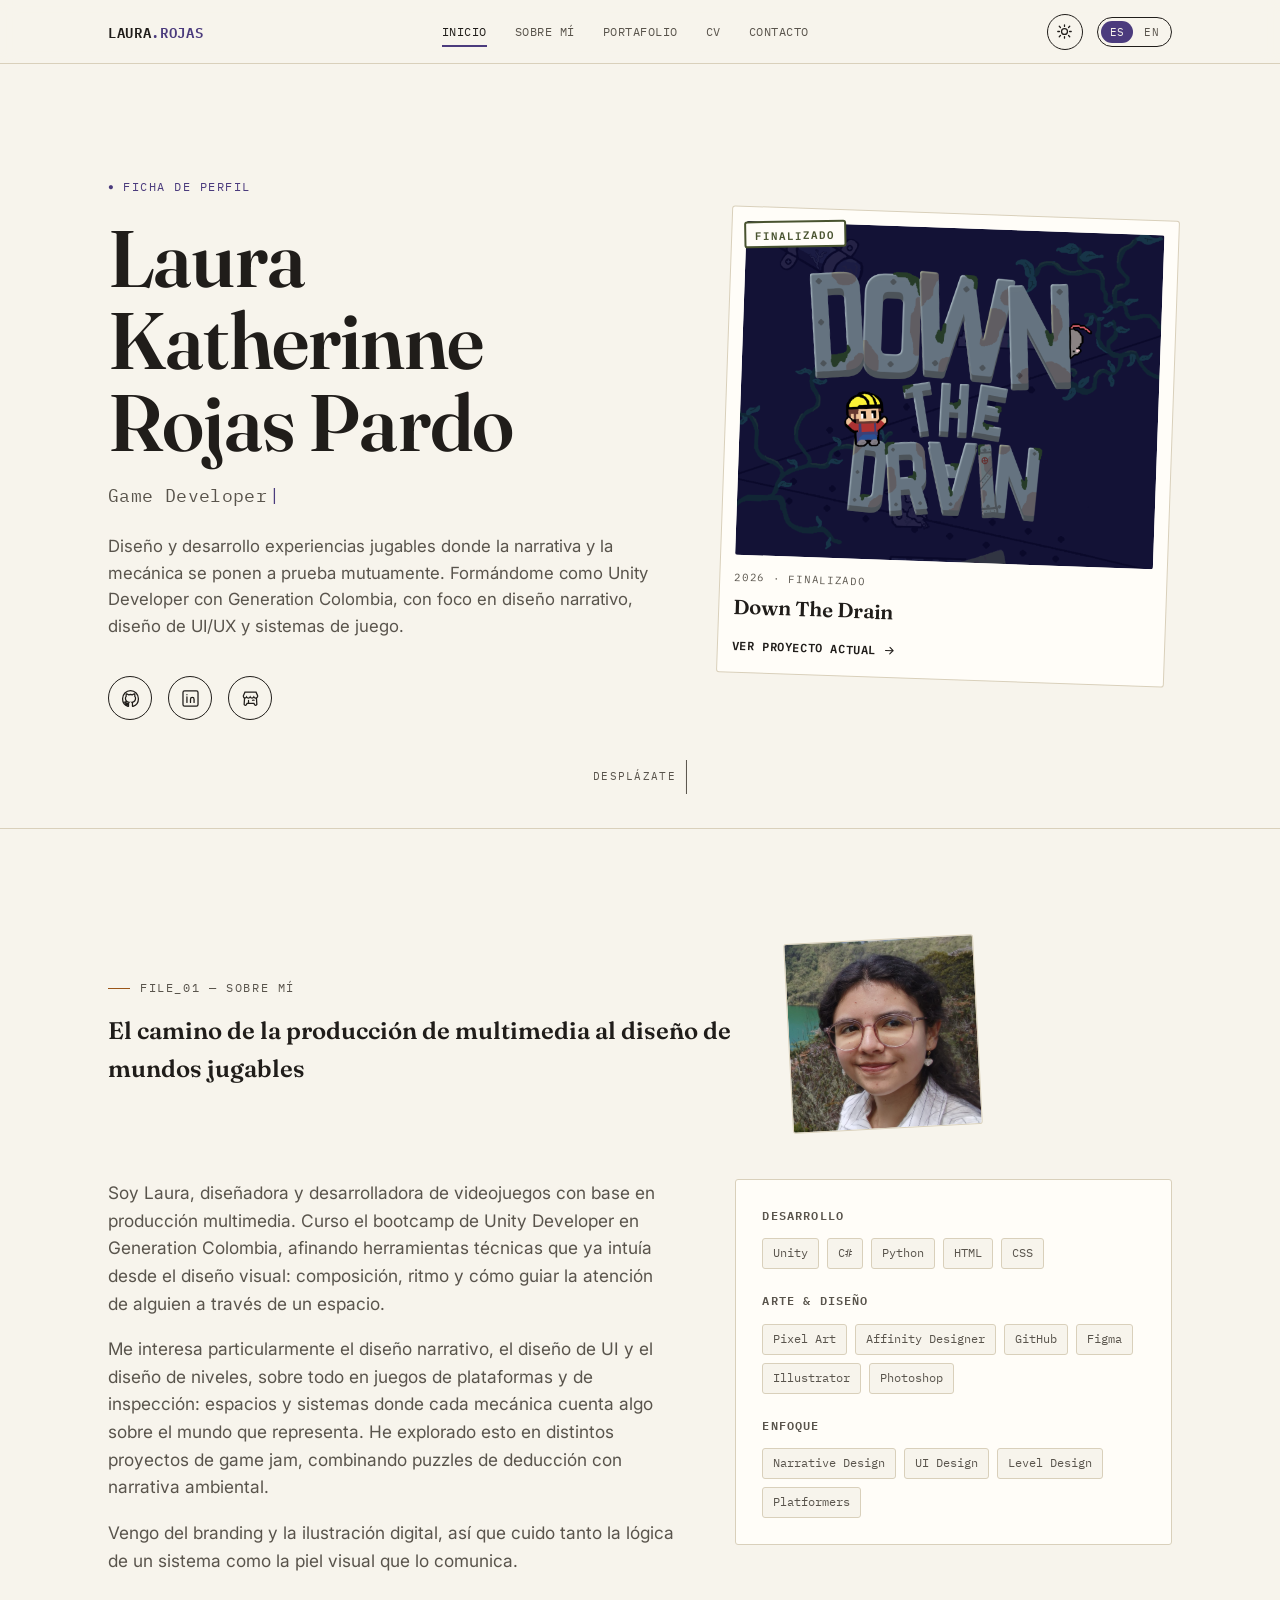
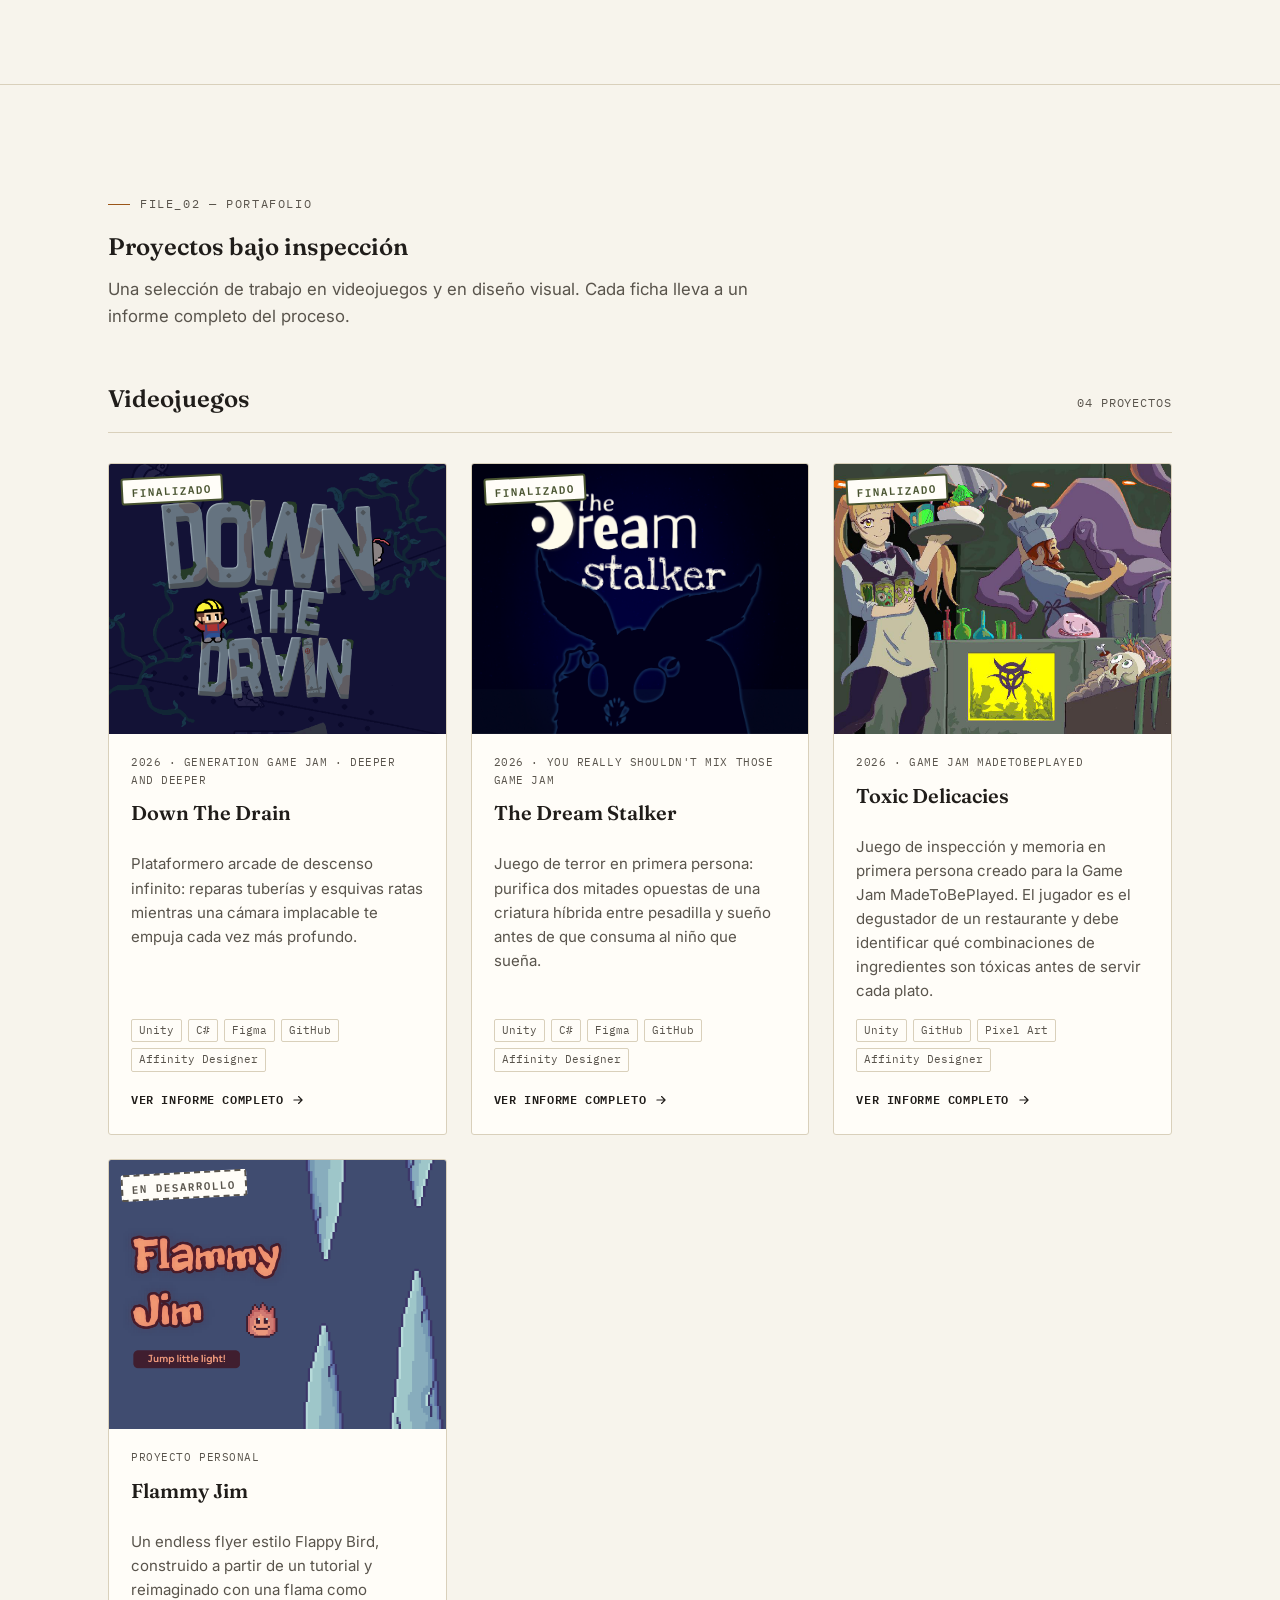
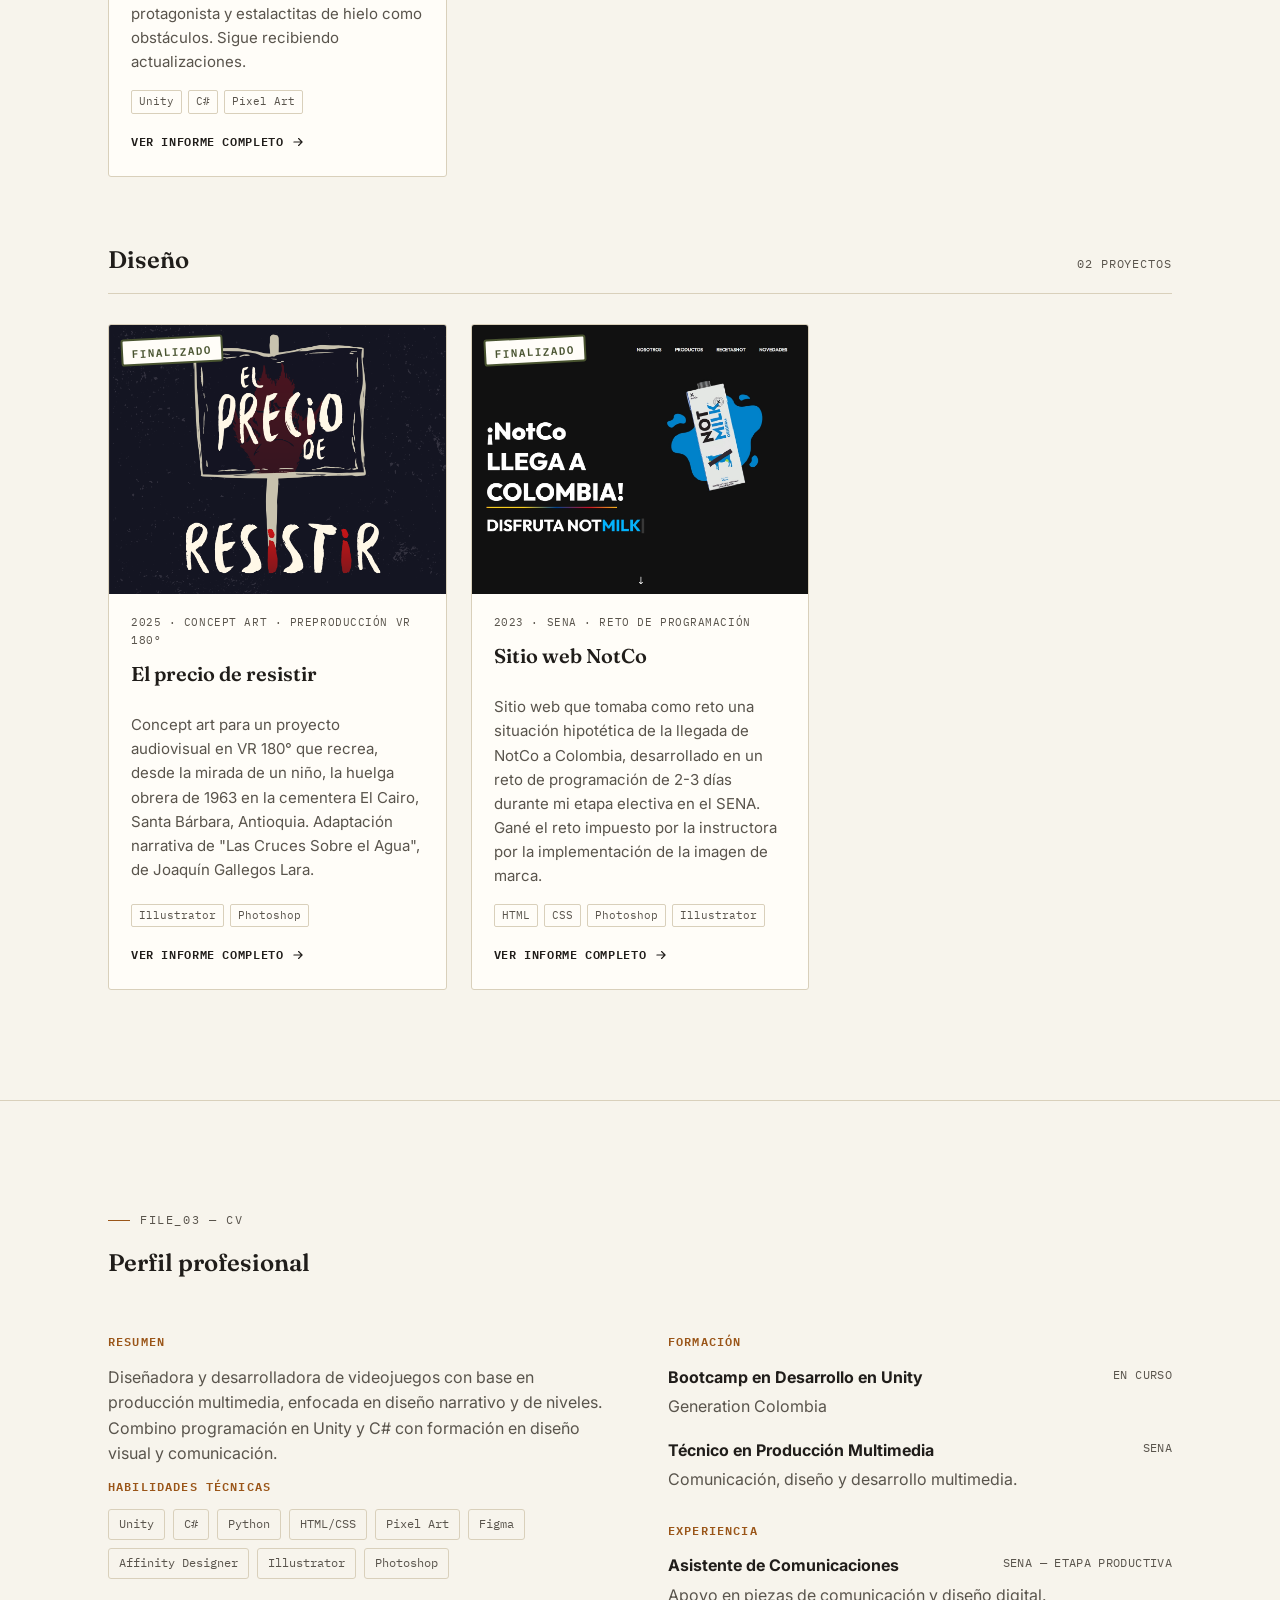
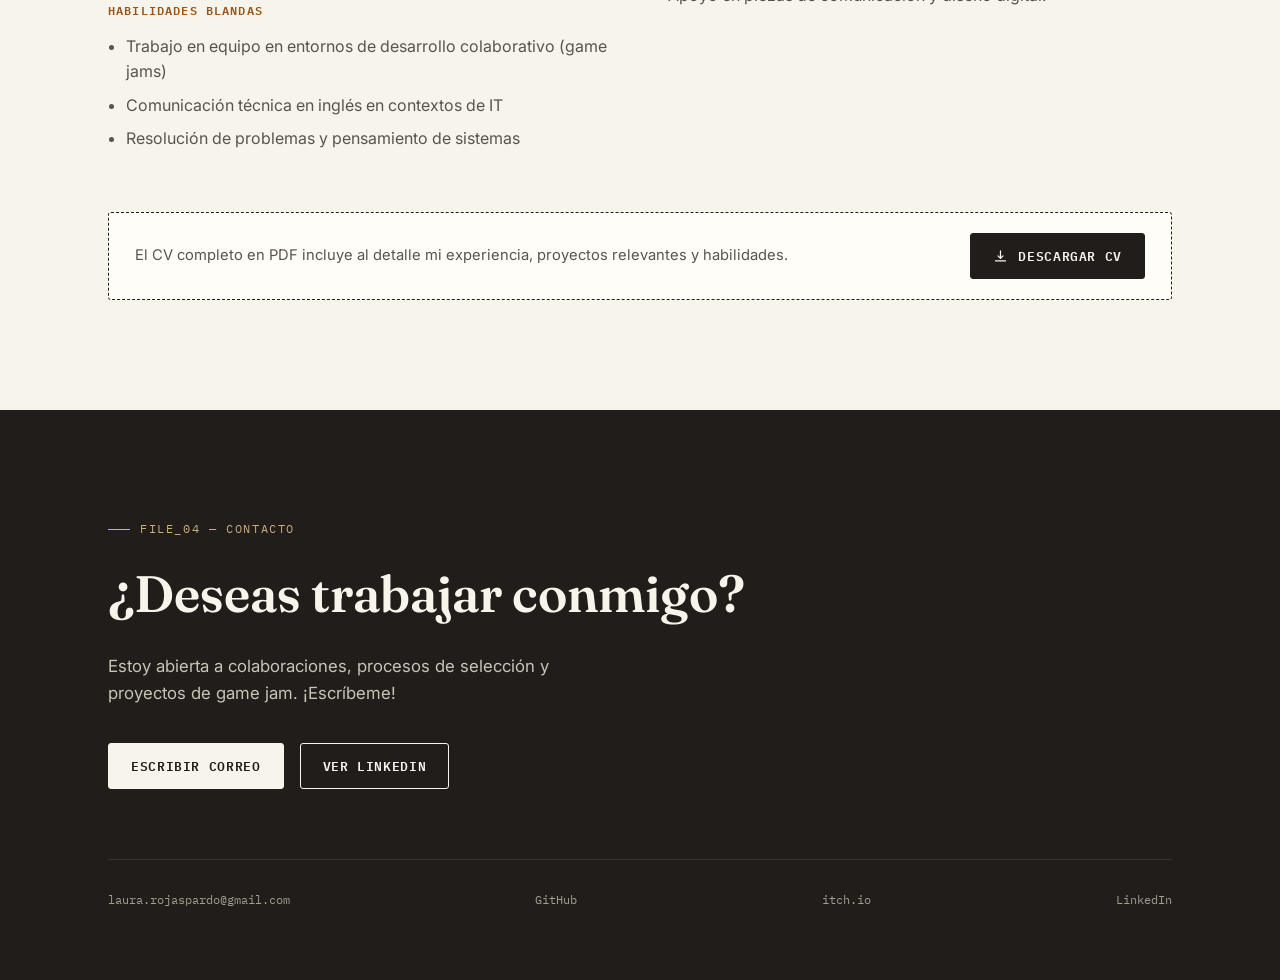
==== commit 21ef2490: "Add New Project and New Gallery - New Project: Down The Drain - New Gallery of my Work" ====
--- a/index.html
+++ b/index.html
@@ -73,11 +73,11 @@
         </div>
 
         <!-- Spotlight: proyecto actual, con fecha y redirección -->
-        <a href="projects/the-dream-stalker.html" class="hero__spotlight" aria-label="The Dream Stalker — ver proyecto actual">
-          <span class="stamp stamp--done pcard__stamp" data-i18n="idx.card.tds.stamp">Finalizado</span>
-          <img src="assets/img/Main_TheDreamStalker.png" alt="The Dream Stalker">
+        <a href="projects/down-the-drain.html" class="hero__spotlight" aria-label="Down The Drain — ver proyecto actual">
+          <span class="stamp stamp--done pcard__stamp" data-i18n="idx.card.dtd.stamp">Finalizado</span>
+          <img src="assets/img/Main_DownTheDrain.png" alt="Down The Drain"> 
           <div class="hero__spotlight__meta" data-i18n="idx.hero.spotlight.meta">2026 · Finalizado</div>
-          <h3 class="hero__spotlight__title">The Dream Stalker</h3>
+          <h3 class="hero__spotlight__title">Down The Drain</h3>
           <span class="hero__spotlight__cta"><span data-i18n="idx.hero.spotlight.cta">Ver proyecto actual</span> <svg viewBox="0 0 24 24" fill="none" stroke="currentColor" stroke-width="2"><path d="M5 12h14M13 6l6 6-6 6" stroke-linecap="round" stroke-linejoin="round"/></svg></span>
         </a>
 
@@ -149,9 +149,24 @@
       <div class="portfolio__group reveal">
         <div class="portfolio__grouphead">
           <h3 data-i18n="idx.portfolio.games.title">Videojuegos</h3>
-          <span data-i18n="idx.portfolio.games.count">03 proyectos</span>
+          <span data-i18n="idx.portfolio.games.count">04 proyectos</span>
         </div>
         <div class="card-grid">
+
+          <!-- Down The Drain -->
+          <article class="pcard">
+            <div class="pcard__media">
+              <img src="assets/img/Main_DownTheDrain.png" alt="Down The Drain">
+              <span class="stamp stamp--done pcard__stamp" data-i18n="idx.card.dtd.stamp">Finalizado</span>
+            </div>
+            <div class="pcard__body">
+              <div class="pcard__meta" data-i18n="idx.card.dtd.meta">2026 · Generation Game Jam · Deeper and Deeper</div>
+              <h4 class="pcard__title">Down The Drain</h4>
+              <p class="pcard__desc" data-i18n="idx.card.dtd.desc">Plataformero arcade de descenso infinito: reparas tuberías y esquivas ratas mientras una cámara implacable te empuja cada vez más profundo.</p>
+              <div class="pcard__tools"><span>Unity</span><span>C#</span><span>Figma</span><span>GitHub</span><span>Affinity Designer</span></div>
+              <a href="projects/down-the-drain.html" class="pcard__link"><span data-i18n="common.viewreport">Ver informe completo</span> <svg viewBox="0 0 24 24" fill="none" stroke="currentColor" stroke-width="2"><path d="M5 12h14M13 6l6 6-6 6" stroke-linecap="round" stroke-linejoin="round"/></svg></a>
+            </div>
+          </article>
 
           <!-- The Dream Stalker -->
           <article class="pcard">
--- a/css/styles.css
+++ b/css/styles.css
@@ -64,6 +64,16 @@
 * { box-sizing: border-box; }
 html { scroll-behavior: smooth; }
 
+/* Color de selección de texto, acorde a la paleta violeta del sitio */
+::selection {
+  background: var(--violet);
+  color: var(--bg);
+}
+::-moz-selection {
+  background: var(--violet);
+  color: var(--bg);
+}
+
 @media (prefers-reduced-motion: reduce) {
   html { scroll-behavior: auto; }
   *, *::before, *::after { animation-duration: 0.01ms !important; transition-duration: 0.01ms !important; }
@@ -734,7 +744,7 @@
   font-size: 0.78rem;
   color: #A39D8E;
 }
-.contact__links a:hover { color: var(--bg); }
+.contact__links a:hover { color: #C9C4B8; }
 
 /* ---------- Scroll reveal ---------- */
 .reveal {
@@ -939,6 +949,32 @@
 .lightbox-overlay__close:hover { background: rgba(247, 244, 236, 0.15); }
 .lightbox-overlay__close svg { width: 18px; height: 18px; }
 
+.lightbox-overlay__nav {
+  position: absolute;
+  top: 50%;
+  transform: translateY(-50%);
+  width: 48px;
+  height: 48px;
+  border-radius: 50%;
+  border: 1.5px solid rgba(247, 244, 236, 0.7);
+  background: rgba(10, 9, 7, 0.4);
+  color: #F7F4EC;
+  display: flex;
+  align-items: center;
+  justify-content: center;
+  cursor: pointer;
+  transition: background 0.2s ease;
+}
+.lightbox-overlay__nav:hover { background: rgba(247, 244, 236, 0.18); }
+.lightbox-overlay__nav svg { width: 22px; height: 22px; }
+.lightbox-overlay__nav--prev { left: 18px; }
+.lightbox-overlay__nav--next { right: 18px; }
+@media (max-width: 640px) {
+  .lightbox-overlay__nav { width: 40px; height: 40px; }
+  .lightbox-overlay__nav--prev { left: 8px; }
+  .lightbox-overlay__nav--next { right: 8px; }
+}
+
 .plinks { display: flex; flex-wrap: wrap; gap: 14px; }
 
 footer.psimplefoot {
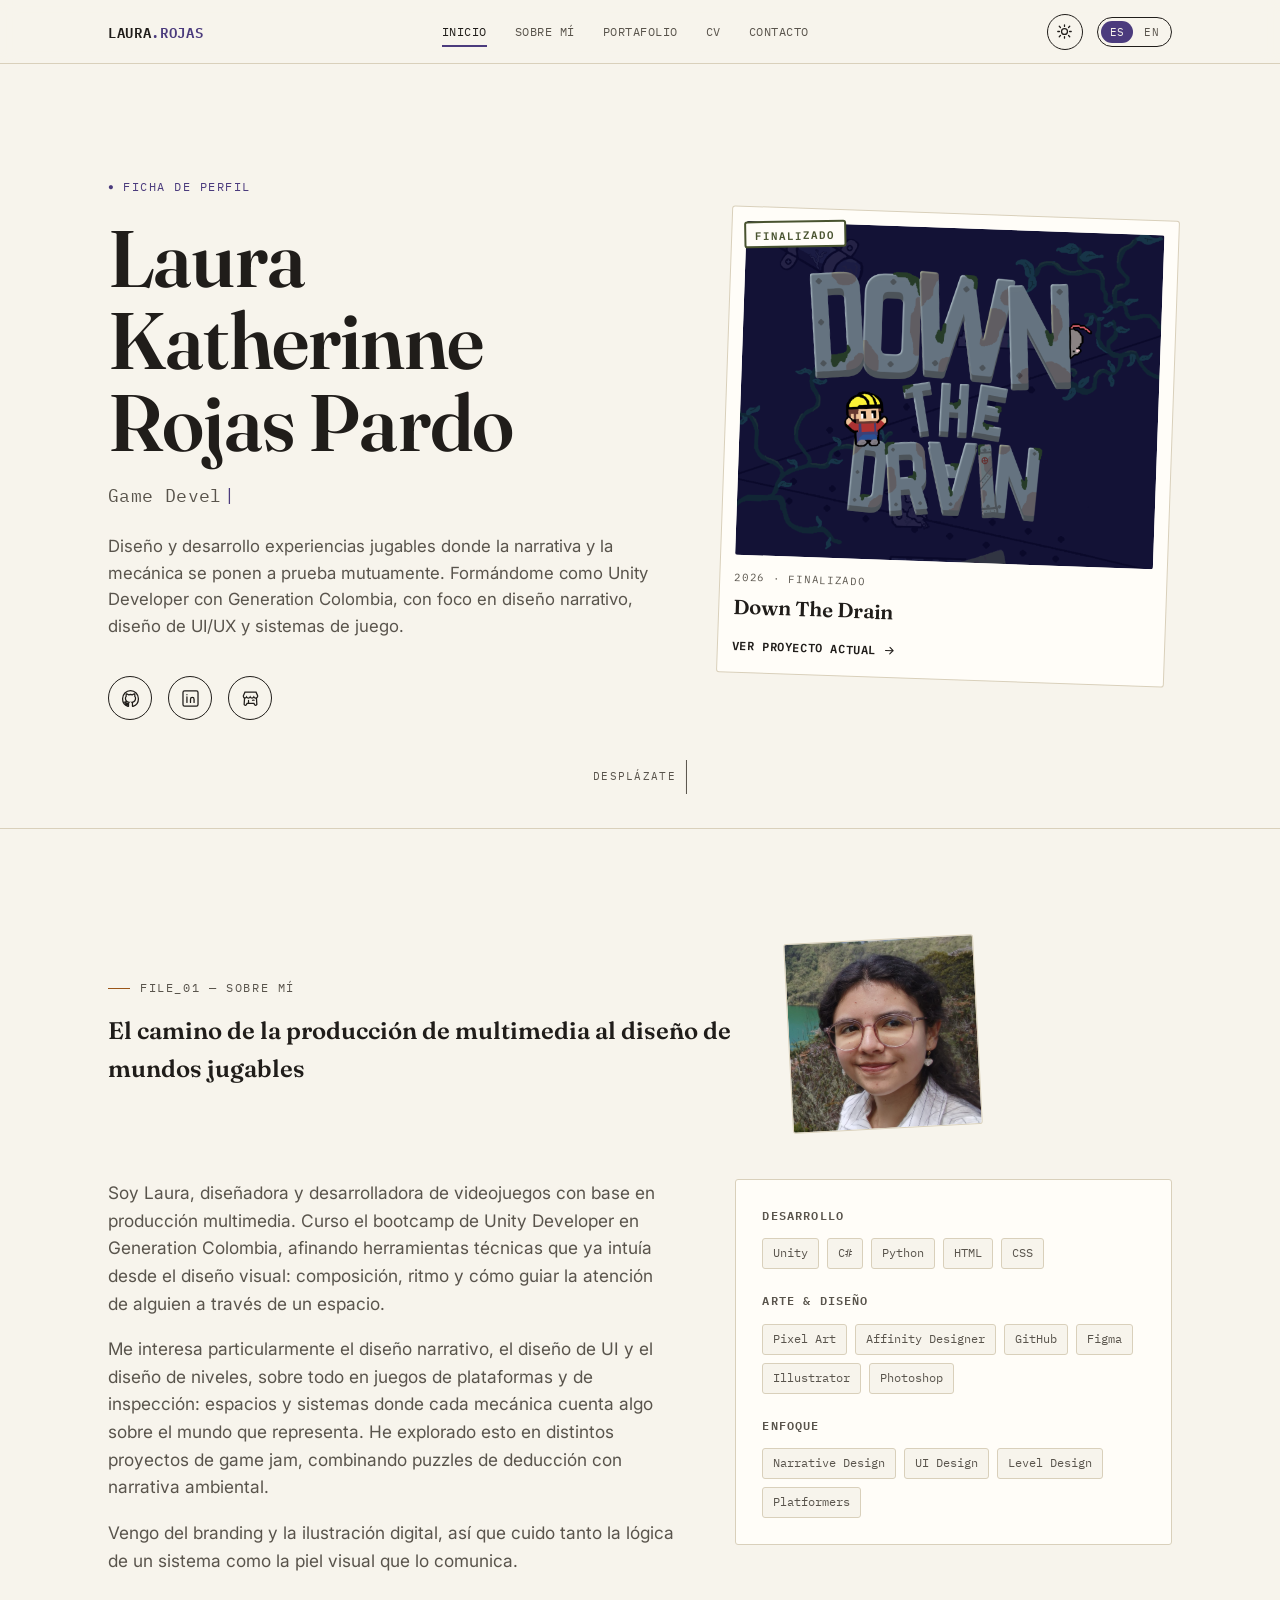
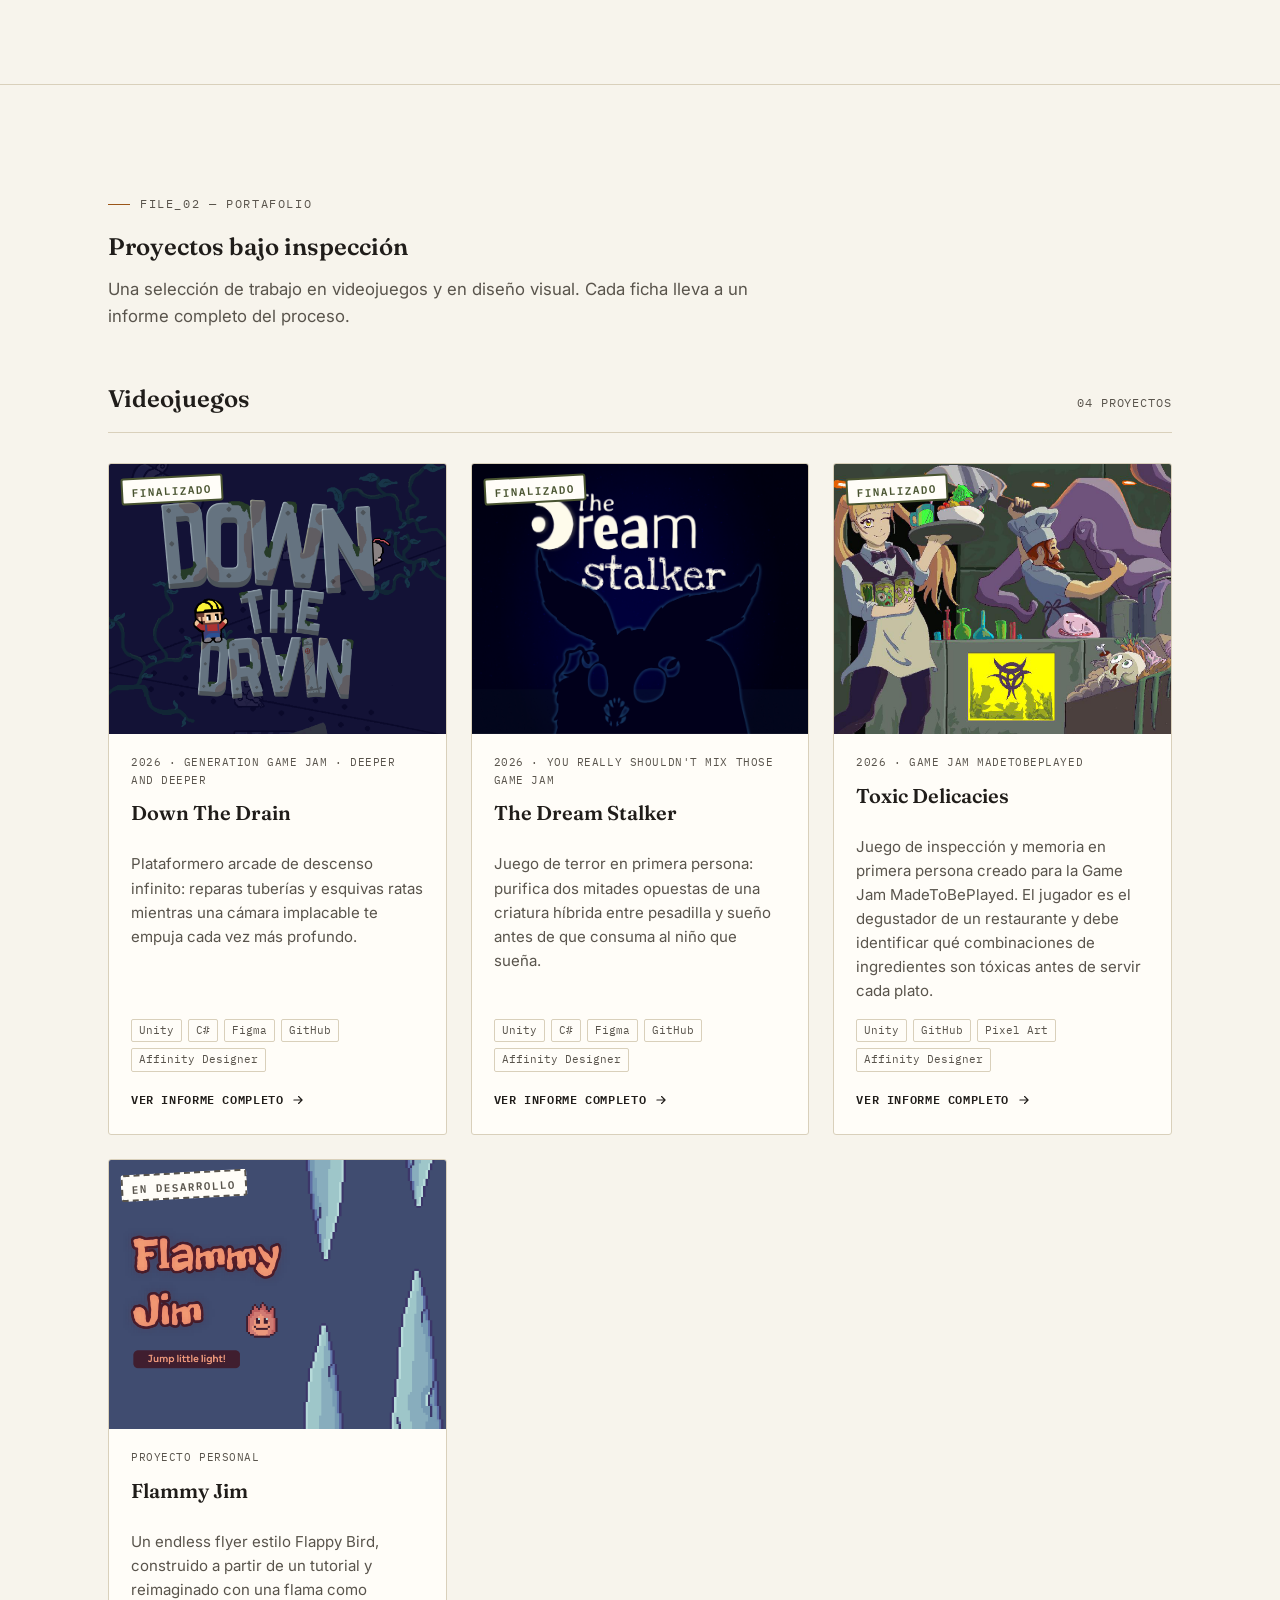
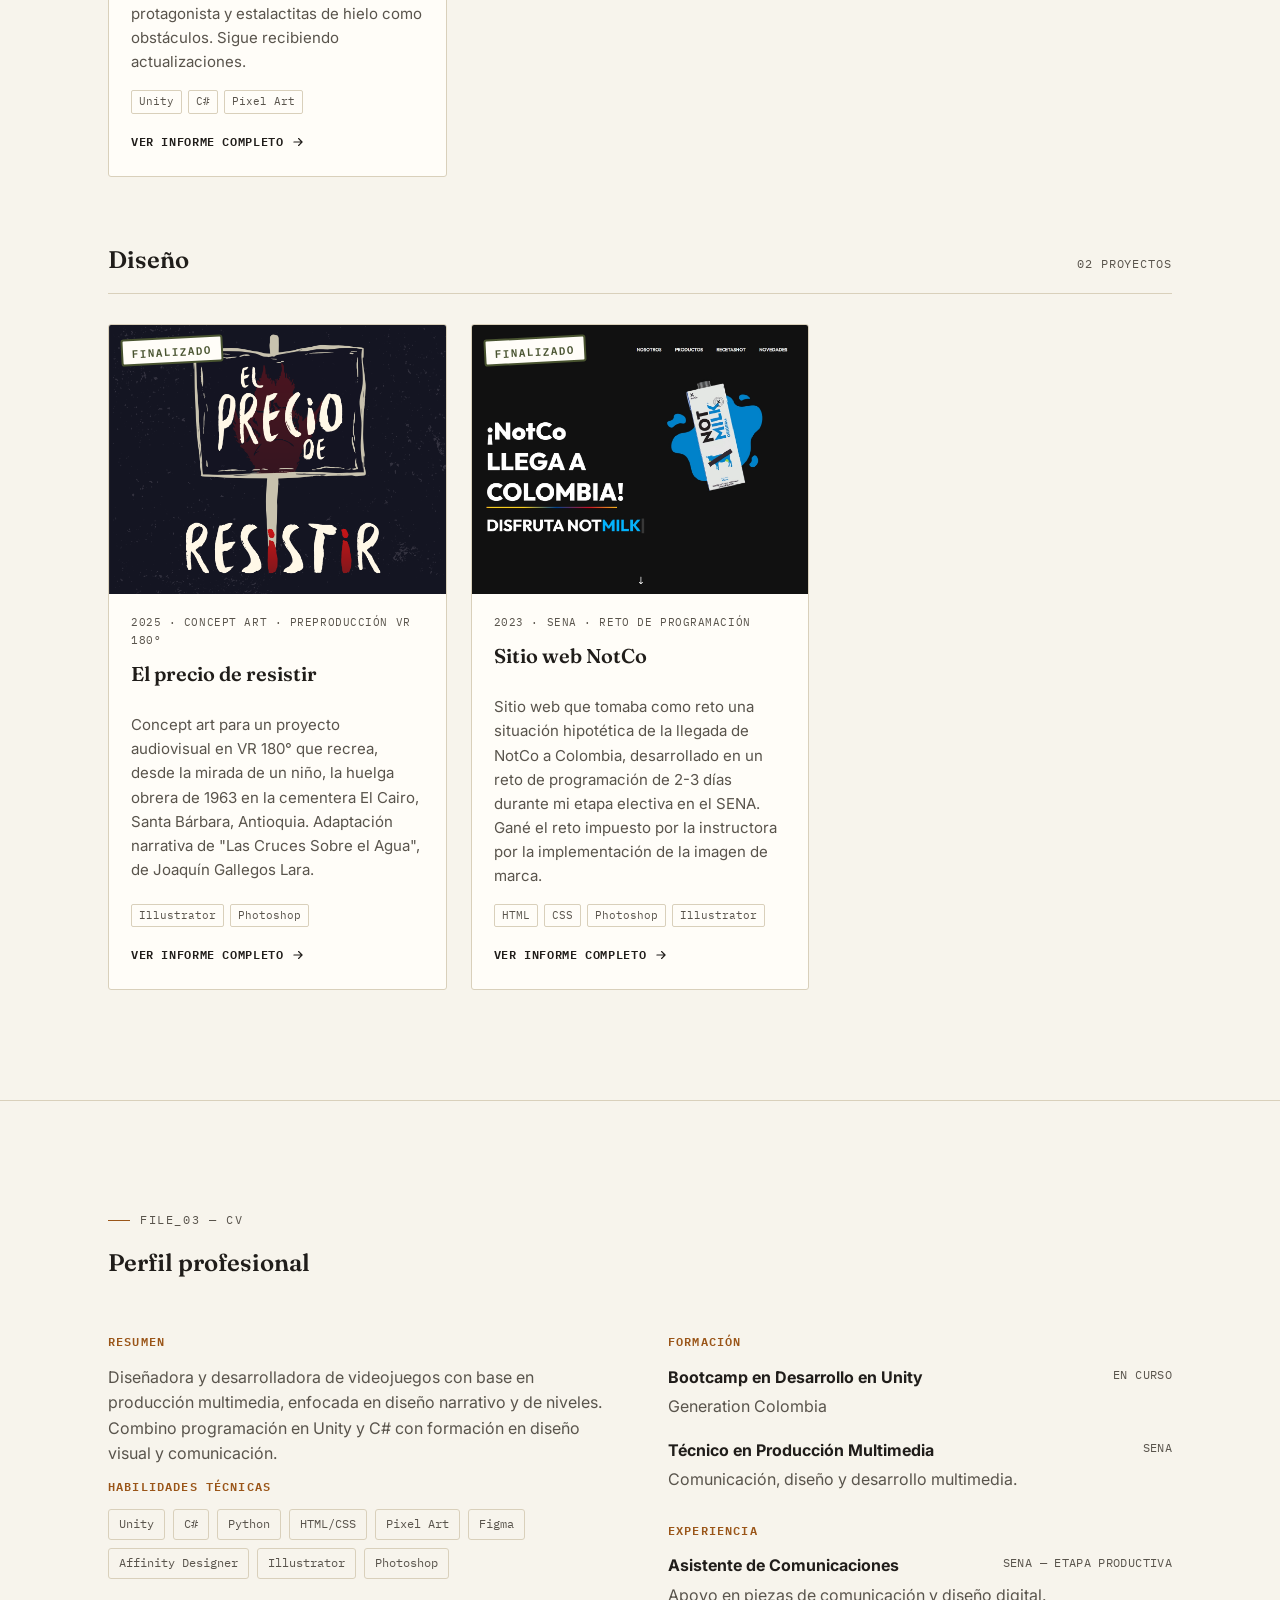
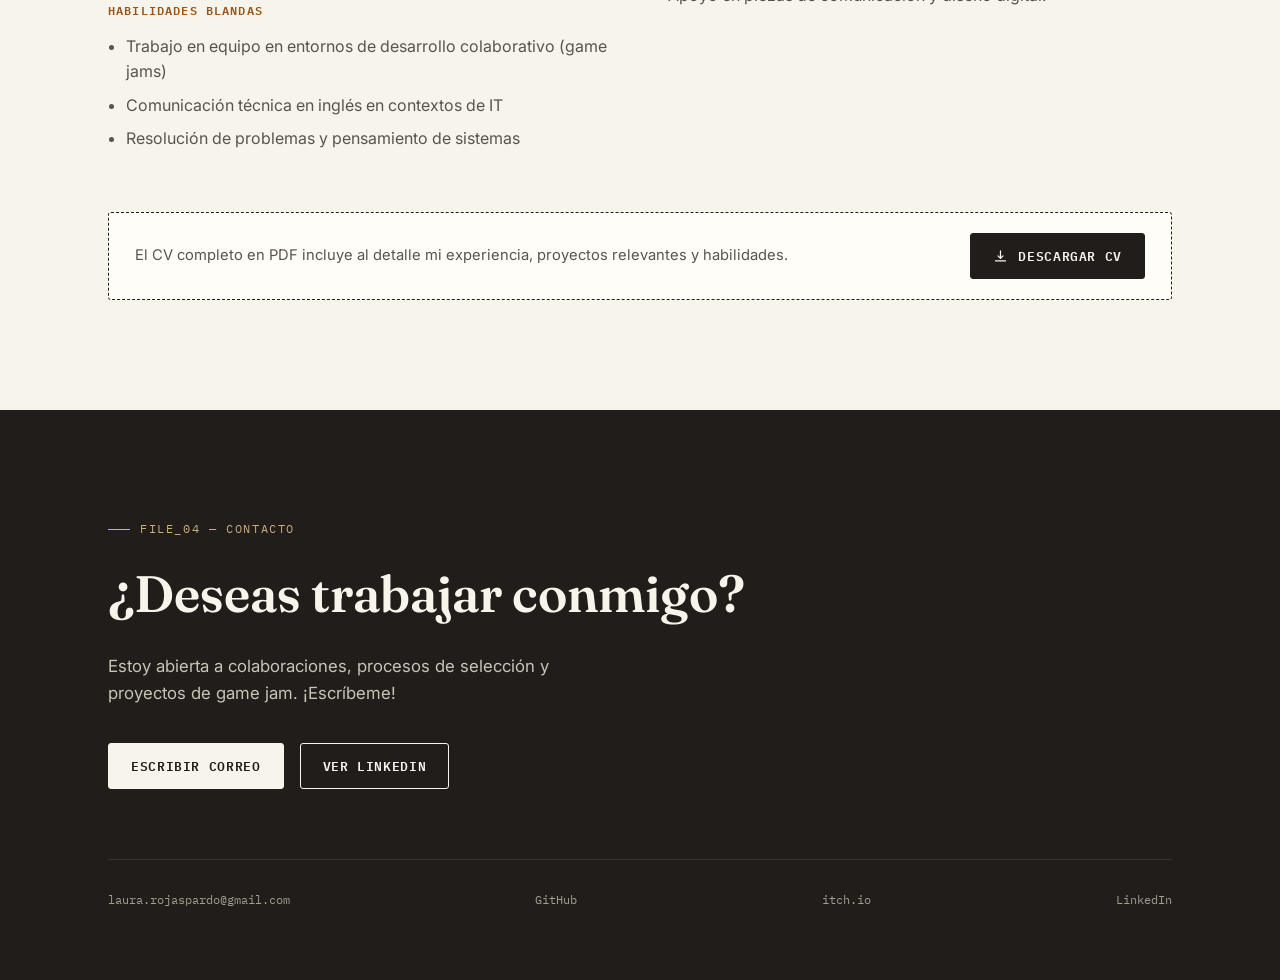
==== commit e7ae6303: "Add Favicon" ====
--- a/index.html
+++ b/index.html
@@ -15,6 +15,8 @@
   } catch (e) {}
 })();
 </script>
+<link rel="icon" type="image/png" href="assets/img/Icon/favicon.png">
+<link rel="apple-touch-icon" href="assets/img/Icon/phone-touch-icon.png">
 </head>
 <body>
 
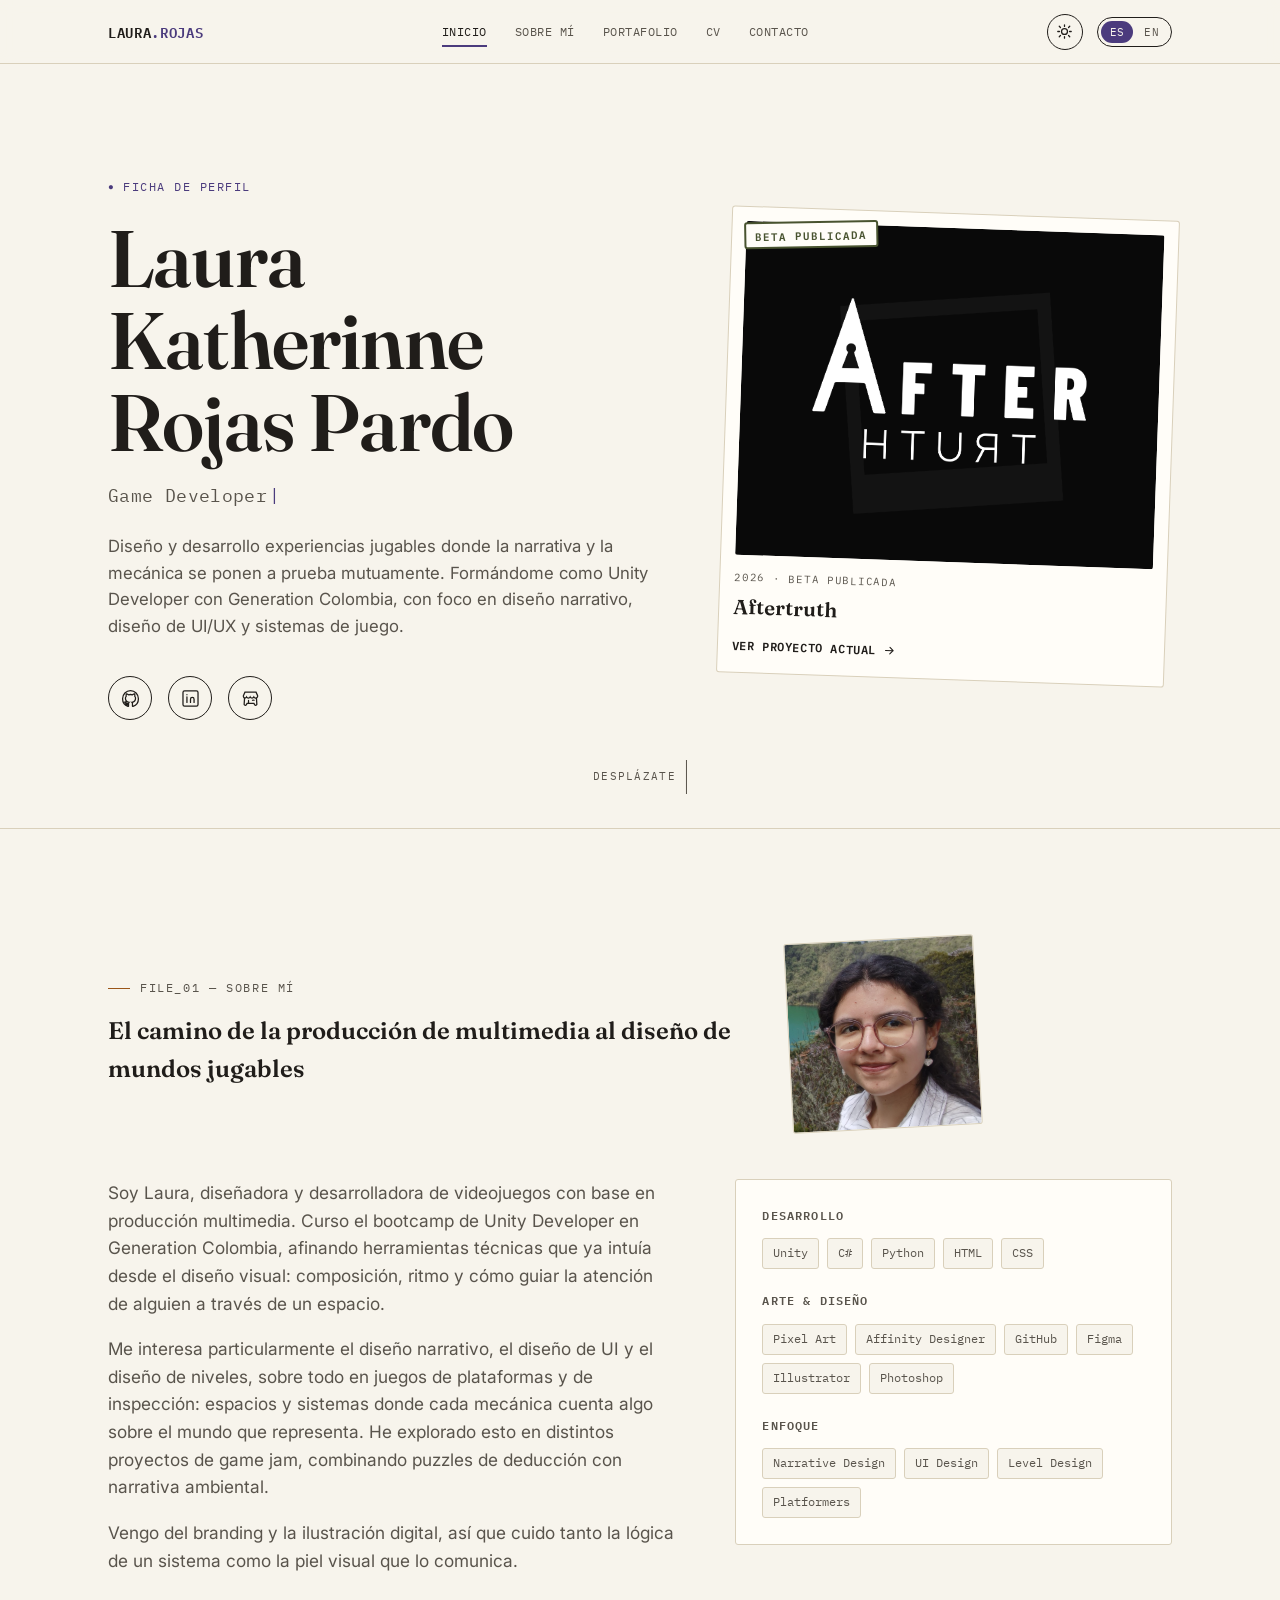
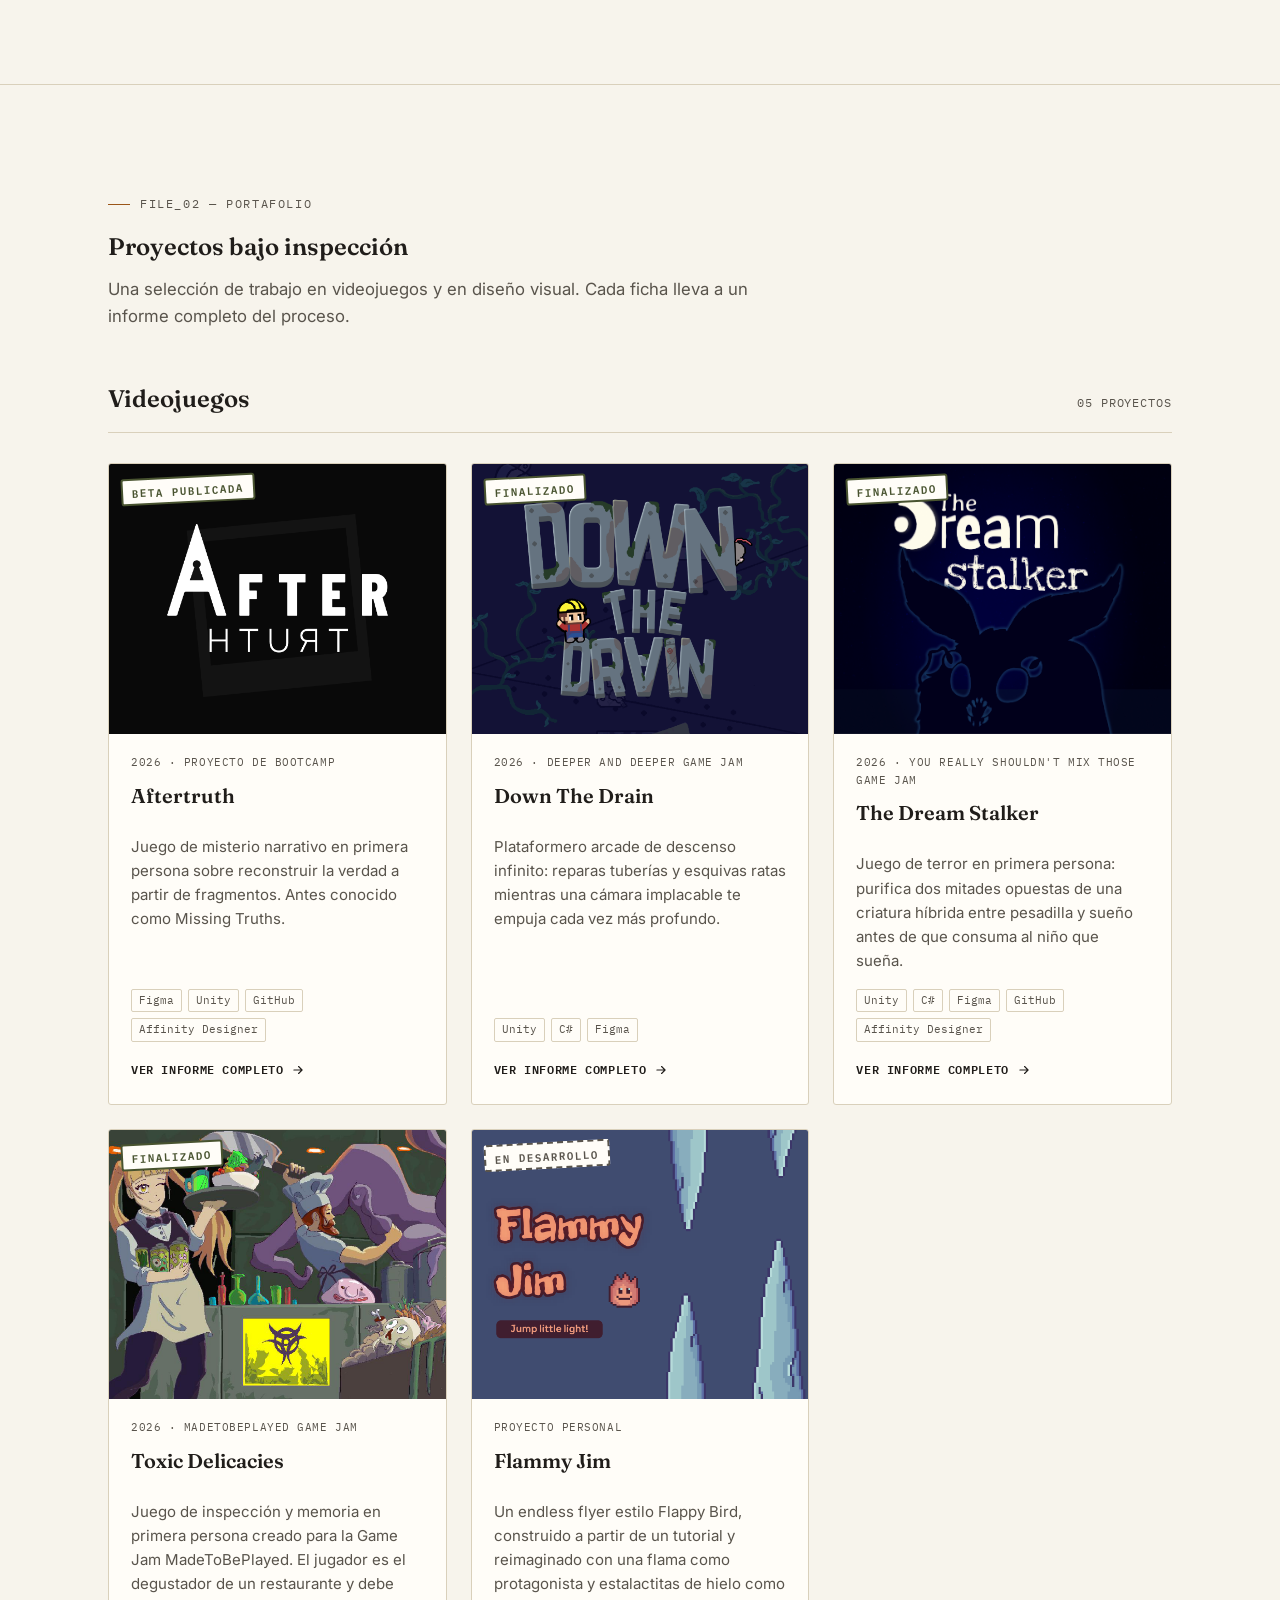
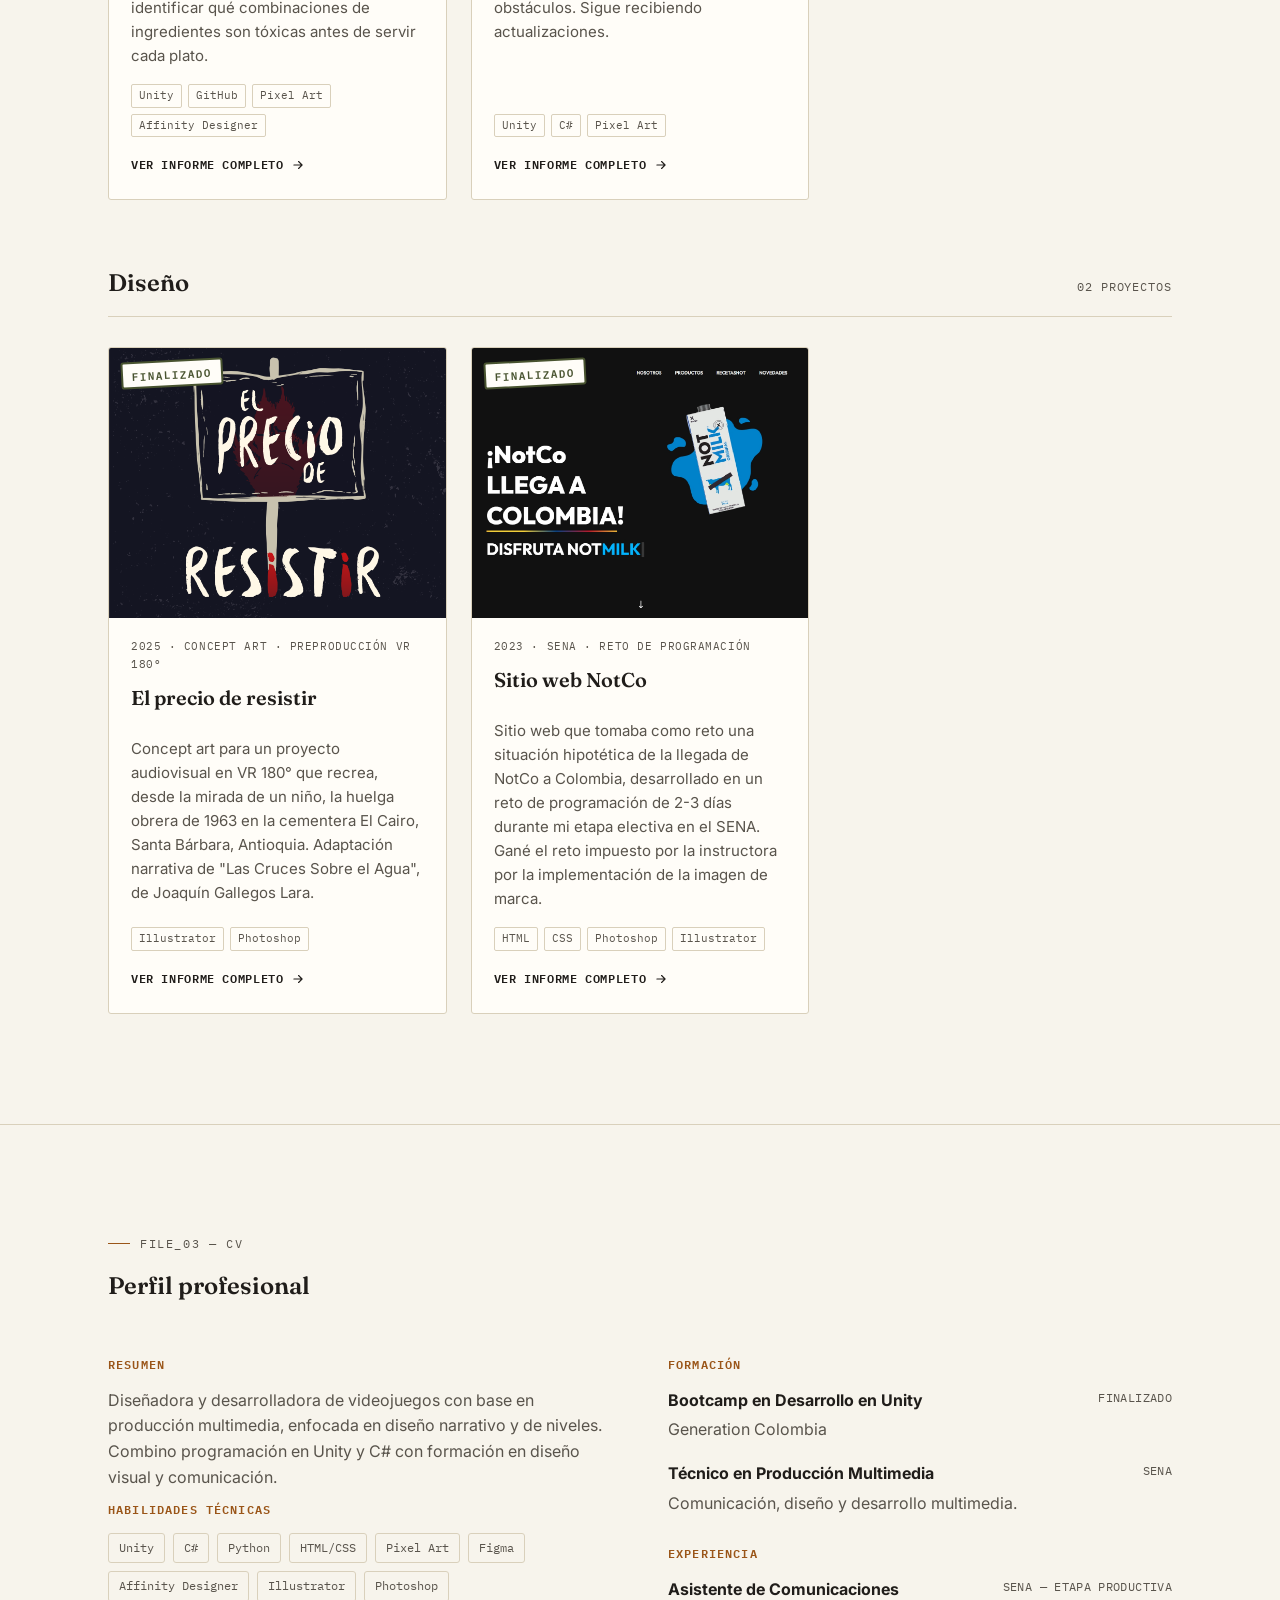
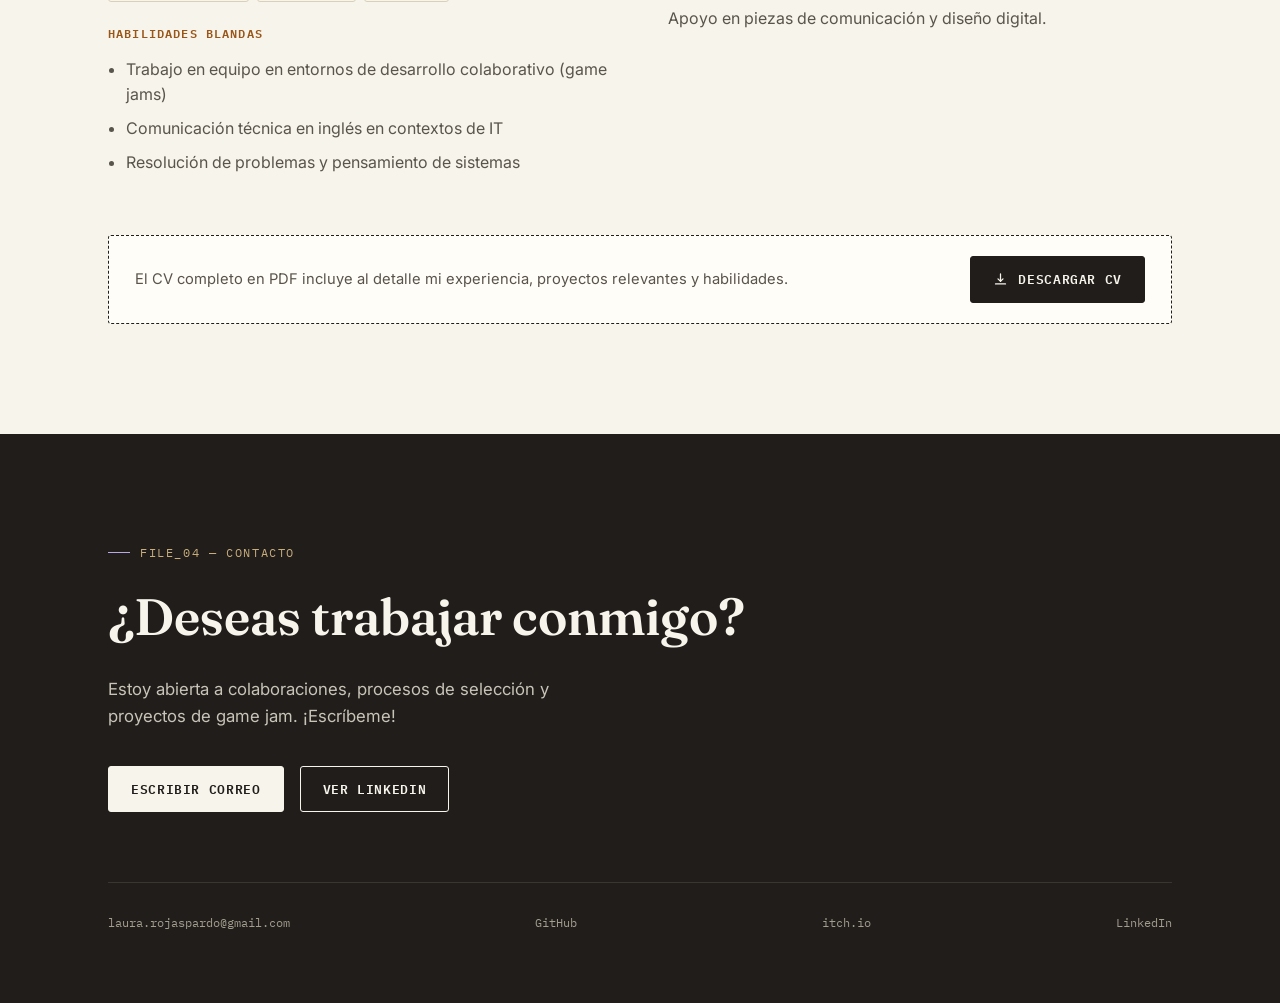
==== commit b937f2c9: "[Add] Aftertruth Project" ====
--- a/index.html
+++ b/index.html
@@ -15,8 +15,8 @@
   } catch (e) {}
 })();
 </script>
-<link rel="icon" type="image/png" href="assets/img/Icon/favicon.png">
-<link rel="apple-touch-icon" href="assets/img/Icon/phone-touch-icon.png">
+<link rel="icon" type="image/png" href="assets/favicon.png">
+<link rel="apple-touch-icon" href="assets/apple-touch-icon.png">
 </head>
 <body>
 
@@ -75,11 +75,11 @@
         </div>
 
         <!-- Spotlight: proyecto actual, con fecha y redirección -->
-        <a href="projects/down-the-drain.html" class="hero__spotlight" aria-label="Down The Drain — ver proyecto actual">
-          <span class="stamp stamp--done pcard__stamp" data-i18n="idx.card.dtd.stamp">Finalizado</span>
-          <img src="assets/img/Main_DownTheDrain.png" alt="Down The Drain"> 
-          <div class="hero__spotlight__meta" data-i18n="idx.hero.spotlight.meta">2026 · Finalizado</div>
-          <h3 class="hero__spotlight__title">Down The Drain</h3>
+        <a href="projects/aftertruth.html" class="hero__spotlight" aria-label="AFTERTRUTH — ver proyecto actual">
+          <span class="stamp stamp--done pcard__stamp" data-i18n="idx.card.at.stamp">Beta publicada</span>
+          <img src="assets/img/Main_Aftertruth.png" alt="Aftertruth">
+          <div class="hero__spotlight__meta" data-i18n="idx.hero.spotlight.meta">2026 · Beta publicada</div>
+          <h3 class="hero__spotlight__title">Aftertruth</h3>
           <span class="hero__spotlight__cta"><span data-i18n="idx.hero.spotlight.cta">Ver proyecto actual</span> <svg viewBox="0 0 24 24" fill="none" stroke="currentColor" stroke-width="2"><path d="M5 12h14M13 6l6 6-6 6" stroke-linecap="round" stroke-linejoin="round"/></svg></span>
         </a>
 
@@ -151,9 +151,24 @@
       <div class="portfolio__group reveal">
         <div class="portfolio__grouphead">
           <h3 data-i18n="idx.portfolio.games.title">Videojuegos</h3>
-          <span data-i18n="idx.portfolio.games.count">04 proyectos</span>
+          <span data-i18n="idx.portfolio.games.count">05 proyectos</span>
         </div>
         <div class="card-grid">
+
+          <!-- AFTERTRUTH -->
+          <article class="pcard">
+            <div class="pcard__media">
+              <img src="assets/img/Main_Aftertruth.png" alt="Aftertruth">
+              <span class="stamp stamp--done pcard__stamp" data-i18n="idx.card.at.stamp">Beta publicada</span>
+            </div>
+            <div class="pcard__body">
+              <div class="pcard__meta" data-i18n="idx.card.at.meta">2026 · Proyecto de bootcamp</div>
+              <h4 class="pcard__title">Aftertruth</h4>
+              <p class="pcard__desc" data-i18n="idx.card.at.desc">Juego de misterio narrativo en primera persona sobre reconstruir la verdad a partir de fragmentos. Antes conocido como Missing Truths.</p>
+              <div class="pcard__tools"><span>Figma</span><span>Unity</span><span>GitHub</span><span>Affinity Designer</span></div>
+              <a href="projects/aftertruth.html" class="pcard__link"><span data-i18n="common.viewreport">Ver informe completo</span> <svg viewBox="0 0 24 24" fill="none" stroke="currentColor" stroke-width="2"><path d="M5 12h14M13 6l6 6-6 6" stroke-linecap="round" stroke-linejoin="round"/></svg></a>
+            </div>
+          </article>
 
           <!-- Down The Drain -->
           <article class="pcard">
@@ -162,10 +177,10 @@
               <span class="stamp stamp--done pcard__stamp" data-i18n="idx.card.dtd.stamp">Finalizado</span>
             </div>
             <div class="pcard__body">
-              <div class="pcard__meta" data-i18n="idx.card.dtd.meta">2026 · Generation Game Jam · Deeper and Deeper</div>
+              <div class="pcard__meta" data-i18n="idx.card.dtd.meta">2026 · Deeper and Deeper Game Jam</div>
               <h4 class="pcard__title">Down The Drain</h4>
               <p class="pcard__desc" data-i18n="idx.card.dtd.desc">Plataformero arcade de descenso infinito: reparas tuberías y esquivas ratas mientras una cámara implacable te empuja cada vez más profundo.</p>
-              <div class="pcard__tools"><span>Unity</span><span>C#</span><span>Figma</span><span>GitHub</span><span>Affinity Designer</span></div>
+              <div class="pcard__tools"><span>Unity</span><span>C#</span><span>Figma</span></div>
               <a href="projects/down-the-drain.html" class="pcard__link"><span data-i18n="common.viewreport">Ver informe completo</span> <svg viewBox="0 0 24 24" fill="none" stroke="currentColor" stroke-width="2"><path d="M5 12h14M13 6l6 6-6 6" stroke-linecap="round" stroke-linejoin="round"/></svg></a>
             </div>
           </article>
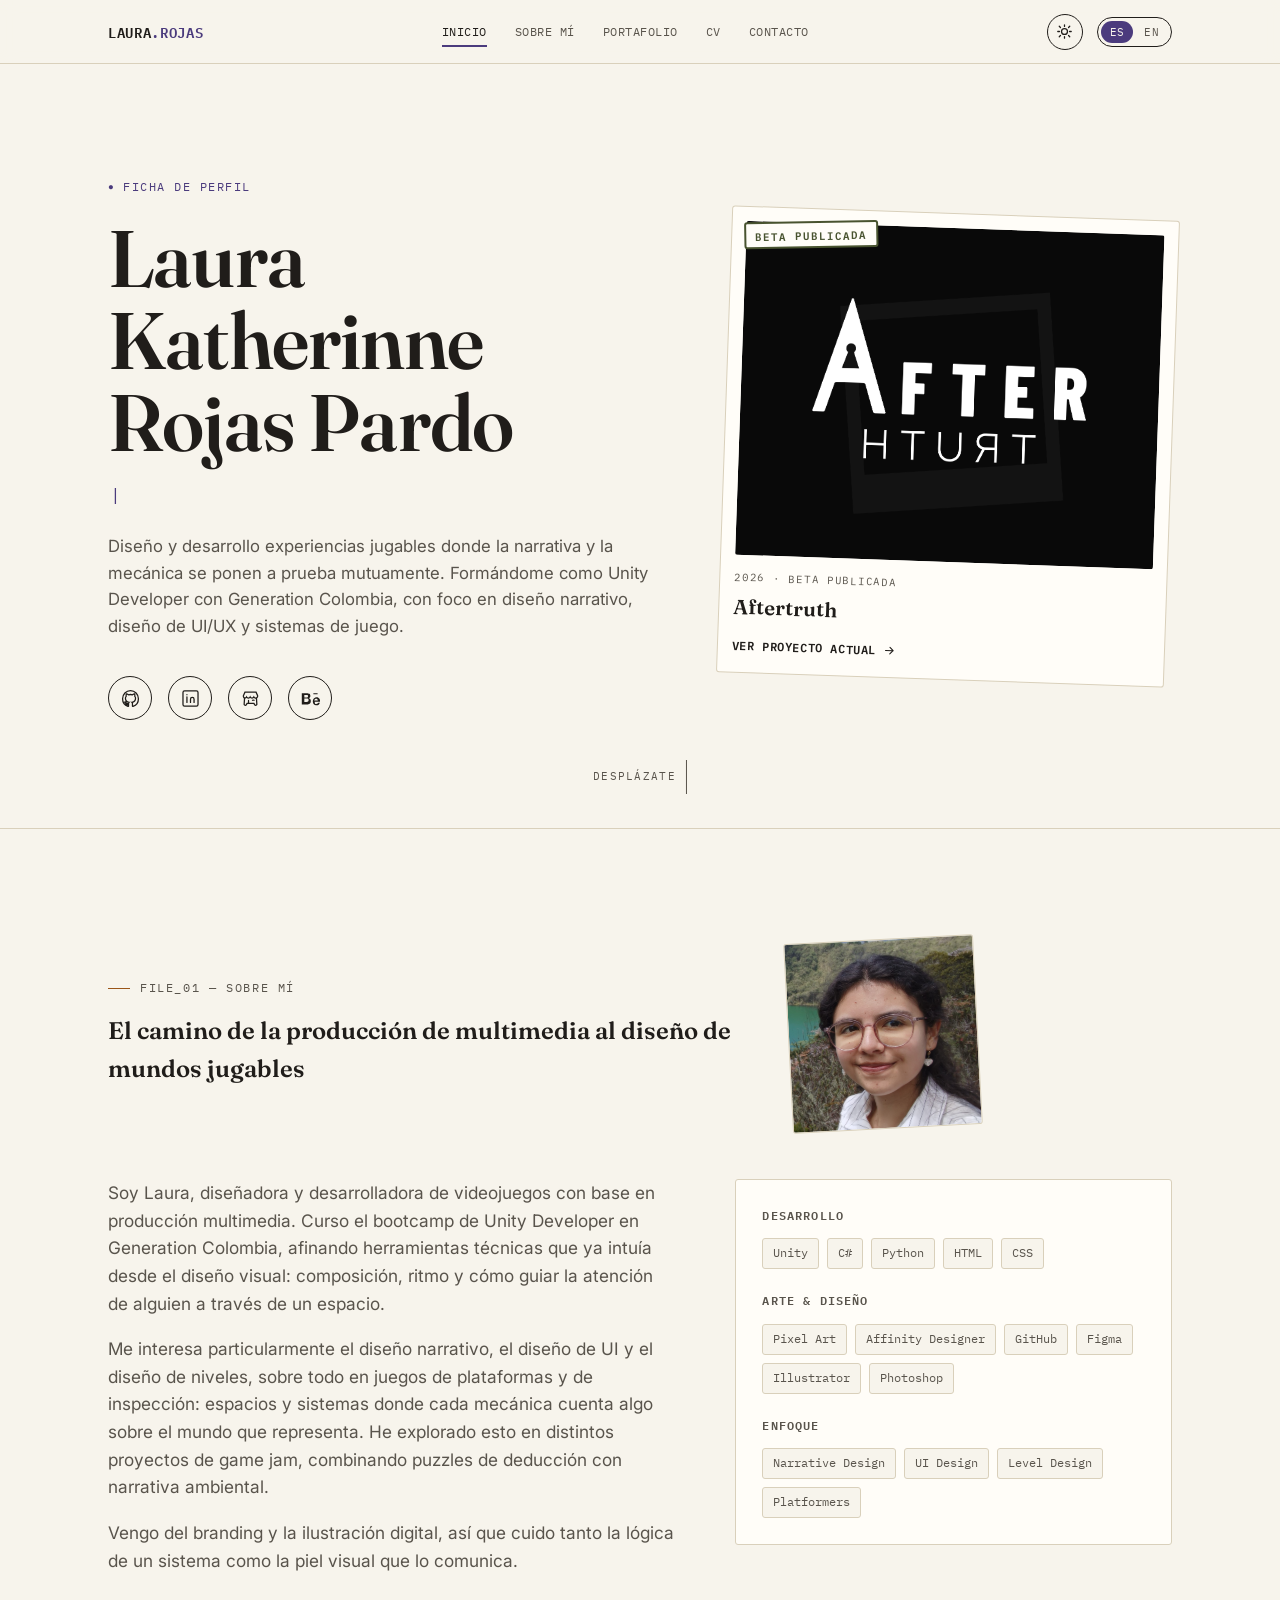
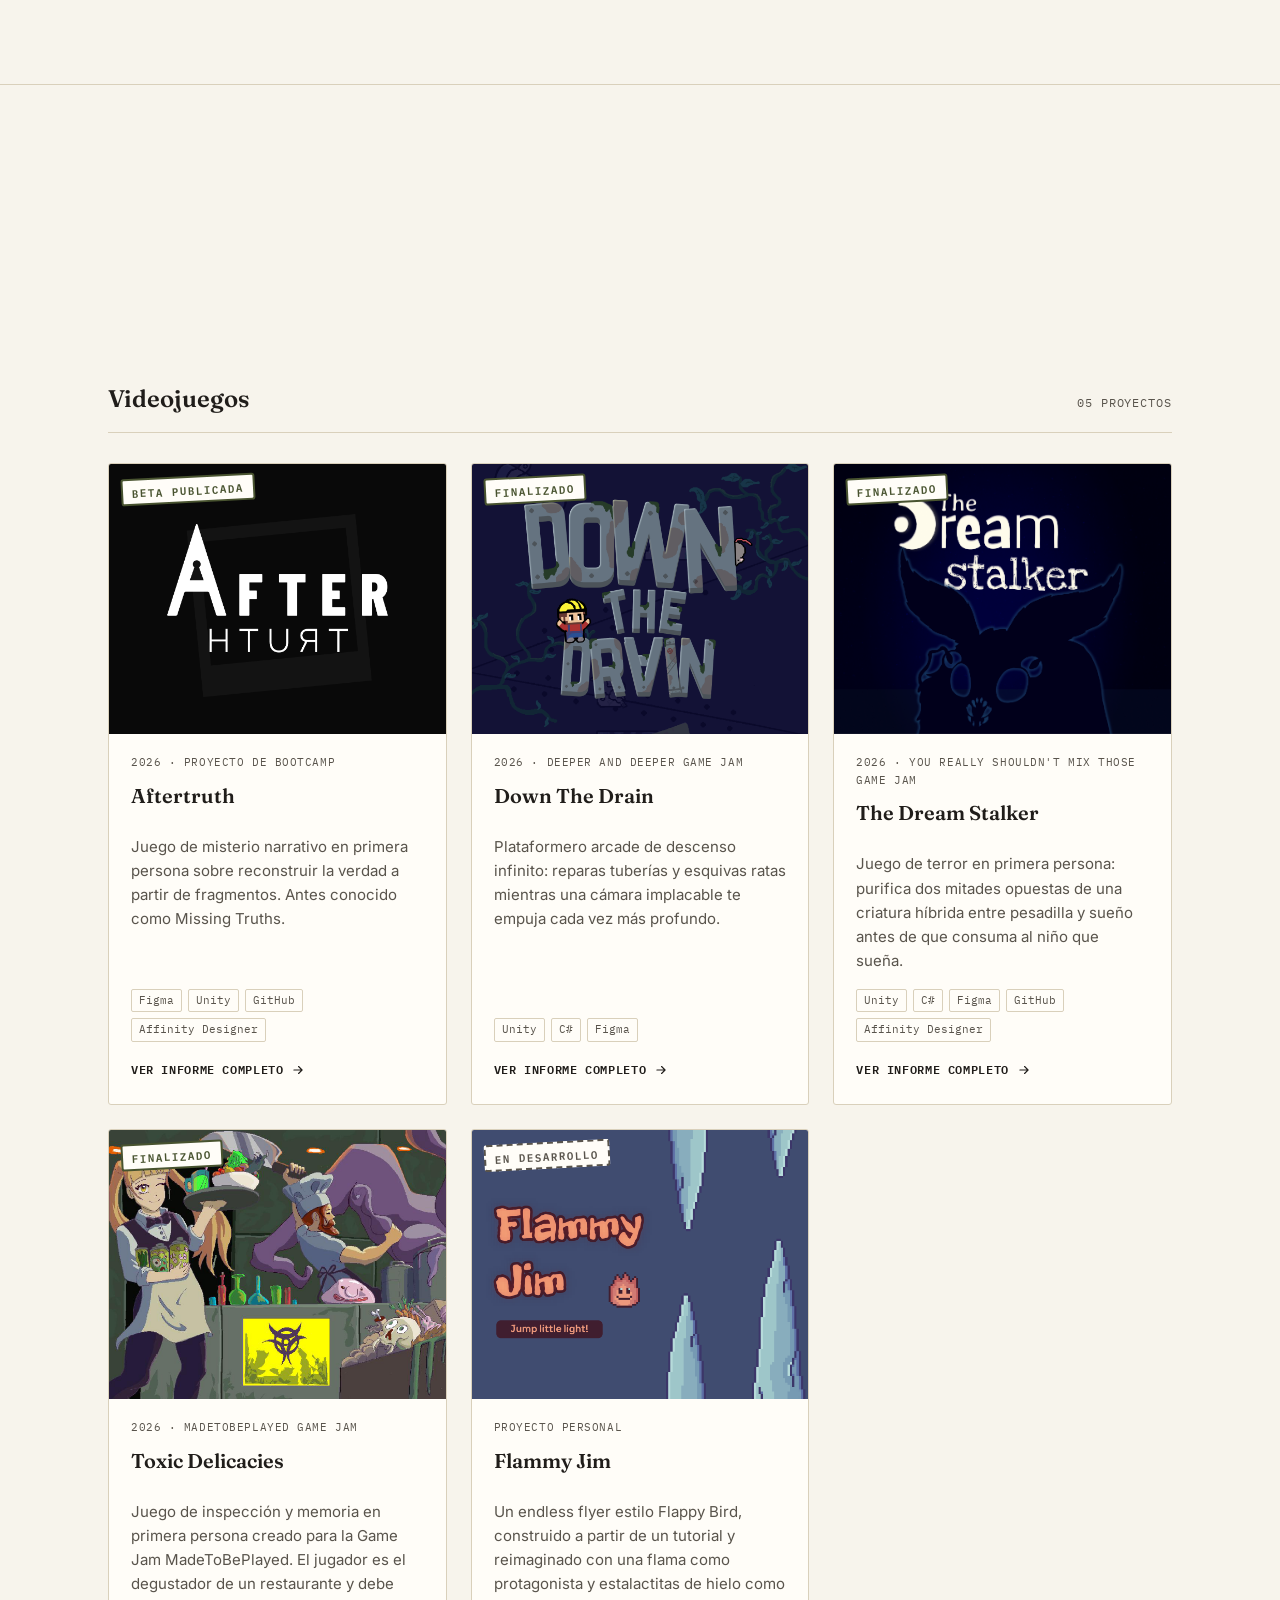
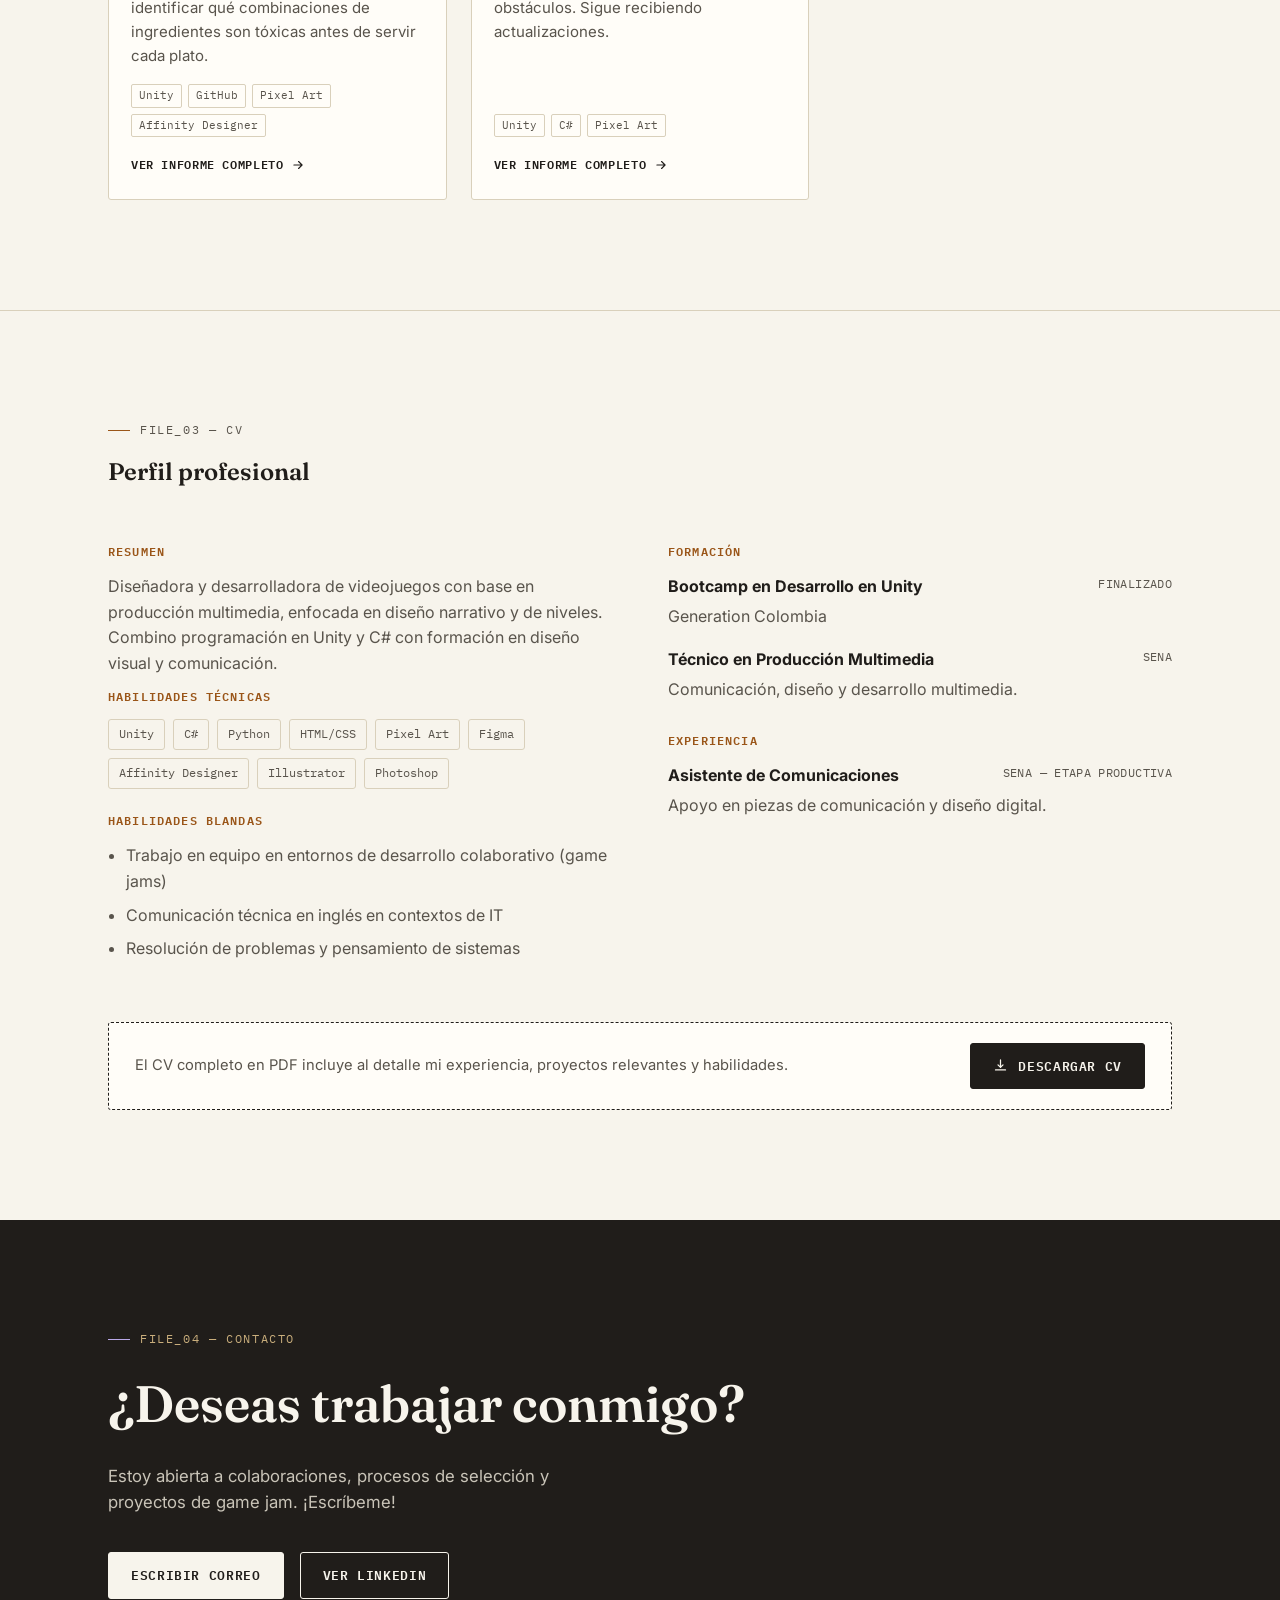
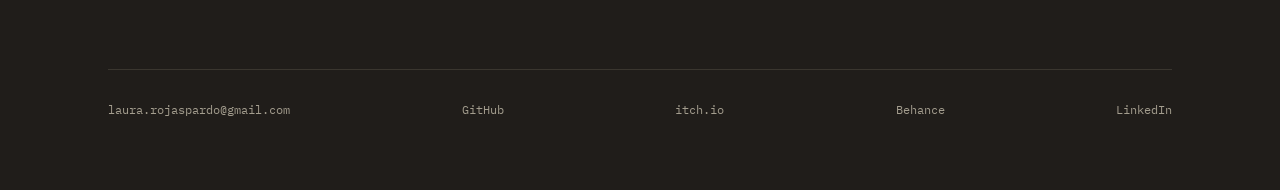
==== commit 05f1792a: "[Update] Profile" ====
--- a/index.html
+++ b/index.html
@@ -71,6 +71,11 @@
             <a class="social-btn" href="https://kath-4.itch.io/" target="_blank" rel="noopener" aria-label="itch.io">
               <svg viewBox="0 0 24 24" fill="none" stroke="currentColor" stroke-width="1.6"><path d="M3 8.5 5 4h14l2 4.5c.2 1.5-.9 3-2.5 3-1 0-1.9-.6-2.3-1.4-.4.8-1.3 1.4-2.3 1.4s-1.9-.6-2.3-1.4c-.4.8-1.3 1.4-2.3 1.4s-1.9-.6-2.3-1.4c-.4.8-1.3 1.4-2.3 1.4C3.9 11.5 2.8 10 3 8.5Z"/><path d="M4.5 11.5 4 19c-.05.9.6 1.6 1.5 1.6.6 0 1-.3 1.3-.8l.9-1.6h8.6l.9 1.6c.3.5.7.8 1.3.8.9 0 1.55-.7 1.5-1.6l-.5-7.5" stroke-linecap="round"/><path d="M9.5 14.5v3M14.5 14.2c.6-.3 1.4-.3 2 0" stroke-linecap="round"/></svg>
             </a>
+            <a class="social-btn" href="https://www.behance.net/laurakrojasp1" target="_blank" rel="noopener" aria-label="Behance">
+              <svg viewBox="0 0 24 24" fill="currentColor" aria-hidden="true">
+                <path d="M7.443 5.35c.639 0 1.23.05 1.77.198.54.099 1.02.297 1.416.544.396.248.693.594.891 1.04.198.445.297.99.297 1.633 0 .693-.148 1.287-.445 1.732-.297.446-.742.841-1.336 1.09.792.247 1.386.693 1.782 1.336.396.643.594 1.435.594 2.375 0 .742-.148 1.386-.396 1.93a3.86 3.86 0 0 1-1.09 1.337c-.445.346-.99.594-1.583.792a6.585 6.585 0 0 1-1.88.247H1V5.35h6.443Zm-.396 5.393c.544 0 .99-.148 1.336-.396.346-.247.495-.693.495-1.287 0-.346-.05-.643-.198-.841a1.16 1.16 0 0 0-.495-.495 1.775 1.775 0 0 0-.693-.247 4.237 4.237 0 0 0-.792-.05H4.197v3.316h2.85Zm.148 5.59c.346 0 .643-.05.94-.148.298-.099.545-.198.743-.396.198-.198.396-.396.495-.693.099-.297.198-.594.198-.99 0-.792-.198-1.337-.643-1.683-.446-.346-1.04-.495-1.782-.495H4.197v4.405h2.998ZM17.4 18.16c.445.445 1.09.643 1.93.643.594 0 1.09-.148 1.535-.445.445-.297.693-.594.792-.94h2.227c-.346 1.09-.891 1.88-1.584 2.375-.693.495-1.584.742-2.623.742-.742 0-1.386-.099-1.98-.346a4.182 4.182 0 0 1-1.485-.99 4.517 4.517 0 0 1-.94-1.534c-.198-.594-.346-1.287-.346-2.029 0-.693.099-1.386.346-2.03.247-.643.544-1.188.99-1.633.445-.445.94-.792 1.534-1.04.594-.247 1.238-.395 1.98-.395.792 0 1.485.148 2.08.495.593.297 1.039.742 1.435 1.287.346.544.594 1.138.743 1.83.148.644.198 1.337.148 2.08h-6.94c.05.94.297 1.633.742 2.078Zm3.365-5.244c-.346-.396-.94-.594-1.633-.594-.445 0-.841.099-1.138.247a2.09 2.09 0 0 0-.742.594 1.897 1.897 0 0 0-.396.742c-.099.247-.148.495-.148.693h4.55c-.148-.693-.346-1.237-.693-1.682ZM15.62 5.3h5.34v1.287h-5.34V5.3Z"/>
+              </svg>
+            </a>
           </div>
         </div>
 
@@ -234,15 +239,15 @@
       </div>
 
       <!-- Diseño -->
-      <div class="portfolio__group reveal">
+      <!-- <div class="portfolio__group reveal">
         <div class="portfolio__grouphead">
           <h3 data-i18n="idx.portfolio.design.title">Diseño</h3>
           <span data-i18n="idx.portfolio.design.count">02 proyectos</span>
         </div>
-        <div class="card-grid">
+        <div class="card-grid"> -->
 
           <!-- El precio de resistir -->
-          <article class="pcard">
+          <!-- <article class="pcard">
             <div class="pcard__media">
               <img src="assets/img/Main_ElPreciodeResistir.png" alt="El precio de resistir">
               <span class="stamp stamp--done pcard__stamp" data-i18n="idx.card.epr.stamp">Finalizado</span>
@@ -268,10 +273,10 @@
               <div class="pcard__tools"><span>HTML</span><span>CSS</span><span>Photoshop</span><span>Illustrator</span></div>
               <a href="projects/notco-web.html" class="pcard__link"><span data-i18n="common.viewreport">Ver informe completo</span> <svg viewBox="0 0 24 24" fill="none" stroke="currentColor" stroke-width="2"><path d="M5 12h14M13 6l6 6-6 6" stroke-linecap="round" stroke-linejoin="round"/></svg></a>
             </div>
-          </article>
-
-        </div>
-      </div>
+          </article> -->
+
+        <!-- </div>
+      </div> -->
 
     </div>
   </section>
@@ -348,6 +353,7 @@
         <span>laura.rojaspardo@gmail.com</span>
         <a href="https://github.com/laurarojaspardo-dot" target="_blank" rel="noopener">GitHub</a>
         <a href="https://kath-4.itch.io/" target="_blank" rel="noopener">itch.io</a>
+        <a href="https://www.behance.net/laurakrojasp1" target="_blank" rel="noopener">Behance</a>
         <a href="https://www.linkedin.com/in/laura-katherinne-rojas-pardo" target="_blank" rel="noopener">LinkedIn</a>
       </div>
     </div>
